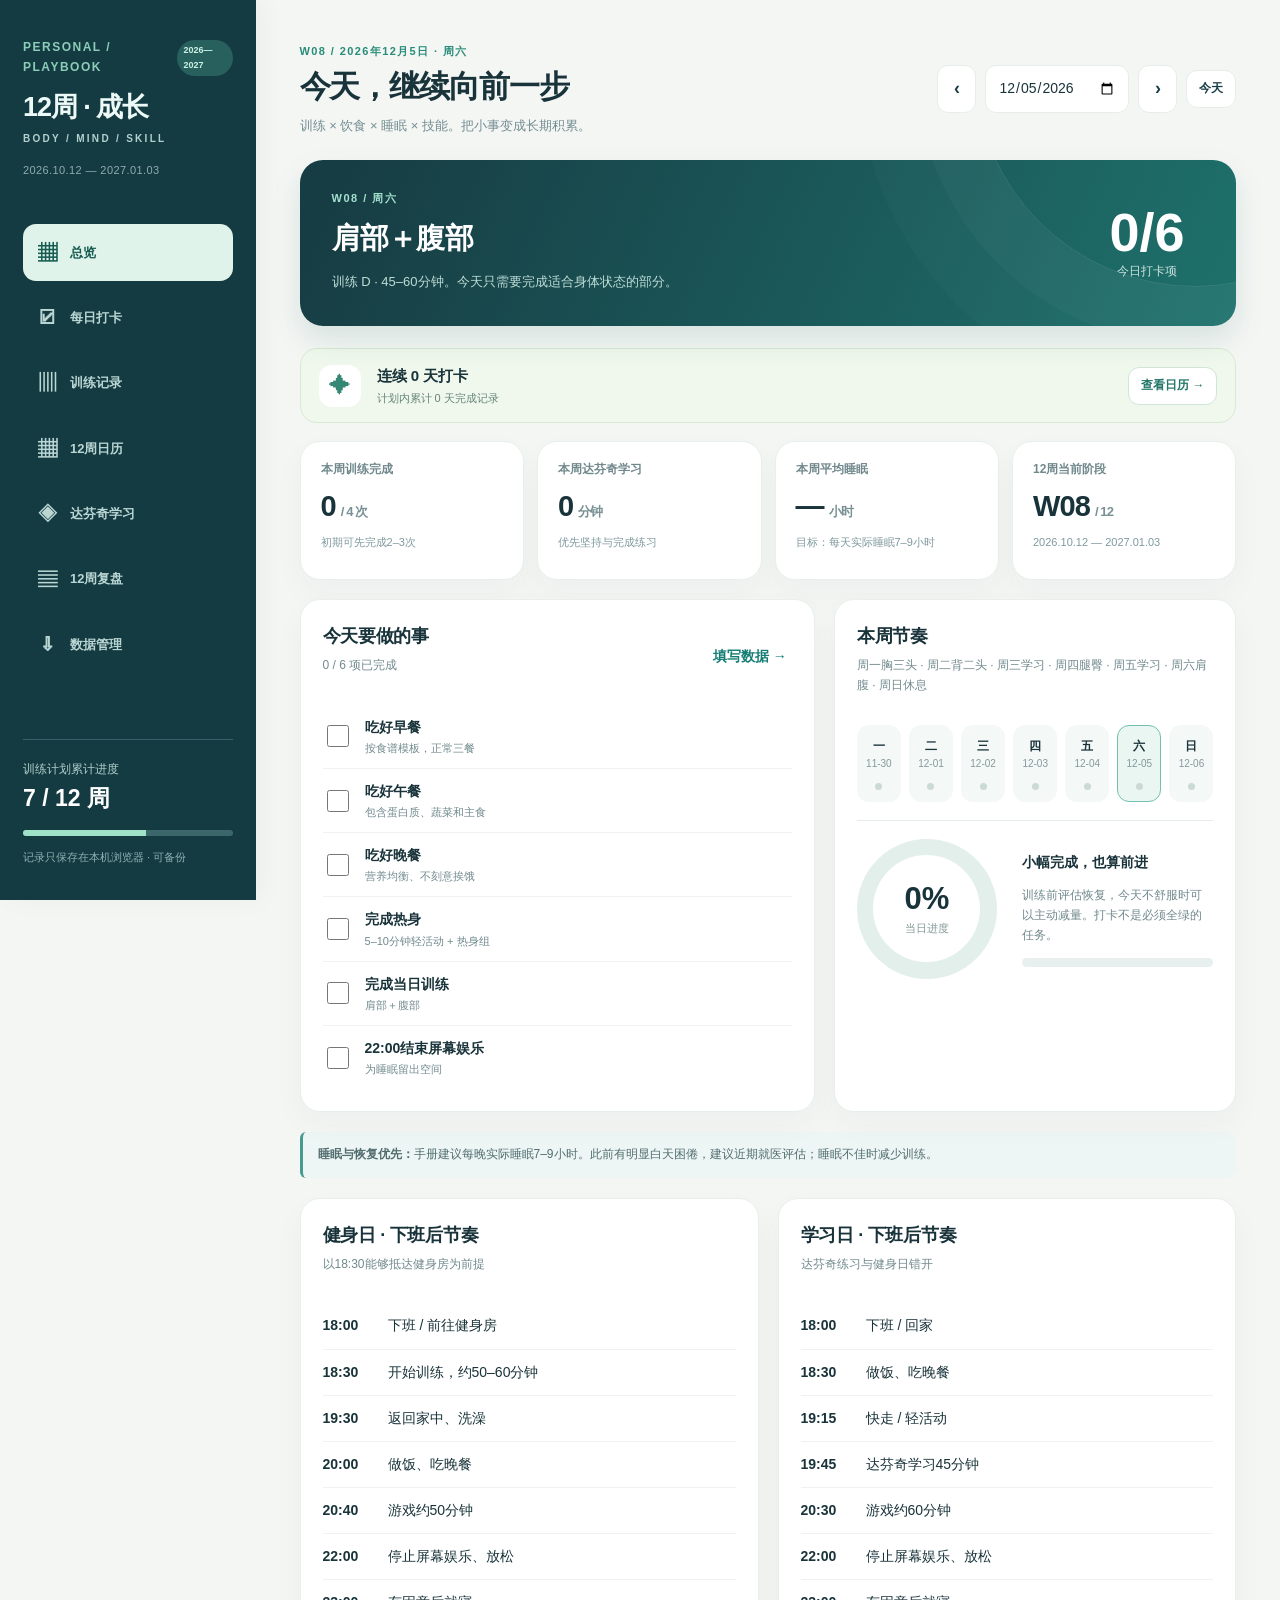
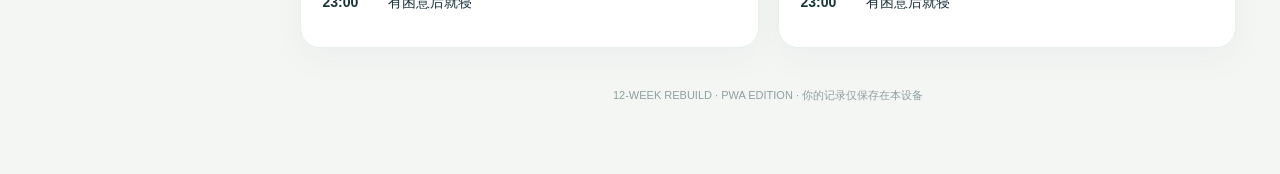
==== index.html @ 3978f75b "Add files via upload" ====
<!doctype html>
<html lang="zh-CN">
<head>
<meta charset="utf-8">
<meta name="viewport" content="width=device-width, initial-scale=1">
<meta name="color-scheme" content="light">
<meta name="theme-color" content="#123e43">
<title>12周成长 · 每天都有进步</title>
<meta name="description" content="12周四分化训练、睡眠、饮食与达芬奇学习。离线打卡，记录每一天的成长。">
<meta name="apple-mobile-web-app-capable" content="yes">
<meta name="apple-mobile-web-app-status-bar-style" content="default">
<meta name="apple-mobile-web-app-title" content="12周成长">
<meta name="mobile-web-app-capable" content="yes">
<link rel="manifest" href="./manifest.webmanifest">
<link rel="icon" type="image/png" sizes="192x192" href="./icons/icon-192.png">
<link rel="apple-touch-icon" href="./icons/apple-touch-icon.png">
<style>
:root{--bg:#f4f7f7;--surface:#fff;--ink:#18323a;--muted:#7b9196;--line:#e5eded;--teal:#217c78;--teal-2:#329f92;--deep:#153d45;--mint:#e6f4ef;--orange:#db9157;--soft:#f8faf9;--shadow:0 16px 50px rgba(15,56,60,.06);--r:19px}
*{box-sizing:border-box}html{scroll-behavior:smooth}body{margin:0;background:var(--bg);font-family:Inter,-apple-system,BlinkMacSystemFont,"Segoe UI","Microsoft YaHei","PingFang SC",sans-serif;color:var(--ink);font-size:14px;line-height:1.65}button,input,textarea,select{font:inherit}button{cursor:pointer}button:disabled{cursor:not-allowed;opacity:.5}input,textarea,select{outline:0}input:focus-visible,textarea:focus-visible,select:focus-visible,button:focus-visible{outline:3px solid #6fcbb7;outline-offset:2px}a{color:var(--teal)}
.shell{min-height:100vh;display:flex}.sidebar{width:256px;flex:none;background:var(--deep);color:#edf9f6;position:sticky;top:0;align-self:flex-start;min-height:100vh;padding:34px 23px;display:flex;flex-direction:column}.logo-top{font-size:12px;letter-spacing:3px;color:#89c9bd;font-weight:850}.brand{font-size:27px;letter-spacing:-.8px;font-weight:850;margin:7px 0 1px}.brand small{font-size:12px;letter-spacing:1px;font-weight:650;display:block;color:#b3d0ce;margin-top:-1px}.date-caption{font-size:11px;color:#91acae;margin:12px 0 38px;letter-spacing:.4px}.nav{display:grid;gap:8px}.nav-btn{display:flex;align-items:center;gap:12px;padding:13px 15px;color:#bad6d3;border:none;background:transparent;border-radius:13px;text-align:left;width:100%;font-weight:650;transition:.18s}.nav-btn:hover{background:#224d52;color:white}.nav-btn.active{background:#e1f3eb;color:#165951}.nav-icon{font-size:19px;display:inline-flex;justify-content:center;width:22px}.sidebar-bottom{margin-top:auto;border-top:1px solid #376168;padding-top:20px;color:#b3d0cc;font-size:12px}.sidebar-bottom strong{font-size:23px;color:#fff;display:block;font-variant-numeric:tabular-nums;margin-bottom:5px}.side-bar{height:6px;background:#3b676b;border-radius:20px;overflow:hidden;margin:12px 0}.side-bar div{height:100%;background:#9fe2c7;transition:width .25s}.sidebar-bottom .tiny{font-size:11px;color:#8fb1b2}
.main{min-width:0;flex:1;padding:34px clamp(24px,3.4vw,56px) 70px;max-width:1730px;margin:auto}.topline{display:flex;align-items:center;justify-content:space-between;gap:18px;margin-bottom:26px}.eyebrow{text-transform:uppercase;color:var(--teal);letter-spacing:2.2px;font-size:11px;font-weight:800}.topline h1{font-size:clamp(24px,2.4vw,35px);line-height:1.25;letter-spacing:-1px;margin:8px 0}.subhead{color:#748d92;margin:6px 0 0}.top-right{display:flex;align-items:center;gap:9px;flex-wrap:wrap}.date-field{padding:10px 12px;border:1px solid var(--line);border-radius:11px;background:#fff;color:var(--ink);max-width:160px}.arrow,.btn,.pill-btn{border:1px solid var(--line);background:white;color:var(--deep);border-radius:11px;padding:10px 14px;font-weight:700}.arrow{width:39px;padding:8px;font-size:18px}.btn:hover,.arrow:hover{border-color:#abd1c8}.btn-primary{background:var(--teal);color:white;border-color:var(--teal)}.btn-primary:hover{background:#176761;color:white}.btn-danger{color:#b74145;border-color:#f5d2d2}.btn-sm{padding:8px 12px;font-size:12px}.btn-ghost{background:transparent}
.panel{background:var(--surface);border-radius:var(--r);border:1px solid #edf1f1;box-shadow:var(--shadow)}.panel-inner{padding:24px}.hero{padding:30px 34px;border-radius:23px;background:linear-gradient(110deg,#153e45,#206765 77%,#287e76);color:white;position:relative;overflow:hidden;margin-bottom:22px}.hero:before{content:"";width:360px;height:360px;border:1px solid rgba(255,255,255,.11);border-radius:50%;position:absolute;right:-100px;top:-210px;box-shadow:0 0 0 58px rgba(255,255,255,.028),0 0 0 116px rgba(255,255,255,.02)}.hero-inner{position:relative;z-index:1;display:flex;justify-content:space-between;align-items:center;gap:22px}.hero h2{font-size:27px;letter-spacing:-.7px;margin:8px 0}.hero p{color:#beddd7;margin:5px 0;max-width:600px}.hero-tag{color:#a4e1cf;font-size:11px;font-weight:800;letter-spacing:2px}.hero-num{text-align:center;min-width:115px}.hero-num strong{font-size:54px;line-height:1;display:block}.hero-num span{font-size:12px;color:#cde5df}.metrics{display:grid;grid-template-columns:repeat(4,minmax(0,1fr));gap:16px;margin:0 0 22px}.metric{padding:20px 21px}.metric-label{font-size:12px;color:var(--muted);font-weight:700}.metric-value{font-weight:850;font-size:30px;letter-spacing:-.9px;line-height:1.35;margin:7px 0}.metric-value span{font-size:13px;color:#799194;margin-left:5px;font-weight:600}.metric-hint{font-size:11px;color:#7f999e}.section-grid{display:grid;grid-template-columns:minmax(0,1.28fr) minmax(290px,1fr);gap:19px}.section-grid.equal{grid-template-columns:1fr 1fr}.card-title{font-size:18px;font-weight:850;letter-spacing:-.3px;margin:0}.card-sub{font-size:12px;color:var(--muted);margin:4px 0 15px}.panel-heading{display:flex;align-items:center;justify-content:space-between;gap:14px;margin-bottom:14px}.pill{display:inline-flex;align-items:center;border-radius:99px;background:var(--mint);padding:4px 10px;color:#22776b;font-size:11px;font-weight:800}.pill.gray{background:#edf2f2;color:#667b7c}.pill.amber{background:#fff1de;color:#986134}.divider{height:1px;background:var(--line);margin:18px 0}.list-row{display:flex;align-items:center;gap:13px;padding:11px 0;border-bottom:1px solid #eff2f2}.list-row:last-child{border-bottom:0}.list-row .grow{flex:1;min-width:0}.row-name{font-weight:750}.row-hint{font-size:11px;color:var(--muted)}.check{width:22px;height:22px;accent-color:var(--teal);cursor:pointer;flex:none}.inline-link{background:transparent;border:0;color:var(--teal);padding:5px;font-weight:800}.week-strip{display:grid;grid-template-columns:repeat(7,1fr);gap:8px}.weekday{background:#f4f8f7;border:1px solid transparent;border-radius:12px;padding:11px 5px;text-align:center;min-width:0}.weekday.today{border-color:#75bfb0;background:#e9f6f1}.weekday b{display:block;font-size:12px}.weekday small{display:block;color:#85989b;font-size:10px}.weekday .dot{display:block;width:7px;height:7px;border-radius:50%;background:#cbd9d7;margin:10px auto 0}.weekday .dot.on{background:var(--teal)}.progress-track{height:9px;background:#e8f0ef;overflow:hidden;border-radius:18px}.progress-track>div{background:linear-gradient(90deg,#2a9385,#72b9a0);height:100%;border-radius:18px}.wide-space{margin-top:20px}.notice{padding:13px 15px;background:#edf6f5;border-left:3px solid #479b8e;border-radius:6px 11px 11px 6px;font-size:12px;color:#526d70}.notice.warning{background:#fff5ed;border-color:#e2a46a;color:#805f42}.small-muted{font-size:12px;color:var(--muted)}
.form-grid{display:grid;grid-template-columns:repeat(4,1fr);gap:12px}.form-group label{display:block;font-weight:730;font-size:12px;margin-bottom:7px;color:#536f73}.form-group input,.form-group textarea,.form-group select{width:100%;border-radius:11px;border:1px solid #dfebea;background:#fbfdfc;color:#18323a;padding:11px 12px}.form-group input:focus,.form-group textarea:focus,.form-group select:focus{border-color:#4fa698}.form-group textarea{resize:vertical;min-height:87px}.form-group .unit{position:relative}.form-group .unit:after{content:attr(data-unit);position:absolute;right:13px;top:50%;transform:translateY(-50%);color:#92a4a5;font-size:12px;pointer-events:none}.form-group .unit input{padding-right:40px}.form-group.wide{grid-column:span 2}.form-group.full{grid-column:1/-1}.check-grid{display:grid;grid-template-columns:1fr 1fr;gap:9px}.check-card{display:flex;align-items:center;gap:12px;border-radius:12px;border:1px solid var(--line);padding:12px 14px;cursor:pointer;background:#fbfdfc;min-height:54px}.check-card:has(input:checked){background:#ebf7f2;border-color:#c0dfd4}.check-card span{font-weight:700}.check-card small{display:block;font-size:11px;color:#80969a;font-weight:400}.select-form{display:flex;align-items:center;gap:10px}.select-form select{max-width:230px}.exercise-list{display:grid;gap:14px}.exercise{border:1px solid #e2ecea;border-radius:15px;overflow:hidden;background:#fff}.exercise-head{background:#f7faf9;display:flex;align-items:center;justify-content:space-between;gap:10px;padding:13px 17px}.exercise-title{font-size:14px;font-weight:800}.exercise-target{font-size:11px;color:#5f8585}.exercise-table{padding:12px 16px 15px}.sets-grid{display:grid;grid-template-columns:repeat(3,minmax(0,1fr));gap:10px}.set{border:1px solid #e5eeee;border-radius:11px;padding:8px 10px;background:#fff}.set.completed{border-color:#b4dfd0;background:#f0faf5}.set-head{display:flex;align-items:center;justify-content:space-between;font-size:11px;color:#688686;font-weight:800;margin-bottom:7px}.set-fields{display:grid;grid-template-columns:1fr 1fr;gap:7px}.set-fields label{color:#8aa0a0;font-size:10px}.set-fields input{width:100%;min-width:0;border:1px solid #e1eceb;border-radius:7px;padding:7px 8px;background:#fcfdfd;font-size:13px}.set-check{width:17px;height:17px;accent-color:var(--teal)}.exercise-footer{display:flex;align-items:center;gap:10px;margin-top:10px;font-size:12px;color:#678084}.exercise-footer input{width:60px;border:1px solid #e1eceb;border-radius:7px;padding:6px 7px}.two-form{display:grid;grid-template-columns:repeat(2,1fr);gap:14px}.status-line{font-size:12px;font-weight:800;color:var(--teal)}.workout-summary{padding:16px 20px;background:#edf6f3;border-radius:15px;margin:20px 0}.workout-summary b{color:#18484a}
.learning-feature{display:grid;grid-template-columns:85px 1fr;gap:18px;align-items:center;padding:19px;border-radius:15px;background:#ebf5f1}.learning-feature .week-tile{background:#1c6564;color:#fff;padding:18px 7px;border-radius:13px;text-align:center;font-size:26px;font-weight:850}.learning-feature .week-tile small{font-size:10px;display:block;color:#b9e1d4}.learn-list{display:grid;grid-template-columns:repeat(3,1fr);gap:12px}.learn-week{padding:17px;border:1px solid var(--line);border-radius:13px;background:#fff;min-height:130px;text-align:left;cursor:pointer}.learn-week:hover{border-color:#83c4b5}.learn-week.active{background:#eef8f3;border-color:#55aa94}.learn-week.done{border-color:#a0d6c6}.learn-week .wk{font-size:11px;font-weight:800;color:#168074}.learn-week h3{font-size:14px;line-height:1.4;margin:11px 0 6px}.learn-week p{font-size:11px;color:#7a9195;margin:0}.learn-icon{float:right;color:#2b8d7c}.goal-area{border:1px solid #daebe6;background:#f8fbf9;border-radius:13px;padding:17px;margin:15px 0}
.table-wrap{width:100%;overflow:auto;border-radius:14px;border:1px solid var(--line)}table{width:100%;border-collapse:collapse;min-width:650px;background:#fff}th{padding:13px 15px;text-align:left;background:#153f47;color:white;font-size:11px;white-space:nowrap}td{padding:13px 15px;border-bottom:1px solid var(--line);font-size:12px}tr:last-child td{border-bottom:0}tbody tr:nth-child(even){background:#f8fbfa}.chart{width:100%;height:210px;display:block}.legend{display:flex;align-items:center;gap:9px;color:#799091;font-size:11px}.legend:before{content:"";height:7px;width:7px;background:var(--teal);border-radius:99px}.backup-actions{display:flex;flex-wrap:wrap;gap:10px}.backup-card{padding:18px;border:1px solid #deebe8;border-radius:14px;background:#fbfdfc}.backup-card h3{font-size:14px;margin:0 0 5px}.backup-card p{color:#738d91;font-size:12px;margin:0 0 12px}.hintline{display:flex;gap:9px;align-items:flex-start;font-size:12px;color:#6d878a}.hintline:before{content:"i";flex:none;border:1px solid #9ebfb7;color:#277b70;font-weight:900;width:18px;height:18px;line-height:16px;text-align:center;border-radius:50%}.empty{padding:22px;color:#8ca0a2;text-align:center;border:1px dashed #d9e8e5;border-radius:13px}.donut{width:140px;height:140px;flex:none;border-radius:50%;display:grid;place-items:center;background:conic-gradient(#268e83 var(--p),#e3efeb 0)}.donut>div{width:107px;height:107px;border-radius:50%;background:#fff;display:flex;align-items:center;justify-content:center;flex-direction:column}.donut strong{font-size:31px;line-height:1.25}.donut small{color:#829798;font-size:11px}.score-box{display:flex;align-items:center;gap:25px}.score-box .score-details{flex:1}.toast{position:fixed;right:25px;bottom:25px;background:#173f45;color:#fff;border-radius:11px;padding:11px 17px;font-size:12px;box-shadow:0 8px 27px #163f4538;z-index:80;opacity:0;transform:translateY(12px);pointer-events:none;transition:.2s}.toast.show{opacity:1;transform:translateY(0)}.footer{text-align:center;color:#8ba0a1;font-size:11px;margin:38px 0 0}.hide{display:none!important}
@media(max-width:1100px){.sidebar{width:220px;padding:30px 15px}.main{padding:28px 22px 50px}.metrics{grid-template-columns:repeat(2,1fr)}.section-grid{grid-template-columns:1fr}.section-grid.equal{grid-template-columns:1fr 1fr}}
@media(max-width:720px){.shell{display:block}.sidebar{position:relative;width:100%;min-height:0;padding:18px 17px 12px}.brand{font-size:22px;margin:0}.logo-top,.date-caption,.sidebar-bottom{display:none}.nav{display:flex;overflow-x:auto;gap:5px;margin-top:11px;padding-bottom:3px}.nav-btn{flex:none;width:auto;font-size:12px;padding:9px 11px;gap:4px}.nav-icon{font-size:14px;width:15px}.main{padding:21px 14px 35px}.topline{display:block}.top-right{margin-top:14px}.topline h1{font-size:27px}.hero{padding:20px 19px}.hero h2{font-size:21px}.hero-inner{align-items:flex-start}.hero-num strong{font-size:39px}.hero-num{min-width:55px}.metrics{gap:9px}.metric{padding:15px}.metric-value{font-size:25px}.panel-inner{padding:17px}.section-grid.equal{grid-template-columns:1fr}.form-grid{grid-template-columns:1fr 1fr}.check-grid{grid-template-columns:1fr}.sets-grid{grid-template-columns:1fr}.learn-list{grid-template-columns:1fr 1fr}.score-box{gap:13px}.donut{width:107px;height:107px}.donut>div{width:83px;height:83px}.donut strong{font-size:24px}.week-strip{gap:3px}.weekday{padding:8px 2px}.weekday b{font-size:10px}.weekday small{font-size:9px}.small-hide{display:none}.select-form{flex-wrap:wrap}}
@media(max-width:390px){.metrics{grid-template-columns:1fr 1fr}.form-grid{grid-template-columns:1fr 1fr}.form-group.wide{grid-column:1/-1}.learn-list{grid-template-columns:1fr}}
@media print{.sidebar,.top-right,.no-print,.toast{display:none!important}.main{max-width:none;padding:5px}.panel,.metric{box-shadow:none;break-inside:avoid}.hero{color:black;background:white;border:1px solid #ddd}.hero p{color:#444}}
</style>
<link rel="stylesheet" href="./styles.css">
</head>
<body>
<div class="shell">
<aside class="sidebar">
  <div class="logo-top">PERSONAL / PLAYBOOK <span class="mini-chip">2026—2027</span></div>
  <div class="brand">12周 · 成长<small>BODY / MIND / SKILL</small></div>
  <div class="date-caption">2026.10.12 — 2027.01.03</div>
  <nav class="nav" id="nav">
    <button class="nav-btn active" data-view="overview"><span class="nav-icon">▦</span> 总览</button>
    <button class="nav-btn" data-view="daily"><span class="nav-icon">☑</span> 每日打卡</button>
    <button class="nav-btn" data-view="training"><span class="nav-icon">▥</span> 训练记录</button>
    <button class="nav-btn" data-view="calendar"><span class="nav-icon">▦</span> 12周日历</button>
    <button class="nav-btn" data-view="learning"><span class="nav-icon">◈</span> 达芬奇学习</button>
    <button class="nav-btn" data-view="weekly"><span class="nav-icon">▤</span> 12周复盘</button>
    <button class="nav-btn" data-view="data"><span class="nav-icon">⇩</span> 数据管理</button>
  </nav>
  <div class="sidebar-bottom"><div>训练计划累计进度</div><strong id="side-progress">0 / 12 周</strong><div class="side-bar"><div id="side-bar" style="width:0"></div></div><div class="tiny">记录只保存在本机浏览器 · 可备份</div></div>
</aside>
<main class="main">
  <header class="topline"><div><div class="eyebrow" id="eyebrow">PERSONAL DASHBOARD</div><h1 id="page-title">今天，继续向前一步</h1><p class="subhead" id="page-desc">不追求完美，保持稳定，保护睡眠。</p></div><div class="top-right no-print"><button class="arrow" id="prev-day" title="前一天">‹</button><input class="date-field" id="pick-day" type="date" aria-label="选择记录日期"><button class="arrow" id="next-day" title="后一天">›</button><button class="btn btn-sm" id="today-btn">今天</button></div></header>
  <div id="content"></div><p class="footer">12-WEEK REBUILD · PWA EDITION · 你的记录仅保存在本设备</p>
</main></div>
<nav class="bottom-nav" aria-label="手机底部导航">
<button class="dock-btn active" data-view="overview"><span class="dock-icon">⌂</span><span>首页</span></button>
<button class="dock-btn" data-view="daily"><span class="dock-icon">☑</span><span>打卡</span></button>
<button class="dock-btn" data-view="training"><span class="dock-icon">▥</span><span>训练</span></button>
<button class="dock-btn" data-view="calendar"><span class="dock-icon">▦</span><span>日历</span></button>
<button class="dock-btn" data-view="more"><span class="dock-icon">•••</span><span>更多</span></button>
</nav><div class="toast" id="toast" role="status" aria-live="polite">已保存</div><input id="import-file" type="file" accept="application/json,.json" class="hide">
<script>
(() => {'use strict';
const STORE='rebuild12w-local-v1', START='2026-10-12', END='2027-01-03';
const DAYS=['周日','周一','周二','周三','周四','周五','周六'];
const SCHEDULE={0:{title:'休息 · 备餐',type:'rest',hint:'每周复盘、采购和提前备料'},1:{title:'胸部＋肱三头肌',type:'A',hint:'训练 A · 50–60分钟'},2:{title:'背部＋肱二头肌',type:'B',hint:'训练 B · 50–60分钟'},3:{title:'恢复＋达芬奇',type:'study',hint:'轻活动 · 学习30–45分钟'},4:{title:'腿部＋臀部',type:'C',hint:'训练 C · 55–65分钟'},5:{title:'恢复＋达芬奇',type:'study',hint:'轻活动 · 学习30–45分钟'},6:{title:'肩部＋腹部',type:'D',hint:'训练 D · 45–60分钟'}};
const EX={A:{name:'胸＋三头',time:'50–60分钟',tip:'胸部主动发力；缓慢控制重量下降，不靠弹震借力。',items:[['flat','平板哑铃卧推',3,'8–12'],['incline','上斜哑铃卧推',3,'8–12'],['fly','绳索夹胸',2,'12–15'],['push','绳索下压',3,'10–15'],['over','绳索过顶臂屈伸',2,'10–15']]},B:{name:'背＋二头',time:'50–60分钟',tip:'避免用躯干猛甩重量；先稳定身体，再进行拉的动作。',items:[['pulldown','高位下拉',3,'8–12'],['row','胸托划船',3,'8–12'],['cable','单臂绳索划船',2,'10–12'],['rear','反向蝴蝶机飞鸟',2,'12–15'],['curl','哑铃弯举',3,'10–12'],['hammer','锤式弯举',2,'10–15']]},C:{name:'腿＋臀',time:'55–65分钟',tip:'深蹲与髋铰链保持脊柱稳定；必要时减少分腿蹲或臀推组数。',items:[['squat','史密斯深蹲 / 腿举',3,'8–12'],['rdl','罗马尼亚硬拉',3,'8–10'],['split','保加利亚分腿蹲',2,'每侧8–10'],['legcurl','坐姿腿弯举',3,'10–15'],['hip','臀推',2,'10–12'],['calf','站姿提踵',3,'12–15']]},D:{name:'肩＋腹',time:'45–60分钟',tip:'侧平举避免大幅借力；核心训练以稳定控制为主。',items:[['press','坐姿哑铃肩推',3,'8–12'],['lateral','哑铃侧平举',3,'12–15'],['latcable','绳索侧平举',2,'12–15'],['rear2','反向蝴蝶机飞鸟',2,'12–15'],['abs','绳索卷腹',3,'12–15'],['plank','平板支撑',2,'30–45秒']]}};
const LEARN=[['界面 / 导入 / 媒体整理','完成15秒剪辑'],['剪切 / 修剪 / 时间线','完成30秒镜头组合'],['剪辑节奏 / 动作衔接','制作30–60秒剧情片段'],['Fairlight对白与音效','完成带声音的片段'],['曝光 / 色温 / 对比度','制作基础调色前后对比'],['节点与镜头色彩匹配','统一一组镜头风格'],['人声清理 / 声音平衡','完成对话音效设计'],['Fusion遮罩 / 跟踪','完成一个简单合成镜头'],['多镜头场景剪辑','制作1分钟连贯场景'],['帧率 / 编码 / 横竖版导出','输出16:9与9:16双版本'],['综合项目初剪与调色','完成60–90秒短片初版'],['精修 / 审片 / 成片交付','交付成片与工作流文档']];
const TODAY=ymd(new Date()); let selected=TODAY, view='overview', learningWeek=1;let data=load(); let toastTimer;
let db=null, persistQueue=Promise.resolve(), saveRequested=false;
const DB_NAME='rebuild12w-pwa-db', DB_STORE='records';
function openDatabase(){return new Promise((resolve,reject)=>{if(!('indexedDB' in window)){resolve(null);return}const req=indexedDB.open(DB_NAME,1);req.onupgradeneeded=()=>{const d=req.result;if(!d.objectStoreNames.contains(DB_STORE))d.createObjectStore(DB_STORE)};req.onsuccess=()=>resolve(req.result);req.onerror=()=>reject(req.error)});}
function readIndexedDB(){return new Promise((resolve,reject)=>{const req=db.transaction(DB_STORE,'readonly').objectStore(DB_STORE).get('main');req.onsuccess=()=>resolve(req.result);req.onerror=()=>reject(req.error)});}
function writeIndexedDB(obj){return new Promise((resolve,reject)=>{const tx=db.transaction(DB_STORE,'readwrite');tx.objectStore(DB_STORE).put(obj,'main');tx.oncomplete=()=>resolve();tx.onerror=()=>reject(tx.error);tx.onabort=()=>reject(tx.error)});}
async function initStorage(){try{db=await openDatabase();if(db){const saved=await readIndexedDB();if(saved&&saved.version===1&&saved.days&&saved.workouts&&saved.learn&&saved.review){const local=load();const localHasData=Object.keys(local.days||{}).length+Object.keys(local.workouts||{}).length+Object.keys(local.learn||{}).length+Object.keys(local.review||{}).length>0;
const indexedHasData=Object.keys(saved.days||{}).length+Object.keys(saved.workouts||{}).length+Object.keys(saved.learn||{}).length+Object.keys(saved.review||{}).length>0;
if(!indexedHasData&&localHasData){data=local;await writeIndexedDB(data)}else{data=saved;try{localStorage.setItem(STORE,JSON.stringify(data))}catch(e){}}}
else{await writeIndexedDB(data)}render();}}catch(e){db=null;console.warn('IndexedDB unavailable; falling back to localStorage',e)} }
function hasDayEntry(s){const d=day(s);return Object.entries(d).some(([k,v])=>!['note','nextAction'].includes(k)&&v!==''&&v!==false&&v!=null)||Boolean(d.note)||Boolean(d.nextAction)||Boolean(workout(s).completed)||Boolean(workout(s).exercises&&Object.keys(workout(s).exercises).length);}
function dayFinished(s){return day(s).dailyMarked===true}
function streakInfo(){const edge=TODAY>END?END:TODAY<START?START:TODAY;let d=edge;if(!dayFinished(d)&&daysBetween(d,START)>0)d=add(d,-1);let streak=0;while(d>=START&&dayFinished(d)){streak++;d=add(d,-1)}const completed=Array.from({length:84},(_,i)=>add(START,i)).filter(dayFinished).length;return {streak,completed}}
function setCompletedDay(s,val){data.days[s]={...day(s),dailyMarked:val};save();render()}

function parse(s){let [y,m,d]=s.split('-').map(Number);return new Date(y,m-1,d,12)}
function ymd(d){return [d.getFullYear(),String(d.getMonth()+1).padStart(2,'0'),String(d.getDate()).padStart(2,'0')].join('-')}
function add(s,n){const d=parse(s);d.setDate(d.getDate()+n);return ymd(d)}
function daysBetween(a,b){return Math.round((parse(a)-parse(b))/86400000)}
function getWeek(s){const x=Math.floor(daysBetween(s,START)/7)+1;return x>=1&&x<=12?x:0}
function weekAt(w){return add(START,(w-1)*7)}
function weekDays(w){return Array.from({length:7},(_,i)=>add(weekAt(w),i))}
function weekNumLabel(w){return w?'W'+String(w).padStart(2,'0'):'计划外'}
function fmt(s){const d=parse(s);return `${d.getFullYear()}年${d.getMonth()+1}月${d.getDate()}日 · ${DAYS[d.getDay()]}`}
function safe(v){return String(v??'').replace(/[&<>"']/g,c=>({'&':'&amp;','<':'&lt;','>':'&gt;','"':'&quot;',"'":'&#39;'}[c]))}
function clamp(n,l,h){return Math.max(l,Math.min(h,n))}
function load(){try{const v=JSON.parse(localStorage.getItem(STORE));if(v&&v.version===1&&typeof v.days==='object'&&typeof v.workouts==='object')return v;}catch(e){}return {version:1,days:{},workouts:{},review:{},learn:{}}}
function save(){const snapshot=JSON.parse(JSON.stringify(data));let localOk=false;try{localStorage.setItem(STORE,JSON.stringify(snapshot));localOk=true}catch(e){}if(db){persistQueue=persistQueue.catch(()=>{}).then(()=>writeIndexedDB(snapshot)).then(()=>{toast('已自动保存')}).catch(e=>{console.warn('IndexedDB save failed',e);if(!localOk)toast('保存失败：请检查浏览器存储权限')});}else{toast(localOk?'已自动保存':'保存失败：请检查浏览器存储权限')}}
function toast(txt){const el=document.getElementById('toast');el.textContent=txt;el.classList.add('show');clearTimeout(toastTimer);toastTimer=setTimeout(()=>el.classList.remove('show'),1900)}
function day(s=selected){return data.days[s]||{}}
function workout(s=selected){return data.workouts[s]||{}}
function learn(w){return data.learn[w]||{}}
function inRange(s){return s>=START&&s<=END}
function todaySchedule(s=selected){return SCHEDULE[parse(s).getDay()]}
function n(v){const a=Number(v);return v!==''&&v!=null&&Number.isFinite(a)?a:null}
function average(xs){return xs.length?xs.reduce((a,b)=>a+b,0)/xs.length:null}
function printVal(v,d=1){return v==null?'—':Number(v).toFixed(d)}
function round(v,d=1){return Math.round(v*10**d)/10**d}
function timesCompleted(w){return weekDays(w).filter(s=>workout(s).completed===true).length}
function studyMinutes(w){return weekDays(w).reduce((x,s)=>x+(n(day(s).studyMinutes)||0),0)}
function weekVal(w,k){return average(weekDays(w).map(s=>n(day(s)[k])).filter(x=>x!==null))}
function weekLastWaist(w){const a=weekDays(w).map(s=>n(day(s).waist)).filter(v=>v!==null);return a.length?a[a.length-1]:null}
function dayTasks(s=selected){const sc=todaySchedule(s);const base=[['breakfast','吃好早餐','按食谱模板，正常三餐'],['lunch','吃好午餐','包含蛋白质、蔬菜和主食'],['dinner','吃好晚餐','营养均衡、不刻意挨饿'],['screenOff','22:00结束屏幕娱乐','为睡眠留出空间']];if('ABCD'.includes(sc.type))return [...base.slice(0,3),['warmup','完成热身','5–10分钟轻活动 + 热身组'],['training','完成当日训练',sc.title],...base.slice(3)];if(sc.type==='study')return [...base.slice(0,3),['walk','完成轻活动','快走或放松活动'],['fiveMin','完成5分钟启动','达芬奇学习先迈出第一步'],['study','完成当日学习','建议30–45分钟'],...base.slice(3)];return [...base.slice(0,3),['review','完成周复盘','观察一周趋势'],['prep','采购或准备食材','给下周留下余地'],...base.slice(3)];}
function taskDone(s,key){if(key==='training')return workout(s).completed===true; if(key==='study')return !!day(s).study;return !!day(s)[key]}
function weekDayCount(s){return dayTasks(s).filter(([k])=>taskDone(s,k)).length}
function setTask(s,key,val){if(key==='training'){data.workouts[s]={...workout(s),type:workout(s).type||todaySchedule(s).type,completed:val};}else{data.days[s]={...day(s),[key]:val};}save();render()}
function setDay(s,key,val){data.days[s]={...day(s),[key]:val};save()}
function caption(t){return `<span class="pill">${safe(t)}</span>`}
function panel(title,sub,body,extra=''){return `<section class="panel"><div class="panel-inner"><div class="panel-heading"><div><h2 class="card-title">${title}</h2>${sub?`<p class="card-sub">${sub}</p>`:''}</div>${extra}</div>${body}</div></section>`}
function progress(p){return `<div class="progress-track"><div style="width:${clamp(p,0,100)}%"></div></div>`}
function renderHead(){document.getElementById('pick-day').value=selected;const titles={overview:'今天，继续向前一步',daily:'每日打卡',training:'力量训练日志',calendar:'12周成长日历',learning:'DaVinci 学习路径',weekly:'12周数据与复盘',data:'本地数据管理',more:'个人成长中心'};const desc={overview:'训练 × 饮食 × 睡眠 × 技能。把小事变成长期积累。',daily:'记录真实状态，不用单日好坏评价自己。',training:'记录每组重量、次数和余力，持续渐进。',learning:'每周一个明确技能与交付物。',weekly:'看周均体重、腰围、力量和睡眠趋势。',data:'数据只保存在当前设备，可随时导出备份。',calendar:'点选任何一天，查看或修改当日记录。',more:'学习计划、成长复盘、数据安全与应用安装。'};document.getElementById('page-title').textContent=titles[view];document.getElementById('page-desc').textContent=desc[view];document.getElementById('eyebrow').textContent=(getWeek(selected)?weekNumLabel(getWeek(selected))+' / ':'')+fmt(selected);document.querySelectorAll('.nav-btn,.dock-btn').forEach(el=>{const active=el.dataset.view===view||(el.dataset.view==='more'&&['more','learning','weekly','data'].includes(view));el.classList.toggle('active',active);el.setAttribute('aria-current',active?'page':'false')});const elapsed=clamp(Math.floor(daysBetween(TODAY,START)/7),0,12);document.getElementById('side-progress').textContent=`${elapsed} / 12 周`;document.getElementById('side-bar').style.width=(elapsed/12*100)+'%';}
function render(){renderHead();const content=document.getElementById('content');const h={overview:renderOverview,daily:renderDaily,training:renderTraining,calendar:renderCalendar,learning:renderLearning,weekly:renderWeekly,data:renderData,more:renderMore};content.innerHTML=h[view]();}
function renderOverview(){const w=getWeek(selected),showw=w||clamp(getWeek(TODAY),1,12),sc=todaySchedule();const done=weekDayCount(selected),total=dayTasks().length;const sleep=weekVal(showw,'sleep'),strength=timesCompleted(showw),mins=studyMinutes(showw);let hero=`<section class="hero"><div class="hero-inner"><div><div class="hero-tag">${weekNumLabel(w)} / ${safe(DAYS[parse(selected).getDay()])}</div><h2>${safe(sc.title)}</h2><p>${safe(sc.hint)}。${w===0?'当前日期不在12周计划范围内，但仍可以记录。':'今天只需要完成适合身体状态的部分。'}</p></div><div class="hero-num"><strong>${done}/${total}</strong><span>今日打卡项</span></div></div></section>`;
const streakStat=streakInfo();const m=`<div class="metrics"><div class="panel metric"><div class="metric-label">本周训练完成</div><div class="metric-value">${strength}<span>/ 4 次</span></div><div class="metric-hint">初期可先完成2–3次</div></div><div class="panel metric"><div class="metric-label">本周达芬奇学习</div><div class="metric-value">${mins}<span>分钟</span></div><div class="metric-hint">优先坚持与完成练习</div></div><div class="panel metric"><div class="metric-label">本周平均睡眠</div><div class="metric-value">${printVal(sleep)}<span>小时</span></div><div class="metric-hint">目标：每天实际睡眠7–9小时</div></div><div class="panel metric"><div class="metric-label">12周当前阶段</div><div class="metric-value">${w?`W${String(w).padStart(2,'0')}`:'—'}<span>/ 12</span></div><div class="metric-hint">2026.10.12 — 2027.01.03</div></div></div>`;
const items=dayTasks().map(([k,title,hint])=>`<label class="list-row"><input class="check" type="checkbox" data-task="${k}" ${taskDone(selected,k)?'checked':''}><div class="grow"><div class="row-name">${safe(title)}</div><div class="row-hint">${safe(hint)}</div></div></label>`).join('');
const quick=panel('今天要做的事',`${done} / ${total} 项已完成`,items,`<button class="inline-link" data-goto="daily">填写数据 →</button>`);
const streak=weekDays(showw).map(s=>{const i=dayTasks(s).length,j=weekDayCount(s);return `<div class="weekday ${s===selected?'today':''}" title="${safe(s)}" data-go-date="${s}" style="cursor:pointer"><b>${DAYS[parse(s).getDay()].slice(1)}</b><small>${s.slice(5)}</small><span class="dot ${j>0?'on':''}"></span></div>`}).join('');
const weekC=panel('本周节奏','周一胸三头 · 周二背二头 · 周三学习 · 周四腿臀 · 周五学习 · 周六肩腹 · 周日休息',`<div class="week-strip">${streak}</div><div class="divider"></div><div class="score-box"><div class="donut" style="--p:${done/total*100}%"><div><strong>${Math.round(done/total*100)}%</strong><small>当日进度</small></div></div><div class="score-details"><b>小幅完成，也算前进</b><p class="small-muted">训练前评估恢复，今天不舒服时可以主动减量。打卡不是必须全绿的任务。</p>${progress(done/total*100)}</div></div>`);
let advice=`<div class="notice ${sleep!=null&&sleep<6.5?'warning':''}"><strong>睡眠与恢复优先：</strong>${sleep!=null&&sleep<6.5?'本周已记录的平均睡眠偏短；优先减少训练负荷，不建议练到力竭。':'手册建议每晚实际睡眠7–9小时。此前有明显白天困倦，建议近期就医评估；睡眠不佳时减少训练。'}</div>`;
const timetable=`<div class="section-grid equal wide-space">${panel('健身日 · 下班后节奏','以18:30能够抵达健身房为前提',`<div class="list-row"><b style="width:52px">18:00</b><div class="grow">下班 / 前往健身房</div></div><div class="list-row"><b style="width:52px">18:30</b><div class="grow">开始训练，约50–60分钟</div></div><div class="list-row"><b style="width:52px">19:30</b><div class="grow">返回家中、洗澡</div></div><div class="list-row"><b style="width:52px">20:00</b><div class="grow">做饭、吃晚餐</div></div><div class="list-row"><b style="width:52px">20:40</b><div class="grow">游戏约50分钟</div></div><div class="list-row"><b style="width:52px">22:00</b><div class="grow">停止屏幕娱乐、放松</div></div><div class="list-row"><b style="width:52px">23:00</b><div class="grow">有困意后就寝</div></div>`) }${panel('学习日 · 下班后节奏','达芬奇练习与健身日错开',`<div class="list-row"><b style="width:52px">18:00</b><div class="grow">下班 / 回家</div></div><div class="list-row"><b style="width:52px">18:30</b><div class="grow">做饭、吃晚餐</div></div><div class="list-row"><b style="width:52px">19:15</b><div class="grow">快走 / 轻活动</div></div><div class="list-row"><b style="width:52px">19:45</b><div class="grow">达芬奇学习45分钟</div></div><div class="list-row"><b style="width:52px">20:30</b><div class="grow">游戏约60分钟</div></div><div class="list-row"><b style="width:52px">22:00</b><div class="grow">停止屏幕娱乐、放松</div></div><div class="list-row"><b style="width:52px">23:00</b><div class="grow">有困意后就寝</div></div>`)}</div>`;
return hero+`<div class="streak-bar"><span class="streak-emoji">✦</span><div><b>连续 ${streakStat.streak} 天打卡</b><small>计划内累计 ${streakStat.completed} 天完成记录</small></div><button class="btn btn-sm streak-link" data-goto="calendar">查看日历 →</button></div>`+m+`<div class="section-grid">${quick}${weekC}</div><div class="wide-space">${advice}</div>`+timetable; }
function renderDaily(){const d=day();const w=getWeek(selected);const sc=todaySchedule();const tasks=dayTasks().map(([k,t,h])=>`<label class="check-card"><input class="check" data-task="${k}" type="checkbox" ${taskDone(selected,k)?'checked':''}><div><span>${safe(t)}</span><small>${safe(h)}</small></div></label>`).join('');return `<div class="hero"><div class="hero-inner"><div><div class="hero-tag">DAILY CHECK-IN / ${weekNumLabel(w)}</div><h2>${safe(sc.title)}</h2><p>${safe(fmt(selected))} · ${safe(sc.hint)}</p></div><div class="hero-num"><strong>${weekDayCount(selected)}</strong><span>已完成事项</span></div></div></div>
<div class="day-finish ${dayFinished(selected)?'is-done':''}"><div><div class="finish-label">${dayFinished(selected)?'今日已完成打卡':'完成今天的打卡'}</div><p>${dayFinished(selected)?'这一天已计入连续打卡天数，随时可以继续修改数据。':'完成后点击确认。仅此操作会计入连续完成天数。'}</p></div><button class="btn ${dayFinished(selected)?'':'btn-primary'}" data-mark-day="${selected}">${dayFinished(selected)?'✓ 已完成 · 点击撤销':'✓ 完成今日打卡'}</button></div>
 <div class="section-grid"><div>${panel('身体指标与营养' ,'早晨体重每周约3次；腰围每周1次。',`<div class="form-grid"><div class="form-group"><label>昨晚实际睡眠</label><div class="unit" data-unit="h"><input data-day-field="sleep" type="number" min="0" max="24" step="0.1" placeholder="7.5" value="${safe(d.sleep)}"></div></div><div class="form-group"><label>体重</label><div class="unit" data-unit="kg"><input data-day-field="weight" type="number" min="20" max="300" step="0.1" placeholder="68.0" value="${safe(d.weight)}"></div></div><div class="form-group"><label>腰围</label><div class="unit" data-unit="cm"><input data-day-field="waist" type="number" min="30" max="200" step="0.1" placeholder="每周记录" value="${safe(d.waist)}"></div></div><div class="form-group"><label>蛋白质摄入</label><div class="unit" data-unit="g"><input data-day-field="protein" type="number" min="0" max="350" step="1" placeholder="105–125" value="${safe(d.protein)}"></div></div><div class="form-group"><label>今日精神状态（1–5）</label><select data-day-field="energy"><option value="">请选择</option>${[1,2,3,4,5].map(i=>`<option value="${i}" ${String(d.energy)===String(i)?'selected':''}>${i} / 5</option>`).join('')}</select></div><div class="form-group"><label>今天的学习分钟数</label><div class="unit" data-unit="min"><input data-day-field="studyMinutes" type="number" min="0" max="600" step="5" placeholder="0" value="${safe(d.studyMinutes)}"></div></div><div class="form-group full"><label>今天的记录 / 感受 / 训练或生活调整</label><textarea data-day-field="note" placeholder="比如：今天睡眠不好，减少训练；坚持做饭；修完一个镜头……">${safe(d.note)}</textarea></div></div><div class="notice wide-space">蛋白质参考 105–125g/天；如果睡眠、实际摄入和恢复不稳定，先记录，不必立即制造热量缺口。</div>`)}</div><div>${panel('今日打卡清单',`${weekDayCount(selected)} / ${dayTasks().length} 已完成`, `<div class="check-grid">${tasks}</div><div class="divider"></div><div class="form-group"><label>明天打开软件后，第一步做什么？</label><textarea data-day-field="nextAction" placeholder="写一个明确到可以5分钟开始的动作，例如：打开达芬奇项目，剪第1镜。">${safe(d.nextAction)}</textarea></div>`)}</div></div>
<div class="section-grid equal wide-space">${panel('三餐参考','按手册记录，不要求精确称量',`<div class="list-row"><div class="grow"><b>早餐</b><div class="row-hint">燕麦50–60g + 鸡蛋1–2个 + 蓝莓/桑葚 + 牛奶/酸奶</div></div></div><div class="list-row"><div class="grow"><b>午餐</b><div class="row-hint">彩椒鸡胸肉150–180g（生重）+ 米饭 + 多种蔬菜</div></div></div><div class="list-row"><div class="grow"><b>晚餐</b><div class="row-hint">鱼/鸡肉/瘦肉/豆腐 + 蔬菜 + 适量米饭或土豆</div></div></div><div class="list-row"><div class="grow"><b>按需加餐</b><div class="row-hint">香蕉、牛奶、无糖酸奶、少量坚果</div></div></div>`) }${panel('晚间睡眠优先','健身日与学习日适当错峰',`<div class="list-row"><b style="width:52px">21:30</b><div class="grow">游戏结束提醒 / 收拾准备</div></div><div class="list-row"><b style="width:52px">22:00</b><div class="grow">停止屏幕娱乐、放松</div></div><div class="list-row"><b style="width:52px">22:20</b><div class="grow">洗漱与睡前放松</div></div><div class="list-row"><b style="width:52px">23:00</b><div class="grow">有困意后就寝</div></div><p class="small-muted">不为了补打卡而熬夜，晚餐或通勤超时先减少娱乐。</p>`)}</div>`;}
function plannedSets(week,standard){if(week<=2&&week>0)return Math.min(2,standard);if(week<=4&&week>0)return Math.min(2,standard);return standard}
function renderTraining(){const w=getWeek(selected),sch=todaySchedule();const wo=workout();const type='ABCD'.includes(wo.type)?wo.type:('ABCD'.includes(sch.type)?sch.type:'A'),x=EX[type];const exp=x.items.map(([id,name,sets,reps],i)=>{const info=(wo.exercises||{})[id]||{sets:[]};const setCount=plannedSets(w,sets);const arr=Array.from({length:setCount},(_,j)=>{const entry=info.sets?.[j]||{};return `<div class="set ${entry.done?'completed':''}"><div class="set-head"><span>第 ${j+1} 组</span><label title="这组已经完成"><input type="checkbox" class="set-check" data-set-done="${id}:${j}" ${entry.done?'checked':''}></label></div><div class="set-fields"><label>重量 kg<input data-set="${id}:${j}:weight" type="number" min="0" max="999" step="0.5" placeholder="kg" value="${safe(entry.weight)}"></label><label>${id==='plank'?'秒 / 组':'次数 / 组'}<input data-set="${id}:${j}:reps" type="number" min="0" max="999" step="1" placeholder="${id==='plank'?'秒':'次'}" value="${safe(entry.reps)}"></label></div></div>`}).join('');return `<section class="exercise"><div class="exercise-head"><div><div class="exercise-title">${String(i+1).padStart(2,'0')} · ${safe(name)}</div><div class="exercise-target">目标 ${sets} 组 × ${safe(reps)} ${w&&w<5?'· 适应期缩减组数':''}</div></div><span class="pill gray">${setCount} 组</span></div><div class="exercise-table"><div class="sets-grid">${arr}</div><div class="exercise-footer"><label>自觉余力 RIR <input data-rir="${id}" type="number" min="0" max="10" step="1" placeholder="2–3" value="${safe(info.rir)}"></label><span>一般保留约2–3次余力</span></div></div></section>`;}).join('');const stage=w<=2&&w>0?'适应期：每个动作先1–2组；本页面显示最多2组。':w<=4&&w>0?'建立期：每个动作约2组，逐步靠近每周4练。':w<=8&&w>0?'进阶期：每动作2–3组；根据实际恢复决定是否做满。':'巩固期：按目标组数进行，疲劳明显可减量。';const recDone=x.items.flatMap(a=>(wo.exercises?.[a[0]]?.sets||[])).filter(s=>s.done).length;return `<div class="hero"><div class="hero-inner"><div><div class="hero-tag">WORKOUT LOG / ${weekNumLabel(w)}</div><h2>训练 ${type} · ${safe(x.name)}</h2><p>${safe(x.tip)} · 约${x.time}</p></div><div class="hero-num"><strong>${recDone}</strong><span>已记录完成组数</span></div></div></div>
${panel('训练类型与当前阶段','即使调整训练日，也可以在下面切换 A / B / C / D。',`<div class="select-form"><div class="form-group"><label>本日实际训练类型</label><select id="training-type">${Object.entries(EX).map(([k,v])=>`<option value="${k}" ${k===type?'selected':''}>${k} · ${v.name}</option>`).join('')}</select></div><span class="pill amber">${weekNumLabel(w)}</span></div><p class="small-muted">${safe(stage)}</p><div class="notice">训练前热身5–10分钟，并为主要动作做轻重量热身组。组间一般休息1–2分钟，大动作可适当延长。睡眠不足且明显困倦时，可以缩短训练或改散步。</div>`) }
<div class="wide-space">${panel('逐组训练记录',`${x.items.length}个动作 · 记录重量 / 次数 / RIR，勾选表示该组完成`, `<div class="exercise-list">${exp}</div><div class="workout-summary"><b>渐进超负荷：</b>在动作标准、连续训练都能完成次数区间上限之后，再考虑以最小幅度加重，不需要每次都增加重量。</div><div class="form-grid"><div class="form-group"><label>实际训练时长</label><div class="unit" data-unit="min"><input data-workout-field="duration" type="number" min="0" max="240" value="${safe(wo.duration)}" placeholder="55"></div></div><div class="form-group"><label>训练后体感（1–5）</label><select data-workout-field="feeling"><option value="">请选择</option>${[1,2,3,4,5].map(z=>`<option value="${z}" ${String(wo.feeling)===String(z)?'selected':''}>${z} / 5</option>`).join('')}</select></div><div class="form-group full"><label>动作感受、疼痛或下次改进</label><textarea data-workout-field="note" placeholder="动作是否稳定、疲劳情况、下次调整计划……">${safe(wo.note)}</textarea></div></div><div class="wide-space"><button class="btn ${wo.completed?'':'btn-primary'}" id="complete-workout">${wo.completed?'✓ 已标记完成（点击取消）':'✓ 标记本次训练完成'}</button></div>`)}</div>`;}
function renderLearning(){const w=getWeek(selected),d=day();const ld=learn(learningWeek);const learningCards=LEARN.map(([a,b],i)=>{const k=i+1,done=!!learn(k).done;return `<button class="learn-week ${learningWeek===k?'active':''} ${done?'done':''}" data-learn-week="${k}"><div class="wk">W${String(k).padStart(2,'0')} <span class="learn-icon">${done?'✓':'→'}</span></div><h3>${safe(a)}</h3><p>${safe(b)}</p></button>`}).join('');return `<section class="hero"><div class="hero-inner"><div><div class="hero-tag">SOFTWARE SKILL / DAVINCI RESOLVE</div><h2>每周一点，最后做出作品</h2><p>本期主修 DaVinci Resolve，Blender 放入下一阶段。每周安排约3–4小时学习，重视上手练习。</p></div><div class="hero-num"><strong>${Object.values(data.learn).filter(z=>z.done).length}</strong><span>/ 12周成果</span></div></div></section>
<div class="section-grid equal">${panel('今日学习记录',`${safe(selected)} · ${weekNumLabel(w)}`,`<div class="form-grid"><div class="form-group wide"><label>学习时长（分钟）</label><div class="unit" data-unit="min"><input data-day-field="studyMinutes" type="number" min="0" max="600" step="5" value="${safe(d.studyMinutes)}" placeholder="30–45"></div></div><div class="form-group full"><label>今日学习或练习内容</label><textarea data-day-field="studyNote" placeholder="例如：学习剪切、拆分、J/L cut；自己完成一段镜头组合。">${safe(d.studyNote)}</textarea></div></div><label class="list-row"><input type="checkbox" class="check" data-task="fiveMin" ${taskDone(selected,'fiveMin')?'checked':''}><div class="grow"><b>先做5分钟 · 完成启动</b><div class="row-hint">只需要打开项目，做一个明确动作</div></div></label><label class="list-row"><input type="checkbox" class="check" data-task="study" ${taskDone(selected,'study')?'checked':''}><div class="grow"><b>标记今天的学习完成</b><div class="row-hint">完成今天可执行的学习任务</div></div></label>`) }
${panel('本周学习任务',`正在查看 W${String(learningWeek).padStart(2,'0')}`,`<div class="learning-feature"><div class="week-tile"><small>WEEK</small>${String(learningWeek).padStart(2,'0')}</div><div><b>${safe(LEARN[learningWeek-1][0])}</b><div class="small-muted">阶段交付：${safe(LEARN[learningWeek-1][1])}</div></div></div><div class="goal-area"><div class="form-group"><label>本周作品路径 / 进展 / 下次第一步</label><textarea data-learn-note="${learningWeek}" placeholder="例如：已经做好30秒片段，下一步给镜头加转场声音。">${safe(ld.note)}</textarea></div></div><label class="check-card"><input class="check" type="checkbox" data-learn-done="${learningWeek}" ${ld.done?'checked':''}><div><span>已完成 W${String(learningWeek).padStart(2,'0')} 阶段交付</span><small>${safe(LEARN[learningWeek-1][1])}</small></div></label>`)}</div>
<div class="wide-space">${panel('12周技能路线图','点击周卡片，切换本周的学习任务和交付记录。',`<div class="learn-list">${learningCards}</div><div class="notice wide-space">最终目标：60–90秒个人作品，包含连续性剪辑、基础调色、对白/音效与规范导出；保存项目文件和一页操作记录。</div>`)}</div>`;}
function plot(points,{suffix='',minZero=false}={}){const values=points.filter(v=>v!==null);if(!values.length)return `<div class="empty">尚无记录。开始填写每日数据后，这里会自动出现趋势。</div>`;const lo=minZero?0:Math.floor(Math.min(...values)-1),hi=Math.max(...values)+1,span=Math.max(1,hi-lo);const W=690,H=200,left=43,right=18,top=20,bottom=28;const px=i=>left+(W-left-right)*(i/Math.max(1,points.length-1)),py=v=>top+(H-top-bottom)*(1-(v-lo)/span);const line=points.map((v,i)=>v===null?null:`${px(i)},${py(v)}`).filter(Boolean).join(' ');let path='',has=false;points.forEach((v,i)=>{if(v==null){has=false;return}path+=(has?' L ':' M ')+px(i)+' '+py(v);has=true});const grid=Array.from({length:4},(_,i)=>{const y=top+(H-top-bottom)*i/3,val=hi-(span*i/3);return `<line x1="${left}" y1="${y}" x2="${W-right}" y2="${y}" stroke="#e8eeed"/><text x="${left-8}" y="${y+4}" font-size="10" fill="#81969a" text-anchor="end">${round(val,1)}</text>`}).join('');const dots=points.map((v,i)=>v===null?'':`<circle cx="${px(i)}" cy="${py(v)}" r="4" fill="#24877e"><title>${i+1}周：${round(v,1)}${suffix}</title></circle>`).join('');const ticks=points.map((_,i)=>`<text x="${px(i)}" y="${H-5}" font-size="9" fill="#82979a" text-anchor="middle">${i+1}</text>`).join('');return `<svg class="chart" viewBox="0 0 ${W} ${H}" preserveAspectRatio="none" role="img" aria-label="12周趋势图">${grid}<path d="${path}" fill="none" stroke="#288a80" stroke-width="3" stroke-linecap="round" stroke-linejoin="round"/>${dots}${ticks}</svg>`;}
function renderWeekly(){const trainVals=Array.from({length:12},(_,i)=>timesCompleted(i+1));const rows=Array.from({length:12},(_,i)=>{const w=i+1,s=weekAt(w);const sleep=weekVal(w,'sleep'),weight=weekVal(w,'weight'),waist=weekLastWaist(w),mins=studyMinutes(w);return `<tr><td><b>W${String(w).padStart(2,'0')}</b><div class="small-muted">${s.slice(5)}–${add(s,6).slice(5)}</div></td><td><b>${timesCompleted(w)}</b> / 4</td><td>${weight!=null?round(weight,2)+' kg':'—'}</td><td>${waist!=null?round(waist,1)+' cm':'—'}</td><td>${sleep!=null?round(sleep,1)+' h':'—'}</td><td>${mins} min</td><td>${learn(w).done?'✓ 完成':'—'}</td></tr>`}).join('');const reviewPrompts=[[4,'有没有稳定训练？睡眠是否增加？动作是否熟悉？首批剪辑是否完成？'],[8,'腰围和力量如何变化？平均睡眠与活动量有没有改善？'],[12,'是否形成了系统？回顾精力、训练、腰围和最终作品。']];return `<div class="hero"><div class="hero-inner"><div><div class="hero-tag">TRACK & ADJUST / 12 WEEKS</div><h2>只看趋势，不看一天的成败</h2><p>每周日填写一次；每四周做一次复盘。你已经开始记录的每一天都有意义。</p></div><div class="hero-num"><strong>12</strong><span>周进度表</span></div></div></div>
${panel('12周成长记录总表','训练次数、周均体重、腰围、平均睡眠和学习完成情况全部从每日记录自动计算。',`<div class="table-wrap"><table><thead><tr><th>周数</th><th>训练完成</th><th>周均体重</th><th>腰围</th><th>平均睡眠</th><th>学习分钟</th><th>成果完成</th></tr></thead><tbody>${rows}</tbody></table></div><p class="small-muted">每周体重建议在相似早晨条件下记录约3次取平均，腰围每周记录1次。</p>`)}
<div class="section-grid equal wide-space">${panel('周均体重变化','不追求短期掉秤速度；结合腰围与力量一起看。',plot(Array.from({length:12},(_,i)=>weekVal(i+1,'weight')),{suffix:'kg'}))}${panel('平均睡眠变化','目标7–9小时实际睡眠；明显嗜睡需专业评估。',plot(Array.from({length:12},(_,i)=>weekVal(i+1,'sleep')),{suffix:'h'}))}</div>
<div class="wide-space">${panel('每四周复盘一次','填写内容自动保存在本地。',`<div class="section-grid equal" style="grid-template-columns:repeat(3,1fr)">${reviewPrompts.map(([w,p])=>`<div class="backup-card"><h3>W${String(w).padStart(2,'0')} · 阶段复盘</h3><p>${safe(p)}</p><div class="form-group"><textarea data-review="${w}" placeholder="记录进步、困难和下一阶段重点……">${safe(data.review[w]||'')}</textarea></div></div>`).join('')}</div>`)}</div>`;}
function renderCalendar(){const overall=streakInfo();const weeks=Array.from({length:12},(_,i)=>{const w=i+1;const ds=weekDays(w);const complete=ds.filter(dayFinished).length;return `<section class="cal-week"><div class="cal-week-head"><div><b>W${String(w).padStart(2,'0')}</b><span>${ds[0].slice(5).replace('-','/')} — ${ds[6].slice(5).replace('-','/')}</span></div><small>${complete}/7 天完成</small></div><div class="cal-days">${ds.map((s,i)=>{const done=dayFinished(s),partial=hasDayEntry(s);const sc=todaySchedule(s);return `<button class="cal-day ${done?'is-complete':partial?'is-partial':''} ${s===TODAY?'is-today':''} ${s===selected?'is-selected':''}" data-go-date="${s}" aria-label="${safe(s)} ${done?'已完成':partial?'有记录':'未记录'}"><span class="cal-day-name">${['一','二','三','四','五','六','日'][i]}</span><strong>${parse(s).getDate()}</strong><i>${done?'✓':partial?'·':''}</i></button>`}).join('')}</div></section>`}).join('');return `<section class="hero"><div class="hero-inner"><div><div class="hero-tag">12 WEEK CALENDAR / 84 DAYS</div><h2>每一格，都是你走过的一天</h2><p>点任意日期编辑历史记录；绿色代表已点击「完成今日打卡」，淡色代表有记录但尚未确认完成。</p></div><div class="hero-num"><strong>${overall.completed}</strong><span>/ 84 天</span></div></div></section><div class="cal-key"><span><i class="key-done"></i>完成打卡</span><span><i class="key-partial"></i>有记录</span><span><i class="key-blank"></i>未记录</span></div><div class="cal-grid">${weeks}</div><div class="notice wide-space">连续打卡 ${overall.streak} 天。允许休息日打卡：只需记录当天饮食、睡眠或复盘，再点「完成今日打卡」。</div>`;}
function renderMore(){return `<div class="hero"><div class="hero-inner"><div><div class="hero-tag">MY GROWTH / PERSONAL HUB</div><h2>让成长有迹可循</h2><p>你的训练、恢复、剪辑能力和每周记录，都可以在这里整理。</p></div></div></div><div class="more-grid"><button class="more-tile" data-goto="learning"><span class="more-symbol">◈</span><b>达芬奇学习</b><small>12周课程 · 每周作品 · 学习时长</small><span class="more-arrow">↗</span></button><button class="more-tile" data-goto="weekly"><span class="more-symbol">▤</span><b>成长复盘</b><small>体重与睡眠趋势 · W04/08/12 复盘</small><span class="more-arrow">↗</span></button><button class="more-tile" data-goto="data"><span class="more-symbol">⇩</span><b>数据与备份</b><small>导出、恢复、迁移和设备数据保护</small><span class="more-arrow">↗</span></button><button class="more-tile" data-goto="calendar"><span class="more-symbol">▦</span><b>12周日历</b><small>84天总览 · 修改任何历史记录</small><span class="more-arrow">↗</span></button></div><div class="install-card"><b>📱 添加到手机桌面</b><p>首次访问需要 HTTPS。iPhone 在 Safari 中点击分享 → 添加到主屏幕；Android 在 Chrome 菜单中选择安装应用。安装后将缓存资源，可离线打开和打卡。</p><button class="btn btn-primary" id="install-app" hidden>安装到桌面</button><p class="small-muted">数据不会自动同步手机和电脑。请定期通过「数据与备份」导出 JSON 文件。</p></div>`;}
function renderData(){const days=Object.keys(data.days).length,train=Object.values(data.workouts).filter(w=>w.completed).length;let stored='—';try{stored=(new Blob([JSON.stringify(data)]).size/1024).toFixed(1)+' KB'}catch(e){}return `<section class="hero"><div class="hero-inner"><div><div class="hero-tag">PRIVACY / LOCAL FIRST</div><h2>你的记录，你自己保管</h2><p>安装后可离线使用。记录保存在当前设备的本地数据库中，并在可用时保存浏览器本地副本。</p></div><div class="hero-num"><strong>${days}</strong><span>天已填写记录</span></div></div></section>
<div class="metrics"><div class="panel metric"><div class="metric-label">已写每日记录</div><div class="metric-value">${days}<span>天</span></div></div><div class="panel metric"><div class="metric-label">已完成训练</div><div class="metric-value">${train}<span>次</span></div></div><div class="panel metric"><div class="metric-label">已完成学习周</div><div class="metric-value">${Object.values(data.learn).filter(x=>x.done).length}<span>周</span></div></div><div class="panel metric"><div class="metric-label">本地数据大小</div><div class="metric-value">${stored.split(' ')[0]}<span>KB</span></div></div></div>
<div class="section-grid equal"><section class="panel panel-inner"><div class="panel-heading"><div><h2 class="card-title">导出备份</h2><p class="card-sub">每周导出一次 JSON 文件，换电脑或清除浏览器数据时可恢复。</p></div></div><div class="backup-actions"><button class="btn btn-primary" id="export-json">↓ 下载 JSON 备份</button><button class="btn" id="export-csv">↓ 导出每日 CSV</button></div><p class="small-muted">JSON 可完整恢复；CSV 适合 Excel 分析，包含每日数值与打卡状况。</p></section><section class="panel panel-inner"><div class="panel-heading"><div><h2 class="card-title">导入恢复</h2><p class="card-sub">从之前导出的本网站 JSON 文件恢复全部记录。</p></div></div><div class="backup-actions"><button class="btn" id="import-json">↑ 选择 JSON 文件</button></div><p class="small-muted">导入会替换当前本地记录，操作前建议先导出备份。</p></section></div>
<div class="wide-space">${panel('使用说明与数据安全','首次需通过 HTTPS 加载/安装；缓存成功后可离线工作。',`<div class="hintline">本地存储与网站来源、浏览器绑定。切换域名、浏览器、设备，或清理网站数据，均可能使记录无法访问。迁移时请导出并导入 JSON 备份。</div><div class="divider"></div><div class="hintline">不提供跨设备同步、账号登录、云备份或自动提醒；打卡数据不会主动上传到服务器。首次安装或更新静态文件需联网。</div><div class="divider"></div><div class="hintline">以原始12周手册为内容依据，日期固定2026年10月12日至2027年1月3日。睡眠安全提醒和训练阶段安排沿用手册。</div><div class="divider"></div><button class="btn btn-danger" id="clear-data">清空全部本地记录</button>`)}</div>`;}
function setWorkoutField(k,val){data.workouts[selected]={...workout(),type:workout().type||todaySchedule().type,[k]:val};save()}
function setSet(id,j,field,val){const wo={...workout()},type='ABCD'.includes(wo.type)?wo.type:('ABCD'.includes(todaySchedule().type)?todaySchedule().type:'A');wo.type=type;wo.exercises={...(wo.exercises||{})};const ex={...(wo.exercises[id]||{})};const sets=[...(ex.sets||[])];sets[j]={...(sets[j]||{}),[field]:val};ex.sets=sets;wo.exercises[id]=ex;data.workouts[selected]=wo;save()}
function setRir(id,val){const wo={...workout()};wo.type=wo.type||todaySchedule().type;wo.exercises={...(wo.exercises||{})};wo.exercises[id]={...(wo.exercises[id]||{}),rir:val};data.workouts[selected]=wo;save()}
function download(name,text,mime){const blob=new Blob([text],{type:mime});const url=URL.createObjectURL(blob);const a=document.createElement('a');a.href=url;a.download=name;a.style.display='none';document.body.appendChild(a);a.click();a.remove();setTimeout(()=>URL.revokeObjectURL(url),2500)}
function exportCSV(){const headers=['日期','周数','当天安排','体重kg','腰围cm','睡眠h','蛋白质g','精神1-5','学习分钟','学习完成','训练类型','训练完成','训练时长分钟','备注'];const dates=[...new Set([...Object.keys(data.days),...Object.keys(data.workouts)])].sort();const quote=x=>'"'+String(x??'').replace(/"/g,'""')+'"';const lines=dates.map(s=>{const d=day(s),wo=workout(s);return [s,getWeek(s)||'',todaySchedule(s).title,d.weight,d.waist,d.sleep,d.protein,d.energy,d.studyMinutes,d.study?'是':'否',wo.type||'',wo.completed?'是':'否',wo.duration||'',d.note||''].map(quote).join(',')});download('12周打卡_每日记录_'+TODAY+'.csv','\ufeff'+headers.map(quote).join(',')+'\r\n'+lines.join('\r\n'),'text/csv;charset=utf-8')}
function handleAction(e){const nav=e.target.closest('[data-view]');if(nav){view=nav.dataset.view;render();window.scrollTo(0,0);return}const go=e.target.closest('[data-goto]');if(go){view=go.dataset.goto;render();window.scrollTo(0,0);return}const dt=e.target.closest('[data-go-date]');if(dt){selected=dt.dataset.goDate;view='daily';render();window.scrollTo(0,0);return}const wk=e.target.closest('[data-learn-week]');if(wk){learningWeek=Number(wk.dataset.learnWeek);render();return}if(e.target.matches('[data-mark-day]')){setCompletedDay(e.target.dataset.markDay,!dayFinished(e.target.dataset.markDay));return}if(e.target.id==='complete-workout'){setTask(selected,'training',!workout().completed);return}if(e.target.id==='export-json'){download('12周成长打卡_完整备份_'+TODAY+'.json',JSON.stringify({...data,exportedAt:new Date().toISOString()},null,2),'application/json');toast('备份已下载');return}if(e.target.id==='export-csv'){exportCSV();toast('CSV 已下载');return}if(e.target.id==='import-json'){document.getElementById('import-file').click();return}if(e.target.id==='clear-data'){if(window.confirm('确定清空全部本地打卡、训练、学习和复盘数据吗？此操作不可撤销，建议先导出备份。')){localStorage.removeItem(STORE);data={version:1,days:{},workouts:{},review:{},learn:{}};save();render();toast('记录已清空')}return}}
function handleChange(e){let t=e.target;if(t.matches('[data-task]')){setTask(selected,t.dataset.task,t.checked);return}if(t.matches('[data-day-field]')){setDay(selected,t.dataset.dayField,t.value);return}if(t.matches('[data-workout-field]')){setWorkoutField(t.dataset.workoutField,t.value);return}if(t.matches('[data-set-done]')){const [id,j]=t.dataset.setDone.split(':');setSet(id,Number(j),'done',t.checked);t.closest('.set')?.classList.toggle('completed',t.checked);return}if(t.matches('[data-set]')){const [id,j,field]=t.dataset.set.split(':');setSet(id,Number(j),field,t.value);return}if(t.matches('[data-rir]')){setRir(t.dataset.rir,t.value);return}if(t.matches('[data-learn-done]')){let w=+t.dataset.learnDone;data.learn[w]={...learn(w),done:t.checked};save();render();return}if(t.matches('[data-learn-note]')){let w=+t.dataset.learnNote;data.learn[w]={...learn(w),note:t.value};save();return}if(t.matches('[data-review]')){data.review[t.dataset.review]=t.value;save();return}if(t.id==='training-type'){data.workouts[selected]={...workout(),type:t.value};save();render();return}}
document.addEventListener('click',handleAction);document.getElementById('content').addEventListener('change',handleChange);
let inputTimer=null;document.getElementById('content').addEventListener('input',e=>{const el=e.target;if(!el.matches('[data-day-field],[data-workout-field],[data-set],[data-rir],[data-learn-note],[data-review]'))return;clearTimeout(inputTimer);const date=selected;const key=el.dataset.dayField||el.dataset.workoutField||el.dataset.set||el.dataset.rir||el.dataset.learnNote||el.dataset.review;const val=el.value;inputTimer=setTimeout(()=>{if(date!==selected||!el.isConnected)return;handleChange({target:el});},420);});document.getElementById('prev-day').onclick=()=>{selected=add(selected,-1);render()};document.getElementById('next-day').onclick=()=>{selected=add(selected,1);render()};document.getElementById('today-btn').onclick=()=>{selected=TODAY;render()};document.getElementById('pick-day').onchange=e=>{if(e.target.value){selected=e.target.value;render()}};
document.getElementById('import-file').addEventListener('change',async e=>{const file=e.target.files?.[0];e.target.value='';if(!file)return;try{if(file.size>5000000)throw Error('文件过大');const imported=JSON.parse(await file.text());if(imported.version!==1||!imported.days||!imported.workouts||!imported.learn||!imported.review||Array.isArray(imported.days))throw Error('不是有效的本站备份');if(!confirm('导入备份会覆盖目前的全部记录，确定继续吗？'))return;data={version:1,days:imported.days,workouts:imported.workouts,review:imported.review,learn:imported.learn};save();render();toast('备份导入成功')}catch(err){alert('导入失败：'+err.message)}});
// Start on today, preserving the existing localStorage dataset and migrating to IndexedDB where supported.
render();initStorage();
if('serviceWorker' in navigator && (location.protocol==='https:' || location.hostname==='localhost' || location.hostname==='127.0.0.1')){
window.addEventListener('load',()=>navigator.serviceWorker.register('./sw.js').catch(err=>console.warn('Offline worker unavailable',err)));
}
let deferredInstall=null;
window.addEventListener('beforeinstallprompt',e=>{e.preventDefault();deferredInstall=e;const b=document.getElementById('install-app');if(b)b.hidden=false;});
window.addEventListener('appinstalled',()=>{deferredInstall=null;toast('已安装到桌面')});
document.addEventListener('click',async e=>{if(e.target.id==='install-app'&&deferredInstall){deferredInstall.prompt();await deferredInstall.userChoice;deferredInstall=null;const b=document.getElementById('install-app');if(b)b.hidden=true;}});

})();
</script>
</body></html>
---- styles.css ----
/* 12 WEEK GROWTH — mobile-first visual refresh. Works offline: no fonts, images or CDNs. */
:root{--bg:#f4f6f4;--surface:#fff;--ink:#19333a;--muted:#71898d;--line:#e7eeea;--teal:#147d74;--teal-2:#45ae9a;--deep:#173e46;--mint:#e6f5ee;--shadow:0 13px 32px rgba(20,55,51,.035);--r:20px}
body{background:var(--bg);-webkit-tap-highlight-color:transparent}
.panel{box-shadow:var(--shadow);border-color:#e8efed}
.main{max-width:1500px;padding-top:42px}
.sidebar{background:#143b42;box-shadow:7px 0 25px rgba(0,0,0,.035);padding-top:38px}
.logo-top{color:#8dccb8;display:flex;align-items:center;justify-content:space-between;gap:5px;letter-spacing:1.5px}
.mini-chip{font-size:9px;letter-spacing:0;color:#ccefe4;background:#27605d;border-radius:30px;padding:3px 7px}
.brand{font-size:27px;letter-spacing:-1.1px}.brand small{font-size:10px;letter-spacing:2.3px;margin-top:2px}
.sidebar .nav{margin-top:7px}.sidebar .nav-btn{font-size:13px;border-radius:13px;padding:13px 13px}
.sidebar .nav-btn.active{background:#dff3ea;color:#165a50}
.topline{margin-bottom:24px}.eyebrow{color:#278c79;font-size:11px;letter-spacing:1.4px}
.topline h1{letter-spacing:-1.1px;font-weight:850}.subhead{font-size:13px}
.hero{background:linear-gradient(115deg,#173d44 5%,#1e716c 100%);border-radius:23px;padding:29px 32px;box-shadow:0 14px 30px rgba(21,98,88,.13)}
.hero:before{width:440px;height:440px;right:-180px;top:-315px}
.hero h2{font-size:clamp(22px,2.5vw,29px);font-weight:800}.hero p{font-size:13px}.hero-tag{letter-spacing:1.5px}
.hero-num strong{font-variant-numeric:tabular-nums}
.metrics{gap:13px;margin-bottom:19px}.metric{padding:18px 20px;min-height:139px}.metric-value{font-size:29px;font-variant-numeric:tabular-nums}
.card-title{font-size:18px}.panel-inner{padding:22px}
.btn-primary{background:#177d72;border-color:#177d72}.btn-primary:hover{background:#0c655c}
.btn{transition:background .15s ease,transform .15s ease,border-color .15s ease}.btn:active{transform:scale(.985)}
.form-group input,.form-group textarea,.form-group select{border-radius:11px;min-height:45px;transition:border .16s ease;background:#fcfdfc}
.set-fields input{min-height:40px}.form-group textarea{min-height:94px}
.check{accent-color:#177d72}.check-card{border-radius:13px;transition:background .16s ease}.check-card:has(input:checked){background:#e9f8ef;border-color:#bbe2d2}
.bottom-nav{display:none}
.streak-bar{display:flex;align-items:center;gap:16px;background:#f0f8ed;border:1px solid #d9e9d3;border-radius:17px;padding:15px 18px;margin-bottom:18px}
.streak-emoji{background:#fff;color:#348774;width:42px;height:42px;display:grid;place-items:center;border-radius:13px;font-size:22px;flex:none}
.streak-bar>div{flex:1;min-width:0;display:flex;flex-direction:column}
.streak-bar b{font-size:15px}.streak-bar small{color:#668579;font-size:11px}
.streak-link{background:#fff;border:1px solid #d0e5d9;color:#237668;white-space:nowrap}
.day-finish{display:flex;align-items:center;justify-content:space-between;gap:16px;padding:21px 25px;margin-bottom:20px;background:#f0f7f4;border:1px solid #d0e5d9;border-radius:20px}
.day-finish.is-done{background:#e2f7eb;border-color:#a9dabc}
.finish-label{font-size:18px;font-weight:850;color:#1e6156}
.day-finish p{font-size:12px;margin:4px 0 0;color:#779189}.day-finish .btn{flex:none}
.cal-key{display:flex;flex-wrap:wrap;gap:17px;margin:0 0 17px;font-size:12px;color:#6e8585}
.cal-key span{display:flex;align-items:center;gap:7px}.cal-key i{display:inline-block;width:10px;height:10px;border-radius:3px;border:1px solid #e1ebe8}
.key-done{background:#20877b}.key-partial{background:#daf1e8}.key-blank{background:#fff}
.cal-grid{display:grid;grid-template-columns:repeat(3,minmax(0,1fr));gap:15px}
.cal-week{background:#fff;border:1px solid #e5edeb;border-radius:19px;padding:19px 17px 16px;min-width:0;box-shadow:var(--shadow)}
.cal-week-head{display:flex;align-items:center;justify-content:space-between;gap:7px;margin-bottom:16px}
.cal-week-head>div{display:flex;align-items:baseline;gap:9px;flex-wrap:wrap}
.cal-week-head b{font-size:17px;color:#183e43}.cal-week-head span{font-size:11px;color:#93a7a5}
.cal-week-head small{color:#31776a;font-size:11px;background:#e8f6ee;padding:4px 8px;border-radius:30px;white-space:nowrap}
.cal-days{display:grid;grid-template-columns:repeat(7,minmax(0,1fr));gap:5px}
.cal-day{border:1px solid #e6eeea;background:#f9fbf9;color:#456365;border-radius:10px;display:flex;align-items:center;flex-direction:column;justify-content:center;gap:2px;min-width:0;min-height:66px;padding:7px 1px;cursor:pointer;position:relative;transition:.15s}
.cal-day:hover{border-color:#80c6b5;transform:translateY(-1px)}
.cal-day-name{font-size:10px;color:#839c9b}
.cal-day strong{font-size:15px;font-weight:780;line-height:1.2;font-variant-numeric:tabular-nums}
.cal-day i{height:11px;font-size:11px;color:#3a957a;font-style:normal;line-height:11px}
.cal-day.is-complete{background:#238b7d;border-color:#238b7d;color:#fff}.cal-day.is-complete .cal-day-name,.cal-day.is-complete i{color:#e3fff5}
.cal-day.is-partial{background:#ebf8f1;border-color:#c7e9d8;color:#236e60}
.cal-day.is-today{outline:2px solid #edac74;outline-offset:1px}.cal-day.is-selected:not(.is-today){outline:2px solid #357a79;outline-offset:1px}
.more-grid{display:grid;grid-template-columns:repeat(2,minmax(0,1fr));gap:15px}
.more-tile{background:#fff;border:1px solid #e5eeeb;border-radius:19px;min-height:172px;text-align:left;padding:22px;display:flex;flex-direction:column;gap:8px;position:relative;color:var(--ink)}
.more-tile:hover{border-color:#88c7b5}.more-symbol{width:44px;height:44px;display:grid;place-items:center;border-radius:13px;background:#e6f5ed;color:#197b6a;font-size:22px}
.more-tile b{font-size:17px}.more-tile small{font-size:11px;color:#809798}.more-arrow{position:absolute;right:22px;top:23px;font-size:19px;color:#6a9b8c}
.install-card{margin-top:17px;border:1px solid #dbe6dc;background:#eaf2ec;border-radius:19px;padding:24px}
.install-card b{font-size:17px}.install-card p{font-size:13px;color:#64817c}.install-card .btn{margin-bottom:5px}
#content .section-grid[style*="grid-template-columns:repeat(3,1fr)"]{grid-template-columns:repeat(3,minmax(0,1fr))!important}
@media(max-width:1100px){.cal-grid{grid-template-columns:repeat(2,minmax(0,1fr))}}
@media(max-width:720px){
 html{scroll-padding-top:70px}
 body{background:#f5f7f4;padding-bottom:calc(80px + env(safe-area-inset-bottom, 0px))}
 .sidebar{position:relative;width:100%;min-height:0;padding:17px 18px 12px;border-radius:0 0 19px 19px;box-shadow:none}
 .sidebar .nav,.sidebar .date-caption,.sidebar .sidebar-bottom{display:none!important}
 .sidebar .logo-top{display:none}.brand{font-size:21px;margin:0;letter-spacing:-.45px;line-height:1.3}.brand small{display:inline;margin-left:10px;font-size:9px;letter-spacing:1px;vertical-align:3px}
 .main{padding:19px 15px 18px;max-width:600px}
 .topline{display:flex;flex-direction:column;align-items:stretch;gap:12px;margin-bottom:20px}
 .eyebrow{font-size:10px;letter-spacing:.85px}.topline h1{font-size:24px;line-height:1.25;margin:4px 0 0;letter-spacing:-.7px}.subhead{font-size:12px;margin:4px 0 0}
 .top-right{margin-top:0;display:flex;gap:7px;align-items:center;flex-wrap:nowrap}
 .date-field{min-width:0;flex:1;max-width:none;border-radius:11px;text-align:center;height:44px;padding:8px 5px;font-size:15px}
 .arrow{height:44px;width:41px;flex:none;font-size:21px}.top-right .btn-sm{flex:none;height:44px;padding:9px 12px}
 .hero{padding:23px 20px;border-radius:19px;margin-bottom:15px;box-shadow:0 10px 25px rgba(22,101,88,.12)}
 .hero-inner{gap:9px}.hero h2{font-size:22px;line-height:1.3;margin:8px 0}.hero p{font-size:12px;line-height:1.7}.hero-tag{font-size:9px;letter-spacing:1.2px}
 .hero-num{min-width:59px}.hero-num strong{font-size:36px}.hero-num span{font-size:10px}
 .metrics{grid-template-columns:repeat(2,minmax(0,1fr));gap:10px;margin-bottom:16px}.metric{padding:15px 15px 13px;min-height:121px;border-radius:16px}.metric-label{font-size:11px}.metric-value{font-size:26px;margin:9px 0 5px}.metric-value span{font-size:10px;margin-left:2px}.metric-hint{font-size:10px;line-height:1.4}
 .section-grid,.section-grid.equal{display:grid;grid-template-columns:minmax(0,1fr);gap:14px}
 .panel{border-radius:17px}.panel-inner{padding:17px}.card-title{font-size:16px}.card-sub{font-size:11px}.panel-heading{align-items:flex-start}.panel-heading .inline-link{white-space:nowrap;font-size:12px}
 .streak-bar{padding:12px 13px;margin-bottom:16px;gap:10px;border-radius:14px}.streak-emoji{width:39px;height:39px;font-size:21px}.streak-bar b{font-size:14px}.streak-bar small{font-size:10px}.streak-link{font-size:11px;padding:7px 9px}
 .day-finish{align-items:stretch;flex-direction:column;gap:14px;padding:17px 17px 18px;border-radius:16px;margin-bottom:16px}.finish-label{font-size:17px}.day-finish .btn{width:100%;height:47px}
 .form-grid{grid-template-columns:repeat(2,minmax(0,1fr));gap:11px}.form-group.wide{grid-column:span 2}.form-group label{font-size:11px}.form-group input,.form-group textarea,.form-group select{font-size:16px!important;min-height:48px;padding:10px 11px;border-radius:10px}
 .check-grid{grid-template-columns:1fr}.check-card{min-height:55px;padding:11px 12px}.check-card span{font-size:13px}.check-card small{font-size:10px}.list-row{gap:11px}.row-name{font-size:13px}.row-hint{font-size:10px}
 .sets-grid{grid-template-columns:repeat(2,minmax(0,1fr));gap:9px}.set{padding:9px;border-radius:11px}.set-fields{grid-template-columns:1fr 1fr;gap:6px}.set-fields input{font-size:16px!important;padding:5px 6px;min-height:39px}.exercise-head{padding:12px 13px}.exercise-table{padding:11px}.exercise-footer{flex-wrap:wrap}.exercise-footer input{font-size:16px!important;min-height:35px}.exercise-title{font-size:13px}.exercise-target{font-size:10px}
 .learn-list{grid-template-columns:repeat(2,minmax(0,1fr))}.learn-week{padding:13px;min-height:124px}.learning-feature{grid-template-columns:66px 1fr;gap:12px;padding:13px}.learning-feature .week-tile{font-size:22px;padding:14px 4px}.learning-feature b{font-size:13px}.learning-feature .small-muted{font-size:11px}
 .cal-grid{grid-template-columns:minmax(0,1fr);gap:12px}.cal-week{padding:15px 13px 14px;border-radius:16px}.cal-week-head{margin-bottom:12px}.cal-day{min-height:60px;border-radius:9px}.cal-days{gap:5px}.cal-day strong{font-size:15px}
 .more-grid{grid-template-columns:1fr 1fr;gap:10px}.more-tile{padding:15px;min-height:160px;border-radius:15px;gap:7px}.more-symbol{width:37px;height:37px;font-size:18px;border-radius:11px}.more-tile b{font-size:14px}.more-tile small{font-size:10px}.more-arrow{top:12px;right:13px}.install-card{padding:17px;border-radius:15px}
 .table-wrap{overflow-x:auto}.table-wrap table{min-width:650px}.chart{height:175px}
 #content .section-grid[style*="grid-template-columns:repeat(3,1fr)"]{grid-template-columns:1fr!important}
 .bottom-nav{position:fixed;bottom:0;left:0;right:0;z-index:70;display:grid;grid-template-columns:repeat(5,minmax(0,1fr));padding:8px max(8px,env(safe-area-inset-left)) calc(7px + env(safe-area-inset-bottom, 0px)) max(8px,env(safe-area-inset-right));gap:3px;background:rgba(255,255,255,.96);backdrop-filter:blur(14px);-webkit-backdrop-filter:blur(14px);border-top:1px solid #e5eee9;box-shadow:0 -8px 35px rgba(24,72,61,.04)}
 .dock-btn{display:flex;flex-direction:column;gap:2px;align-items:center;justify-content:center;border:0;background:transparent;border-radius:13px;padding:5px 3px;color:#80979a;font-size:10px;font-weight:700;min-height:50px}
 .dock-btn .dock-icon{display:grid;place-items:center;font-size:23px;line-height:1.1;height:26px;font-weight:650;letter-spacing:0}
 .dock-btn.active{background:#e8f5ed;color:#19776b}.dock-btn:active{background:#d9f1e8}
 .footer{margin-bottom:12px}.toast{bottom:calc(88px + env(safe-area-inset-bottom, 0px));left:50%;right:auto;transform:translate(-50%,12px);text-align:center;max-width:calc(100vw - 28px);white-space:nowrap}.toast.show{transform:translate(-50%,0)}
}
@media(max-width:365px){.main{padding:17px 11px}.hero{padding:19px 15px}.hero h2{font-size:20px}.metric{padding:13px 10px}.metric-value{font-size:23px}.form-grid{gap:8px}.form-group label{font-size:10px}.cal-days{gap:3px}.cal-day{min-height:54px}.cal-day strong{font-size:14px}.learn-list{grid-template-columns:1fr}}
@media(prefers-reduced-motion:reduce){*,*:before,*:after{scroll-behavior:auto!important;transition:none!important;animation:none!important}}
@media print{.bottom-nav{display:none!important}}
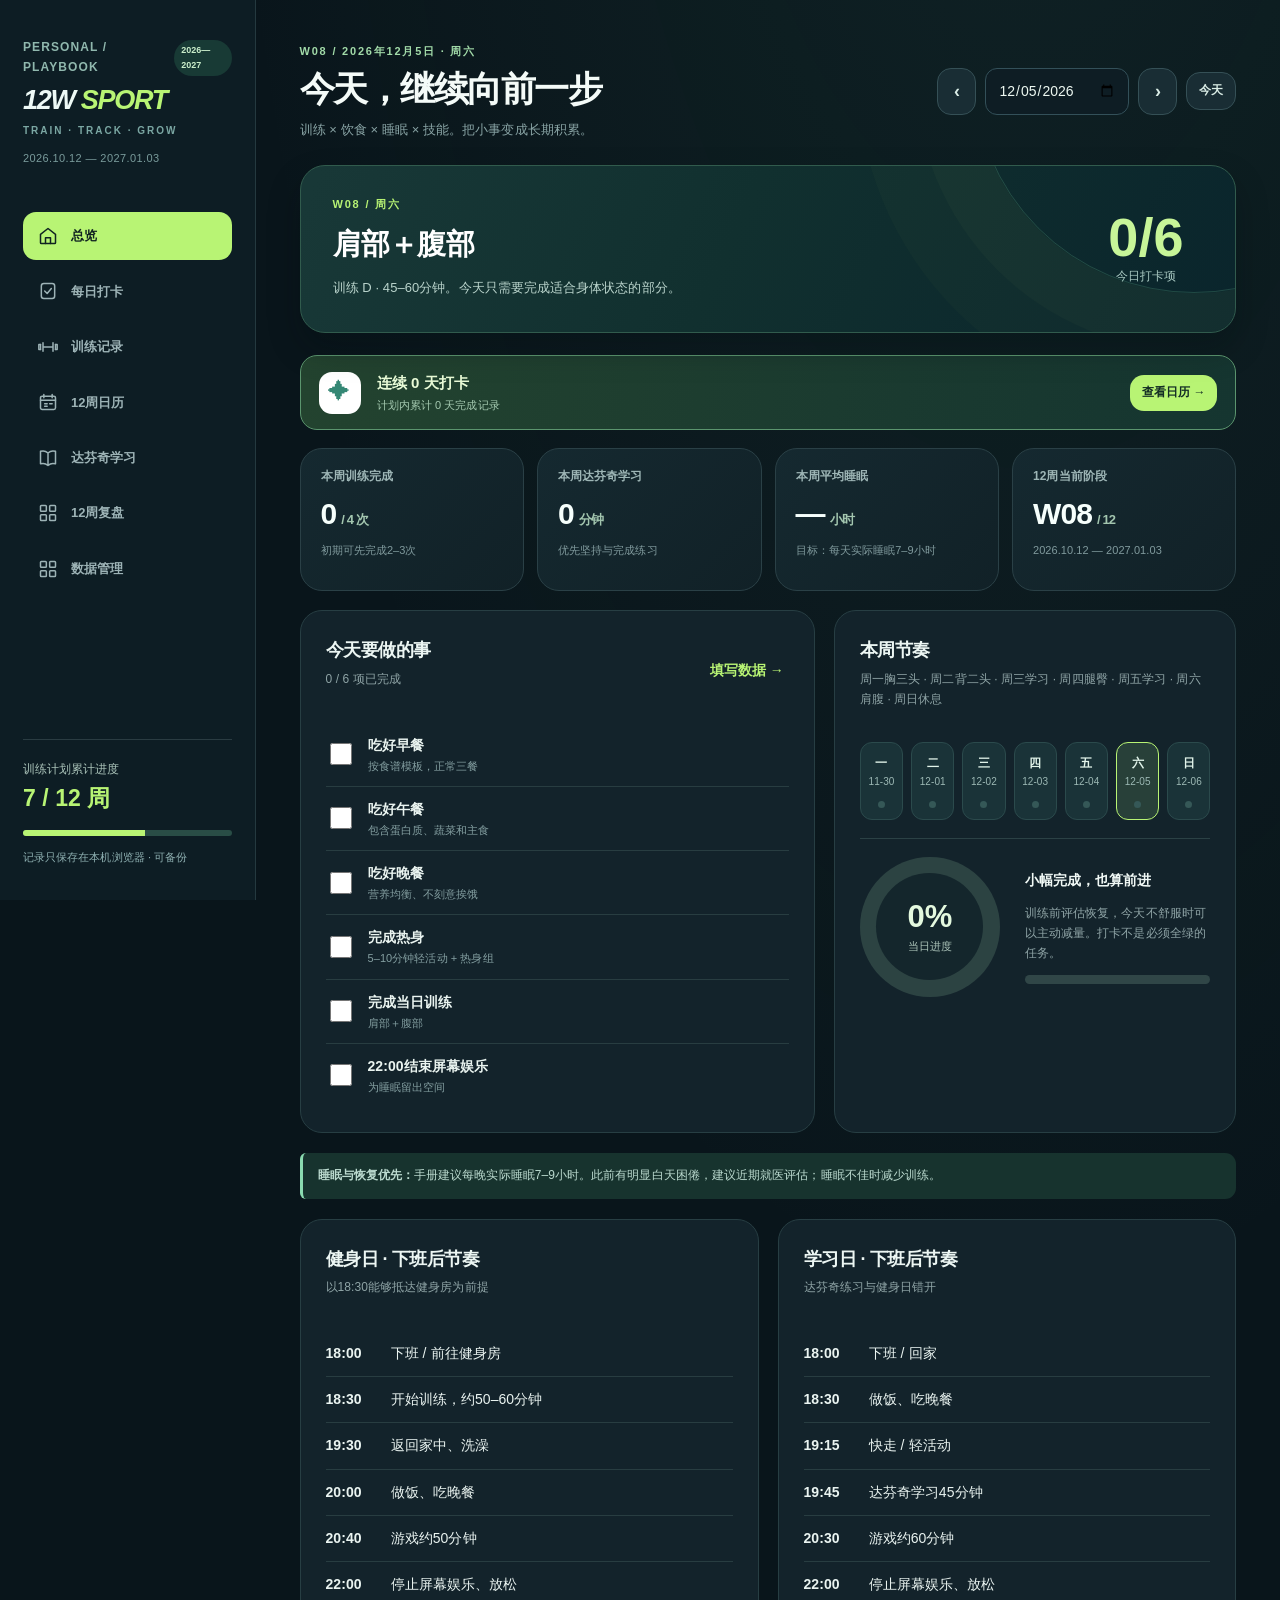
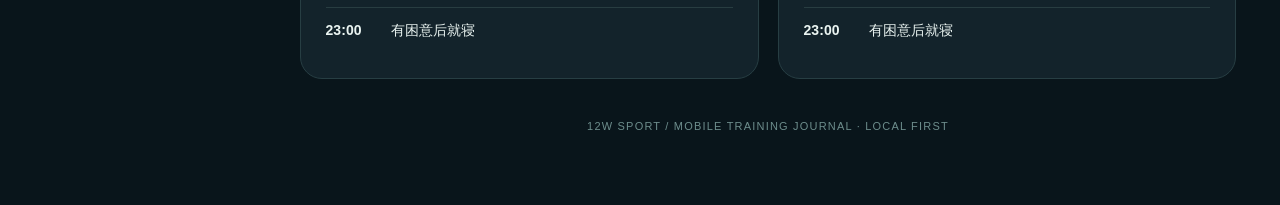
==== commit d1eb6fde: "Add files via upload" ====
--- a/index.html
+++ b/index.html
@@ -4,8 +4,8 @@
 <meta charset="utf-8">
 <meta name="viewport" content="width=device-width, initial-scale=1">
 <meta name="color-scheme" content="light">
-<meta name="theme-color" content="#123e43">
-<title>12周成长 · 每天都有进步</title>
+<meta name="theme-color" content="#09151b">
+<title>12W SPORT · 12周成长训练</title>
 <meta name="description" content="12周四分化训练、睡眠、饮食与达芬奇学习。离线打卡，记录每一天的成长。">
 <meta name="apple-mobile-web-app-capable" content="yes">
 <meta name="apple-mobile-web-app-status-bar-style" content="default">
@@ -29,35 +29,59 @@
 @media print{.sidebar,.top-right,.no-print,.toast{display:none!important}.main{max-width:none;padding:5px}.panel,.metric{box-shadow:none;break-inside:avoid}.hero{color:black;background:white;border:1px solid #ddd}.hero p{color:#444}}
 </style>
 <link rel="stylesheet" href="./styles.css">
+<link rel="stylesheet" href="./sport.css">
 </head>
 <body>
+<svg class="icon-sprite" xmlns="http://www.w3.org/2000/svg" aria-hidden="true"><defs>
+<symbol id="ico-home" viewBox="0 0 24 24"><path d="m3 10 9-7 9 7v10a1 1 0 0 1-1 1H4a1 1 0 0 1-1-1z"/><path d="M9 21v-7h6v7"/></symbol>
+<symbol id="ico-check" viewBox="0 0 24 24"><rect x="4" y="3" width="16" height="18" rx="3"/><path d="m8 12 3 3 5-6"/></symbol>
+<symbol id="ico-gym" viewBox="0 0 24 24"><path d="M6 7v10M3 9v6m18-6v6m-3-8v10M6 12h12"/><path d="M3 9H1v6h2m18-6h2v6h-2"/></symbol>
+<symbol id="ico-calendar" viewBox="0 0 24 24"><rect x="3" y="5" width="18" height="16" rx="2"/><path d="M7 3v4m10-4v4M3 10h18m-13 4h3m3 0h3m-9 3h3"/></symbol>
+<symbol id="ico-grid" viewBox="0 0 24 24"><rect x="3" y="3" width="7" height="7" rx="1"/><rect x="14" y="3" width="7" height="7" rx="1"/><rect x="3" y="14" width="7" height="7" rx="1"/><rect x="14" y="14" width="7" height="7" rx="1"/></symbol>
+<symbol id="ico-play" viewBox="0 0 24 24"><circle cx="12" cy="12" r="10"/><path d="m10 8 6 4-6 4z"/></symbol>
+<symbol id="ico-search" viewBox="0 0 24 24"><circle cx="11" cy="11" r="7"/><path d="m16 16 5 5"/></symbol>
+<symbol id="ico-edit" viewBox="0 0 24 24"><path d="M12 5H5a2 2 0 0 0-2 2v12a2 2 0 0 0 2 2h12a2 2 0 0 0 2-2v-7"/><path d="m16 4 4 4-9 9-5 1 1-5 9-9z"/></symbol>
+<symbol id="ico-arrow" viewBox="0 0 24 24"><path d="M5 12h14m-6-6 6 6-6 6"/></symbol>
+<symbol id="ico-info" viewBox="0 0 24 24"><circle cx="12" cy="12" r="10"/><path d="M12 11v6m0-10v1"/></symbol>
+<symbol id="ico-moon" viewBox="0 0 24 24"><path d="M20 15.2A8.5 8.5 0 0 1 8.8 4 8.5 8.5 0 1 0 20 15.2Z"/></symbol>
+<symbol id="ico-book" viewBox="0 0 24 24"><path d="M12 6a9 9 0 0 0-9-2v15a9 9 0 0 1 9 2 9 9 0 0 1 9-2V4a9 9 0 0 0-9 2zm0 0v15"/></symbol>
+<symbol id="ico-flame" viewBox="0 0 24 24"><path d="M12 22c5 0 8-3.5 8-8 0-3-2-5-3-6-1 4-3 5-4 5 1-5-2-8-5-11 0 4-4 7-4 12 0 4.5 3 8 8 8Z"/></symbol>
+</defs></svg>
 <div class="shell">
 <aside class="sidebar">
   <div class="logo-top">PERSONAL / PLAYBOOK <span class="mini-chip">2026—2027</span></div>
-  <div class="brand">12周 · 成长<small>BODY / MIND / SKILL</small></div>
+  <div class="brand">12W <span class="brand-accent">SPORT</span><small>TRAIN · TRACK · GROW</small></div>
   <div class="date-caption">2026.10.12 — 2027.01.03</div>
   <nav class="nav" id="nav">
-    <button class="nav-btn active" data-view="overview"><span class="nav-icon">▦</span> 总览</button>
-    <button class="nav-btn" data-view="daily"><span class="nav-icon">☑</span> 每日打卡</button>
-    <button class="nav-btn" data-view="training"><span class="nav-icon">▥</span> 训练记录</button>
-    <button class="nav-btn" data-view="calendar"><span class="nav-icon">▦</span> 12周日历</button>
-    <button class="nav-btn" data-view="learning"><span class="nav-icon">◈</span> 达芬奇学习</button>
-    <button class="nav-btn" data-view="weekly"><span class="nav-icon">▤</span> 12周复盘</button>
-    <button class="nav-btn" data-view="data"><span class="nav-icon">⇩</span> 数据管理</button>
+    <button class="nav-btn active" data-view="overview"><span class="nav-icon"><svg class="ui-icon"><use href="#ico-home"/></svg></span> 总览</button>
+    <button class="nav-btn" data-view="daily"><span class="nav-icon"><svg class="ui-icon"><use href="#ico-check"/></svg></span> 每日打卡</button>
+    <button class="nav-btn" data-view="training"><span class="nav-icon"><svg class="ui-icon"><use href="#ico-gym"/></svg></span> 训练记录</button>
+    <button class="nav-btn" data-view="calendar"><span class="nav-icon"><svg class="ui-icon"><use href="#ico-calendar"/></svg></span> 12周日历</button>
+    <button class="nav-btn" data-view="learning"><span class="nav-icon"><svg class="ui-icon"><use href="#ico-book"/></svg></span> 达芬奇学习</button>
+    <button class="nav-btn" data-view="weekly"><span class="nav-icon"><svg class="ui-icon"><use href="#ico-grid"/></svg></span> 12周复盘</button>
+    <button class="nav-btn" data-view="data"><span class="nav-icon"><svg class="ui-icon"><use href="#ico-grid"/></svg></span> 数据管理</button>
   </nav>
   <div class="sidebar-bottom"><div>训练计划累计进度</div><strong id="side-progress">0 / 12 周</strong><div class="side-bar"><div id="side-bar" style="width:0"></div></div><div class="tiny">记录只保存在本机浏览器 · 可备份</div></div>
 </aside>
 <main class="main">
   <header class="topline"><div><div class="eyebrow" id="eyebrow">PERSONAL DASHBOARD</div><h1 id="page-title">今天，继续向前一步</h1><p class="subhead" id="page-desc">不追求完美，保持稳定，保护睡眠。</p></div><div class="top-right no-print"><button class="arrow" id="prev-day" title="前一天">‹</button><input class="date-field" id="pick-day" type="date" aria-label="选择记录日期"><button class="arrow" id="next-day" title="后一天">›</button><button class="btn btn-sm" id="today-btn">今天</button></div></header>
-  <div id="content"></div><p class="footer">12-WEEK REBUILD · PWA EDITION · 你的记录仅保存在本设备</p>
+  <div id="content"></div><p class="footer">12W SPORT / MOBILE TRAINING JOURNAL · LOCAL FIRST</p>
 </main></div>
 <nav class="bottom-nav" aria-label="手机底部导航">
-<button class="dock-btn active" data-view="overview"><span class="dock-icon">⌂</span><span>首页</span></button>
-<button class="dock-btn" data-view="daily"><span class="dock-icon">☑</span><span>打卡</span></button>
-<button class="dock-btn" data-view="training"><span class="dock-icon">▥</span><span>训练</span></button>
-<button class="dock-btn" data-view="calendar"><span class="dock-icon">▦</span><span>日历</span></button>
-<button class="dock-btn" data-view="more"><span class="dock-icon">•••</span><span>更多</span></button>
+<button class="dock-btn active" data-view="overview"><span class="nav-icon"><svg class="ui-icon"><use href="#ico-home"/></svg></span><span>首页</span></button>
+<button class="dock-btn" data-view="daily"><span class="nav-icon"><svg class="ui-icon"><use href="#ico-check"/></svg></span><span>打卡</span></button>
+<button class="dock-btn" data-view="training"><span class="nav-icon"><svg class="ui-icon"><use href="#ico-gym"/></svg></span><span>训练</span></button>
+<button class="dock-btn" data-view="calendar"><span class="nav-icon"><svg class="ui-icon"><use href="#ico-calendar"/></svg></span><span>日历</span></button>
+<button class="dock-btn" data-view="more"><span class="nav-icon"><svg class="ui-icon"><use href="#ico-grid"/></svg></span><span>更多</span></button>
 </nav><div class="toast" id="toast" role="status" aria-live="polite">已保存</div><input id="import-file" type="file" accept="application/json,.json" class="hide">
+<dialog id="video-dialog" class="video-dialog" aria-labelledby="video-dialog-title">
+  <div class="video-dialog-bar"><div><small>YOUR VIDEO LIBRARY / BILIBILI</small><h2 id="video-dialog-title">绑定动作教学</h2></div><button class="video-close" type="button" id="video-close" aria-label="关闭">×</button></div>
+  <p class="video-dialog-note">每个动作都能绑定你认可的 B 站教学视频。未绑定时，封面将打开 B 站动作搜索，不会冒充已经核实的教学视频。</p>
+  <div class="form-group"><label for="video-url">B站视频地址（BV 视频页，或 b23.tv 短链）</label><input id="video-url" type="url" autocomplete="url" spellcheck="false" placeholder="https://www.bilibili.com/video/BV..." /></div>
+  <div class="form-group"><label for="video-cover">对应视频真实封面 URL（可选）</label><input id="video-cover" type="url" autocomplete="url" spellcheck="false" placeholder="https://i0.hdslb.com/bfs/archive/...jpg" /></div>
+  <p class="video-dialog-hint">封面必须是你已确认有权使用的图片地址；不填写时显示本地设计的动作封面。部分 B 站图片可能阻止站外加载。</p>
+  <div class="video-dialog-actions"><button class="btn btn-ghost" type="button" id="video-remove">清除绑定</button><button class="btn btn-primary" type="button" id="video-save">保存视频</button></div>
+</dialog>
 <script>
 (() => {'use strict';
 const STORE='rebuild12w-local-v1', START='2026-10-12', END='2027-01-03';
@@ -66,19 +90,33 @@
 const EX={A:{name:'胸＋三头',time:'50–60分钟',tip:'胸部主动发力；缓慢控制重量下降，不靠弹震借力。',items:[['flat','平板哑铃卧推',3,'8–12'],['incline','上斜哑铃卧推',3,'8–12'],['fly','绳索夹胸',2,'12–15'],['push','绳索下压',3,'10–15'],['over','绳索过顶臂屈伸',2,'10–15']]},B:{name:'背＋二头',time:'50–60分钟',tip:'避免用躯干猛甩重量；先稳定身体，再进行拉的动作。',items:[['pulldown','高位下拉',3,'8–12'],['row','胸托划船',3,'8–12'],['cable','单臂绳索划船',2,'10–12'],['rear','反向蝴蝶机飞鸟',2,'12–15'],['curl','哑铃弯举',3,'10–12'],['hammer','锤式弯举',2,'10–15']]},C:{name:'腿＋臀',time:'55–65分钟',tip:'深蹲与髋铰链保持脊柱稳定；必要时减少分腿蹲或臀推组数。',items:[['squat','史密斯深蹲 / 腿举',3,'8–12'],['rdl','罗马尼亚硬拉',3,'8–10'],['split','保加利亚分腿蹲',2,'每侧8–10'],['legcurl','坐姿腿弯举',3,'10–15'],['hip','臀推',2,'10–12'],['calf','站姿提踵',3,'12–15']]},D:{name:'肩＋腹',time:'45–60分钟',tip:'侧平举避免大幅借力；核心训练以稳定控制为主。',items:[['press','坐姿哑铃肩推',3,'8–12'],['lateral','哑铃侧平举',3,'12–15'],['latcable','绳索侧平举',2,'12–15'],['rear2','反向蝴蝶机飞鸟',2,'12–15'],['abs','绳索卷腹',3,'12–15'],['plank','平板支撑',2,'30–45秒']]}};
 const LEARN=[['界面 / 导入 / 媒体整理','完成15秒剪辑'],['剪切 / 修剪 / 时间线','完成30秒镜头组合'],['剪辑节奏 / 动作衔接','制作30–60秒剧情片段'],['Fairlight对白与音效','完成带声音的片段'],['曝光 / 色温 / 对比度','制作基础调色前后对比'],['节点与镜头色彩匹配','统一一组镜头风格'],['人声清理 / 声音平衡','完成对话音效设计'],['Fusion遮罩 / 跟踪','完成一个简单合成镜头'],['多镜头场景剪辑','制作1分钟连贯场景'],['帧率 / 编码 / 横竖版导出','输出16:9与9:16双版本'],['综合项目初剪与调色','完成60–90秒短片初版'],['精修 / 审片 / 成片交付','交付成片与工作流文档']];
 const TODAY=ymd(new Date()); let selected=TODAY, view='overview', learningWeek=1;let data=load(); let toastTimer;
-let db=null, persistQueue=Promise.resolve(), saveRequested=false;
+let db=null, persistQueue=Promise.resolve(), saveRequested=false, storageInitialized=false;
 const DB_NAME='rebuild12w-pwa-db', DB_STORE='records';
 function openDatabase(){return new Promise((resolve,reject)=>{if(!('indexedDB' in window)){resolve(null);return}const req=indexedDB.open(DB_NAME,1);req.onupgradeneeded=()=>{const d=req.result;if(!d.objectStoreNames.contains(DB_STORE))d.createObjectStore(DB_STORE)};req.onsuccess=()=>resolve(req.result);req.onerror=()=>reject(req.error)});}
 function readIndexedDB(){return new Promise((resolve,reject)=>{const req=db.transaction(DB_STORE,'readonly').objectStore(DB_STORE).get('main');req.onsuccess=()=>resolve(req.result);req.onerror=()=>reject(req.error)});}
 function writeIndexedDB(obj){return new Promise((resolve,reject)=>{const tx=db.transaction(DB_STORE,'readwrite');tx.objectStore(DB_STORE).put(obj,'main');tx.oncomplete=()=>resolve();tx.onerror=()=>reject(tx.error);tx.onabort=()=>reject(tx.error)});}
-async function initStorage(){try{db=await openDatabase();if(db){const saved=await readIndexedDB();if(saved&&saved.version===1&&saved.days&&saved.workouts&&saved.learn&&saved.review){const local=load();const localHasData=Object.keys(local.days||{}).length+Object.keys(local.workouts||{}).length+Object.keys(local.learn||{}).length+Object.keys(local.review||{}).length>0;
-const indexedHasData=Object.keys(saved.days||{}).length+Object.keys(saved.workouts||{}).length+Object.keys(saved.learn||{}).length+Object.keys(saved.review||{}).length>0;
-if(!indexedHasData&&localHasData){data=local;await writeIndexedDB(data)}else{data=saved;try{localStorage.setItem(STORE,JSON.stringify(data))}catch(e){}}}
-else{await writeIndexedDB(data)}render();}}catch(e){db=null;console.warn('IndexedDB unavailable; falling back to localStorage',e)} }
+function dataCount(obj){if(!obj)return 0;return ['days','workouts','review','learn','videos'].reduce((v,k)=>v+Object.keys(obj[k]||{}).length,0)}
+function normalized(obj){return {version:1,days:obj.days||{},workouts:obj.workouts||{},review:obj.review||{},learn:obj.learn||{},videos:obj.videos||{},__savedAt:obj.__savedAt||0}}
+async function initStorage(){
+ try{
+  db=await openDatabase();
+  if(db){
+   const saved=await readIndexedDB();const local=load();
+   // Never overwrite newer changes with an older database snapshot.
+   const current=normalized(data),disk=saved&&saved.version===1?normalized(saved):null;
+   const candidates=[local,current,...(disk?[disk]:[])];
+   candidates.sort((a,b)=>(Number(b.__savedAt)||0)-(Number(a.__savedAt)||0)||dataCount(b)-dataCount(a));
+   const winner=candidates[0];data=winner;
+   if(!disk||JSON.stringify(disk)!==JSON.stringify(winner))await writeIndexedDB(winner);
+   try{localStorage.setItem(STORE,JSON.stringify(winner))}catch(e){}
+  }
+ }catch(e){db=null;console.warn('IndexedDB unavailable, localStorage fallback',e)}
+ storageInitialized=true;render();
+}
 function hasDayEntry(s){const d=day(s);return Object.entries(d).some(([k,v])=>!['note','nextAction'].includes(k)&&v!==''&&v!==false&&v!=null)||Boolean(d.note)||Boolean(d.nextAction)||Boolean(workout(s).completed)||Boolean(workout(s).exercises&&Object.keys(workout(s).exercises).length);}
 function dayFinished(s){return day(s).dailyMarked===true}
-function streakInfo(){const edge=TODAY>END?END:TODAY<START?START:TODAY;let d=edge;if(!dayFinished(d)&&daysBetween(d,START)>0)d=add(d,-1);let streak=0;while(d>=START&&dayFinished(d)){streak++;d=add(d,-1)}const completed=Array.from({length:84},(_,i)=>add(START,i)).filter(dayFinished).length;return {streak,completed}}
-function setCompletedDay(s,val){data.days[s]={...day(s),dailyMarked:val};save();render()}
+function streakInfo(){if(TODAY<START)return {streak:0,completed:0};const edge=TODAY>END?END:TODAY;let d=edge;if(!dayFinished(d)&&daysBetween(d,START)>0)d=add(d,-1);let streak=0;while(d>=START&&dayFinished(d)){streak++;d=add(d,-1)}const completed=Array.from({length:84},(_,i)=>add(START,i)).filter(x=>x<=TODAY&&dayFinished(x)).length;return {streak,completed}}
+function setCompletedDay(s,val){if(val&&s>TODAY){toast('不能提前完成未来日期');return}data.days[s]={...day(s),dailyMarked:val};save();render()}
 
 function parse(s){let [y,m,d]=s.split('-').map(Number);return new Date(y,m-1,d,12)}
 function ymd(d){return [d.getFullYear(),String(d.getMonth()+1).padStart(2,'0'),String(d.getDate()).padStart(2,'0')].join('-')}
@@ -91,8 +129,10 @@
 function fmt(s){const d=parse(s);return `${d.getFullYear()}年${d.getMonth()+1}月${d.getDate()}日 · ${DAYS[d.getDay()]}`}
 function safe(v){return String(v??'').replace(/[&<>"']/g,c=>({'&':'&amp;','<':'&lt;','>':'&gt;','"':'&quot;',"'":'&#39;'}[c]))}
 function clamp(n,l,h){return Math.max(l,Math.min(h,n))}
-function load(){try{const v=JSON.parse(localStorage.getItem(STORE));if(v&&v.version===1&&typeof v.days==='object'&&typeof v.workouts==='object')return v;}catch(e){}return {version:1,days:{},workouts:{},review:{},learn:{}}}
-function save(){const snapshot=JSON.parse(JSON.stringify(data));let localOk=false;try{localStorage.setItem(STORE,JSON.stringify(snapshot));localOk=true}catch(e){}if(db){persistQueue=persistQueue.catch(()=>{}).then(()=>writeIndexedDB(snapshot)).then(()=>{toast('已自动保存')}).catch(e=>{console.warn('IndexedDB save failed',e);if(!localOk)toast('保存失败：请检查浏览器存储权限')});}else{toast(localOk?'已自动保存':'保存失败：请检查浏览器存储权限')}}
+function load(){try{const v=JSON.parse(localStorage.getItem(STORE));if(v&&v.version===1&&typeof v.days==='object'&&typeof v.workouts==='object')return {...v,review:v.review||{},learn:v.learn||{},videos:v.videos||{}};}catch(e){}return {version:1,days:{},workouts:{},review:{},learn:{},videos:{}}}
+let pendingDBSnapshot=null, dbSaveTimer=null, pendingDBToast=false;
+function scheduleDBSave(snapshot,showResult=false){pendingDBSnapshot=snapshot;pendingDBToast ||= showResult;clearTimeout(dbSaveTimer);dbSaveTimer=setTimeout(()=>{const latest=pendingDBSnapshot,notify=pendingDBToast;pendingDBSnapshot=null;pendingDBToast=false;persistQueue=persistQueue.catch(()=>{}).then(()=>writeIndexedDB(latest)).then(()=>{if(notify)toast('已保存到数据库')}).catch(e=>{console.warn('IndexedDB save failed',e);if(notify)toast('保存失败，请先备份记录')})},250)}
+function save(silent=false){data.__savedAt=Date.now();const snapshot=JSON.parse(JSON.stringify(data));let localOk=false;try{localStorage.setItem(STORE,JSON.stringify(snapshot));localOk=true}catch(e){}if(db)scheduleDBSave(snapshot,!localOk&&!silent);if(!localOk&&!db)toast('保存失败：请检查浏览器存储权限');else if(localOk&&!silent)toast('已保存')}
 function toast(txt){const el=document.getElementById('toast');el.textContent=txt;el.classList.add('show');clearTimeout(toastTimer);toastTimer=setTimeout(()=>el.classList.remove('show'),1900)}
 function day(s=selected){return data.days[s]||{}}
 function workout(s=selected){return data.workouts[s]||{}}
@@ -111,7 +151,7 @@
 function taskDone(s,key){if(key==='training')return workout(s).completed===true; if(key==='study')return !!day(s).study;return !!day(s)[key]}
 function weekDayCount(s){return dayTasks(s).filter(([k])=>taskDone(s,k)).length}
 function setTask(s,key,val){if(key==='training'){data.workouts[s]={...workout(s),type:workout(s).type||todaySchedule(s).type,completed:val};}else{data.days[s]={...day(s),[key]:val};}save();render()}
-function setDay(s,key,val){data.days[s]={...day(s),[key]:val};save()}
+function setDay(s,key,val){data.days[s]={...day(s),[key]:val};save(true)}
 function caption(t){return `<span class="pill">${safe(t)}</span>`}
 function panel(title,sub,body,extra=''){return `<section class="panel"><div class="panel-inner"><div class="panel-heading"><div><h2 class="card-title">${title}</h2>${sub?`<p class="card-sub">${sub}</p>`:''}</div>${extra}</div>${body}</div></section>`}
 function progress(p){return `<div class="progress-track"><div style="width:${clamp(p,0,100)}%"></div></div>`}
@@ -131,9 +171,61 @@
  <div class="section-grid"><div>${panel('身体指标与营养' ,'早晨体重每周约3次；腰围每周1次。',`<div class="form-grid"><div class="form-group"><label>昨晚实际睡眠</label><div class="unit" data-unit="h"><input data-day-field="sleep" type="number" min="0" max="24" step="0.1" placeholder="7.5" value="${safe(d.sleep)}"></div></div><div class="form-group"><label>体重</label><div class="unit" data-unit="kg"><input data-day-field="weight" type="number" min="20" max="300" step="0.1" placeholder="68.0" value="${safe(d.weight)}"></div></div><div class="form-group"><label>腰围</label><div class="unit" data-unit="cm"><input data-day-field="waist" type="number" min="30" max="200" step="0.1" placeholder="每周记录" value="${safe(d.waist)}"></div></div><div class="form-group"><label>蛋白质摄入</label><div class="unit" data-unit="g"><input data-day-field="protein" type="number" min="0" max="350" step="1" placeholder="105–125" value="${safe(d.protein)}"></div></div><div class="form-group"><label>今日精神状态（1–5）</label><select data-day-field="energy"><option value="">请选择</option>${[1,2,3,4,5].map(i=>`<option value="${i}" ${String(d.energy)===String(i)?'selected':''}>${i} / 5</option>`).join('')}</select></div><div class="form-group"><label>今天的学习分钟数</label><div class="unit" data-unit="min"><input data-day-field="studyMinutes" type="number" min="0" max="600" step="5" placeholder="0" value="${safe(d.studyMinutes)}"></div></div><div class="form-group full"><label>今天的记录 / 感受 / 训练或生活调整</label><textarea data-day-field="note" placeholder="比如：今天睡眠不好，减少训练；坚持做饭；修完一个镜头……">${safe(d.note)}</textarea></div></div><div class="notice wide-space">蛋白质参考 105–125g/天；如果睡眠、实际摄入和恢复不稳定，先记录，不必立即制造热量缺口。</div>`)}</div><div>${panel('今日打卡清单',`${weekDayCount(selected)} / ${dayTasks().length} 已完成`, `<div class="check-grid">${tasks}</div><div class="divider"></div><div class="form-group"><label>明天打开软件后，第一步做什么？</label><textarea data-day-field="nextAction" placeholder="写一个明确到可以5分钟开始的动作，例如：打开达芬奇项目，剪第1镜。">${safe(d.nextAction)}</textarea></div>`)}</div></div>
 <div class="section-grid equal wide-space">${panel('三餐参考','按手册记录，不要求精确称量',`<div class="list-row"><div class="grow"><b>早餐</b><div class="row-hint">燕麦50–60g + 鸡蛋1–2个 + 蓝莓/桑葚 + 牛奶/酸奶</div></div></div><div class="list-row"><div class="grow"><b>午餐</b><div class="row-hint">彩椒鸡胸肉150–180g（生重）+ 米饭 + 多种蔬菜</div></div></div><div class="list-row"><div class="grow"><b>晚餐</b><div class="row-hint">鱼/鸡肉/瘦肉/豆腐 + 蔬菜 + 适量米饭或土豆</div></div></div><div class="list-row"><div class="grow"><b>按需加餐</b><div class="row-hint">香蕉、牛奶、无糖酸奶、少量坚果</div></div></div>`) }${panel('晚间睡眠优先','健身日与学习日适当错峰',`<div class="list-row"><b style="width:52px">21:30</b><div class="grow">游戏结束提醒 / 收拾准备</div></div><div class="list-row"><b style="width:52px">22:00</b><div class="grow">停止屏幕娱乐、放松</div></div><div class="list-row"><b style="width:52px">22:20</b><div class="grow">洗漱与睡前放松</div></div><div class="list-row"><b style="width:52px">23:00</b><div class="grow">有困意后就寝</div></div><p class="small-muted">不为了补打卡而熬夜，晚餐或通勤超时先减少娱乐。</p>`)}</div>`;}
 function plannedSets(week,standard){if(week<=2&&week>0)return Math.min(2,standard);if(week<=4&&week>0)return Math.min(2,standard);return standard}
-function renderTraining(){const w=getWeek(selected),sch=todaySchedule();const wo=workout();const type='ABCD'.includes(wo.type)?wo.type:('ABCD'.includes(sch.type)?sch.type:'A'),x=EX[type];const exp=x.items.map(([id,name,sets,reps],i)=>{const info=(wo.exercises||{})[id]||{sets:[]};const setCount=plannedSets(w,sets);const arr=Array.from({length:setCount},(_,j)=>{const entry=info.sets?.[j]||{};return `<div class="set ${entry.done?'completed':''}"><div class="set-head"><span>第 ${j+1} 组</span><label title="这组已经完成"><input type="checkbox" class="set-check" data-set-done="${id}:${j}" ${entry.done?'checked':''}></label></div><div class="set-fields"><label>重量 kg<input data-set="${id}:${j}:weight" type="number" min="0" max="999" step="0.5" placeholder="kg" value="${safe(entry.weight)}"></label><label>${id==='plank'?'秒 / 组':'次数 / 组'}<input data-set="${id}:${j}:reps" type="number" min="0" max="999" step="1" placeholder="${id==='plank'?'秒':'次'}" value="${safe(entry.reps)}"></label></div></div>`}).join('');return `<section class="exercise"><div class="exercise-head"><div><div class="exercise-title">${String(i+1).padStart(2,'0')} · ${safe(name)}</div><div class="exercise-target">目标 ${sets} 组 × ${safe(reps)} ${w&&w<5?'· 适应期缩减组数':''}</div></div><span class="pill gray">${setCount} 组</span></div><div class="exercise-table"><div class="sets-grid">${arr}</div><div class="exercise-footer"><label>自觉余力 RIR <input data-rir="${id}" type="number" min="0" max="10" step="1" placeholder="2–3" value="${safe(info.rir)}"></label><span>一般保留约2–3次余力</span></div></div></section>`;}).join('');const stage=w<=2&&w>0?'适应期：每个动作先1–2组；本页面显示最多2组。':w<=4&&w>0?'建立期：每个动作约2组，逐步靠近每周4练。':w<=8&&w>0?'进阶期：每动作2–3组；根据实际恢复决定是否做满。':'巩固期：按目标组数进行，疲劳明显可减量。';const recDone=x.items.flatMap(a=>(wo.exercises?.[a[0]]?.sets||[])).filter(s=>s.done).length;return `<div class="hero"><div class="hero-inner"><div><div class="hero-tag">WORKOUT LOG / ${weekNumLabel(w)}</div><h2>训练 ${type} · ${safe(x.name)}</h2><p>${safe(x.tip)} · 约${x.time}</p></div><div class="hero-num"><strong>${recDone}</strong><span>已记录完成组数</span></div></div></div>
-${panel('训练类型与当前阶段','即使调整训练日，也可以在下面切换 A / B / C / D。',`<div class="select-form"><div class="form-group"><label>本日实际训练类型</label><select id="training-type">${Object.entries(EX).map(([k,v])=>`<option value="${k}" ${k===type?'selected':''}>${k} · ${v.name}</option>`).join('')}</select></div><span class="pill amber">${weekNumLabel(w)}</span></div><p class="small-muted">${safe(stage)}</p><div class="notice">训练前热身5–10分钟，并为主要动作做轻重量热身组。组间一般休息1–2分钟，大动作可适当延长。睡眠不足且明显困倦时，可以缩短训练或改散步。</div>`) }
-<div class="wide-space">${panel('逐组训练记录',`${x.items.length}个动作 · 记录重量 / 次数 / RIR，勾选表示该组完成`, `<div class="exercise-list">${exp}</div><div class="workout-summary"><b>渐进超负荷：</b>在动作标准、连续训练都能完成次数区间上限之后，再考虑以最小幅度加重，不需要每次都增加重量。</div><div class="form-grid"><div class="form-group"><label>实际训练时长</label><div class="unit" data-unit="min"><input data-workout-field="duration" type="number" min="0" max="240" value="${safe(wo.duration)}" placeholder="55"></div></div><div class="form-group"><label>训练后体感（1–5）</label><select data-workout-field="feeling"><option value="">请选择</option>${[1,2,3,4,5].map(z=>`<option value="${z}" ${String(wo.feeling)===String(z)?'selected':''}>${z} / 5</option>`).join('')}</select></div><div class="form-group full"><label>动作感受、疼痛或下次改进</label><textarea data-workout-field="note" placeholder="动作是否稳定、疲劳情况、下次调整计划……">${safe(wo.note)}</textarea></div></div><div class="wide-space"><button class="btn ${wo.completed?'':'btn-primary'}" id="complete-workout">${wo.completed?'✓ 已标记完成（点击取消）':'✓ 标记本次训练完成'}</button></div>`)}</div>`;}
+const EXTRAS={
+ flat:{en:'DUMBBELL BENCH PRESS',muscle:'胸大肌 · 肱三头肌',kind:'推举',tips:['肩胛保持稳定，双脚踏实地面','哑铃下放过程缓慢可控','推起时呼气，不用腰部猛顶'],avoid:'避免耸肩、弹震和过度拱腰'},
+ incline:{en:'INCLINE DUMBBELL PRESS',muscle:'上胸 · 肱三头肌',kind:'推举',tips:['上斜凳角度适中，不必过陡','保持手腕与前臂稳定','在可控范围内上下移动'],avoid:'不要依靠肩部大幅前顶'},
+ fly:{en:'CABLE CHEST FLY',muscle:'胸大肌',kind:'绳索',tips:['站姿稳定，肘部微屈','双手沿弧线向身体前方靠拢','回程时保持控制，不让绳索猛拉'],avoid:'避免借助身体前后甩动'},
+ push:{en:'TRICEPS ROPE PUSHDOWN',muscle:'肱三头肌',kind:'绳索',tips:['大臂尽量靠近身体两侧','通过伸肘下压，而非甩动肩膀','底端可短暂停顿'],avoid:'避免身体重量压下手柄'},
+ over:{en:'OVERHEAD TRICEPS EXTENSION',muscle:'肱三头肌长头',kind:'绳索',tips:['肘部朝向相对稳定','从屈肘开始逐渐伸直手臂','选择不会拉扯肘关节的范围'],avoid:'不要使用无法控制的大重量'},
+ pulldown:{en:'LAT PULLDOWN',muscle:'背阔肌 · 肱二头肌',kind:'下拉',tips:['坐稳并稳定肩胛','让手肘向身体侧下方移动','回程缓慢，避免猛拉身体'],avoid:'避免躯干大幅后仰或把杆拉向颈后'},
+ row:{en:'CHEST-SUPPORTED ROW',muscle:'上背 · 背阔肌',kind:'划船',tips:['胸部保持贴靠支撑垫','拉动时让肘部向身体后方移动','下降时保持稳定，不甩重量'],avoid:'避免用腰部猛甩借力'},
+ cable:{en:'SINGLE-ARM CABLE ROW',muscle:'背阔肌 · 菱形肌',kind:'划船',tips:['保持骨盆与躯干相对稳定','肘部沿自然轨迹向后收','左右侧使用同样的节奏'],avoid:'避免旋转躯干带动重量'},
+ rear:{en:'REVERSE PEC DECK',muscle:'三角肌后束 · 上背',kind:'飞鸟',tips:['胸部贴垫、脊柱自然','双臂向两侧打开时保持肘角稳定','动作幅度以肩部舒适为准'],avoid:'避免耸肩、过度后仰'},
+ curl:{en:'DUMBBELL BICEPS CURL',muscle:'肱二头肌',kind:'弯举',tips:['上臂保持相对稳定','向上弯举时不摆动腰部','下降阶段保持控制'],avoid:'避免借助身体反弹抬起哑铃'},
+ hammer:{en:'HAMMER CURL',muscle:'肱肌 · 肱桡肌',kind:'弯举',tips:['采用中立握法，掌心相对','肘部靠近身体两侧','动作节奏稳定'],avoid:'避免肩关节摆动'},
+ squat:{en:'SMITH SQUAT / LEG PRESS',muscle:'股四头肌 · 臀部',kind:'下肢',tips:['脚底保持稳定，膝盖与脚尖方向协调','选择不会引起疼痛的活动范围','起身时持续控制躯干'],avoid:'避免膝盖内扣及脊柱失稳'},
+ rdl:{en:'ROMANIAN DEADLIFT',muscle:'腘绳肌 · 臀大肌',kind:'髋铰链',tips:['以髋部向后移动为主','保持脊柱自然稳定','器械靠近双腿，缓慢下降'],avoid:'避免弯腰塌背或强行下放过低'},
+ split:{en:'BULGARIAN SPLIT SQUAT',muscle:'股四头肌 · 臀大肌',kind:'下肢',tips:['先找到稳固的站距与平衡','缓慢降低身体重心','左右侧控制相同'],avoid:'避免前腿膝盖突然内扣'},
+ legcurl:{en:'SEATED LEG CURL',muscle:'腘绳肌',kind:'腿弯举',tips:['调整坐垫与靠背位置','骨盆尽量贴稳靠垫','弯曲膝盖时保持动作节奏'],avoid:'不要抬臀借力'},
+ hip:{en:'HIP THRUST',muscle:'臀大肌',kind:'臀推',tips:['上背稳定支撑在凳面','顶端让躯干与大腿接近一线','保持腹部稳定与呼气节奏'],avoid:'避免顶端过度反弓腰部'},
+ calf:{en:'STANDING CALF RAISE',muscle:'小腿三头肌',kind:'提踵',tips:['保持身体稳定','平稳抬起脚跟并短暂停顿','下降时控制速度'],avoid:'避免弹跳式快速反复'},
+ press:{en:'SEATED DUMBBELL PRESS',muscle:'三角肌 · 肱三头肌',kind:'推举',tips:['靠背支撑稳定，核心轻度收紧','推起时手腕不要过度折叠','按舒适活动范围下降'],avoid:'避免过度后仰用腰借力'},
+ lateral:{en:'DUMBBELL LATERAL RAISE',muscle:'三角肌中束',kind:'侧平举',tips:['轻微屈肘，肩部放松','向身体两侧平稳抬臂','用可控重量保持节奏'],avoid:'避免甩腰、耸肩'},
+ latcable:{en:'CABLE LATERAL RAISE',muscle:'三角肌中束',kind:'侧平举',tips:['滑轮位置与站姿先调整好','手臂缓慢向外侧抬起','全程保持张力并控制回程'],avoid:'避免身体侧倾借力'},
+ rear2:{en:'REVERSE PEC DECK',muscle:'三角肌后束',kind:'飞鸟',tips:['保持胸部贴稳靠垫','打开双臂时避免耸肩','专注肩后侧发力'],avoid:'不要为了重量缩短动作控制'},
+ abs:{en:'CABLE CRUNCH',muscle:'腹直肌',kind:'腹部',tips:['骨盆与膝盖位置保持稳定','通过躯干卷曲完成动作','动作过程中自然呼气'],avoid:'避免只靠手臂往下拉'},
+ plank:{en:'FOREARM PLANK',muscle:'腹部核心',kind:'核心',tips:['肘部处于肩部下方附近','头部到骨盆保持自然直线','维持平稳呼吸，质量优先'],avoid:'避免塌腰或屏气过久'}
+};
+const VALID_VIDEO_HOSTS=new Set(['www.bilibili.com','bilibili.com','m.bilibili.com','b23.tv']);
+function videoUrl(raw){try{const u=new URL(String(raw||'').trim());const host=u.hostname.toLowerCase();if(u.protocol!=='https:'||!VALID_VIDEO_HOSTS.has(host))return null;if(host==='b23.tv')return /^\/[a-zA-Z0-9_-]{2,}\/?$/.test(u.pathname)?u.href:null;return /^\/video\/(?:BV[a-zA-Z0-9]+|av\d+)(?:\/|$)/i.test(u.pathname)?u.href:null;}catch(e){return null}}
+function coverUrl(raw){try{const u=new URL(String(raw||'').trim());const h=u.hostname.toLowerCase();return u.protocol==='https:'&&(h==='hdslb.com'||h.endsWith('.hdslb.com'))?u.href:null}catch(e){return null}}
+function biliSearch(id,name){return 'https://search.bilibili.com/all?keyword='+encodeURIComponent(name+' '+(EXTRAS[id]?.kind||'')+' 标准动作 教学')}
+function videoInfo(id,name){const saved=(data.videos||{})[id]||{};const verified=videoUrl(saved.url),photo=coverUrl(saved.cover);return {video:verified,cover:photo||'./covers/'+id+'.svg',search:biliSearch(id,name),linked:!!verified}}
+let videoDialogExercise='';
+function openVideoDialog(id){const entry=Object.values(EX).flatMap(x=>x.items).find(x=>x[0]===id);if(!entry)return;videoDialogExercise=id;document.getElementById('video-dialog-title').textContent=entry[1]+' · 绑定B站视频';const saved=(data.videos||{})[id]||{};document.getElementById('video-url').value=saved.url||'';document.getElementById('video-cover').value=saved.cover||'';const dialog=document.getElementById('video-dialog');if(typeof dialog.showModal==='function')dialog.showModal();else dialog.setAttribute('open','');}
+function renderTraining(){
+ const w=getWeek(selected),sch=todaySchedule(),wo=workout(),isWorkoutDay=/^[ABCD]$/.test(sch.type);
+ const type=/^[ABCD]$/.test(wo.type)?wo.type:(isWorkoutDay?sch.type:null);
+ const selector=`<div class="program-switch">${Object.entries(EX).map(([k,v])=>`<button type="button" class="program-chip ${type===k?'selected':''}" data-pick-workout="${k}" aria-pressed="${type===k}"><span>DAY ${k}</span><strong>${safe(v.name)}</strong></button>`).join('')}</div>`;
+ if(!type){return `<section class="hero workout-hero rest-workout"><div class="hero-inner"><div><div class="hero-tag">RECOVERY MODE / ${weekNumLabel(w)}</div><h2>${safe(sch.title)}</h2><p>${safe(fmt(selected))} · ${safe(sch.hint)}</p></div><div class="hero-num"><svg class="ui-icon icon-big"><use href="#ico-moon"/></svg><span>恢复也是进步</span></div></div></section>
+ ${panel('今天没有安排力量训练','周三 / 周五以恢复和学习为主；周日休息备餐。',`<div class="notice">今天的计划：${safe(sch.title)}。没有必要为了完成训练记录而强行加练。</div><div class="training-quick-actions"><button type="button" class="btn btn-primary" data-goto="${sch.type==='study'?'learning':'daily'}">${sch.type==='study'?'去记录达芬奇学习':'去完成每日打卡'} →</button></div><div class="divider"></div><h3 class="program-heading">如果临时调整计划，选择实际训练日</h3>${selector}`)}`;}
+ const x=EX[type],setsDone=x.items.reduce((n,item)=>n+(wo.exercises?.[item[0]]?.sets||[]).filter(v=>v.done).length,0),setsTotal=x.items.reduce((n,item)=>n+plannedSets(w,item[2]),0);
+ const heading=`<section class="hero workout-hero"><div class="hero-inner"><div><div class="hero-tag">TRAINING SESSION / ${weekNumLabel(w)} / ${safe(selected)}</div><h2>DAY ${type} <span class="hero-title-sep">/</span> ${safe(x.name)}</h2><p>${safe(x.time)} · ${safe(x.tip)}</p><div class="workout-hero-progress"><span>${setsDone} / ${setsTotal} 组已勾选</span><div class="workout-track"><i style="width:${setsTotal?Math.round(setsDone/setsTotal*100):0}%"></i></div></div></div><div class="hero-num"><strong>${String(type)}</strong><span>TRAIN</span></div></div></section>`;
+ const exerciseCards=x.items.map(([id,name,sets,reps],i)=>{
+  const meta=EXTRAS[id]||{en:name.toUpperCase(),muscle:'主要训练肌群',tips:[],avoid:'动作稳定优先'},v=videoInfo(id,name);
+  const record=(wo.exercises||{})[id]||{sets:[]},count=plannedSets(w,sets),completed=Array.from({length:count},(_,j)=>record.sets?.[j]||{}).filter(a=>a.done).length;
+  const setRows=Array.from({length:count},(_,j)=>{const value=record.sets?.[j]||{};return `<div class="new-set-row ${value.done?'is-done':''}"><span class="set-number">${String(j+1).padStart(2,'0')}</span><label class="mini-input"><span>重量 kg</span><input data-set="${id}:${j}:weight" inputmode="decimal" type="number" min="0" max="999" step="0.5" placeholder="0" value="${safe(value.weight)}"></label><label class="mini-input"><span>${id==='plank'?'秒数':'次数'}</span><input data-set="${id}:${j}:reps" inputmode="numeric" type="number" min="0" max="999" step="1" placeholder="0" value="${safe(value.reps)}"></label><label class="set-finish"><input type="checkbox" data-set-done="${id}:${j}" ${value.done?'checked':''}><span aria-hidden="true">✓</span><small>完成</small></label></div>`}).join('');
+  return `<article class="pro-exercise" data-exercise="${id}">
+    <div class="exercise-media"><a class="exercise-cover" href="${safe(v.video||v.search)}" target="_blank" rel="noopener noreferrer" aria-label="${safe(name)} · ${v.linked?'打开已绑定的B站教学':'前往B站搜索教学视频'}"><img src="${safe(v.cover)}" alt="${safe(name)} 动作示意封面" loading="lazy" onerror="this.onerror=null;this.src='./covers/${id}.svg'"><span class="exercise-cover-top">${v.linked?'BILIBILI / 已绑定':'BILIBILI / 待选择视频'}</span><span class="exercise-cover-play"><svg class="ui-icon"><use href="#ico-play"/></svg></span><span class="exercise-cover-bottom">${v.linked?'观看教学视频':'在B站搜索标准动作'}</span></a></div>
+    <div class="exercise-body"><div class="exercise-index"><span>EXERCISE / ${String(i+1).padStart(2,'0')}</span><span class="set-status">${completed}/${count} SETS</span></div><div class="exercise-name-row"><div><h3>${safe(name)}</h3><p class="english-name">${safe(meta.en)}</p></div><span class="target-badge">${sets} × ${safe(reps)}</span></div><p class="muscle-line">TARGET / ${safe(meta.muscle)}</p>
+    <div class="exercise-actions"><a class="vid-button" href="${safe(v.video||v.search)}" target="_blank" rel="noopener noreferrer"><svg class="ui-icon"><use href="#ico-play"/></svg>${v.linked?'观看B站教学':'B站搜索教学'} ↗</a><button type="button" class="edit-video-btn" data-video-config="${id}"><svg class="ui-icon"><use href="#ico-edit"/></svg>${v.linked?'更换视频':'绑定视频'}</button></div>
+    <details class="motion-guide"><summary>动作要点 / 常见错误 <span>⌄</span></summary><ul>${meta.tips.map(t=>`<li>${safe(t)}</li>`).join('')}</ul><p class="avoid-note"><strong>注意：</strong>${safe(meta.avoid)}</p></details>
+    <div class="sets-header"><span>SETS / 重量与次数</span><span>滑动录入 · 自动保存</span></div><div class="sets-pro">${setRows}</div><div class="exercise-bottom"><label>RIR / 预留次数<input data-rir="${id}" type="number" inputmode="numeric" min="0" max="10" step="1" placeholder="2–3" value="${safe(record.rir)}"></label><span>优先保留 2–3 次余力</span></div></div>
+  </article>`;}).join('');
+ return `${heading}<section class="panel panel-inner training-head"><div class="panel-heading"><div><h2 class="card-title">训练安排</h2><p class="card-sub">日期对应训练自动选中；也可以临时调整，已记录的组数不会丢失。</p></div></div>${selector}<p class="small-muted training-note">${w&&w<=2?'W01–02 适应期：每个动作先做1–2组，不追求力竭。':w&&w<=4?'W03–04 建立期：按恢复情况逐步靠近每周4练。':'W05–12 进阶与巩固：按实际恢复情况逐渐增加训练组数。'}</p>${!isWorkoutDay?'<button class="btn btn-ghost btn-sm" data-reset-training="1">取消加练 · 恢复当日日程</button>':''}</section>
+ <div class="exercise-collection-head"><div><span>EXERCISE LIBRARY</span><h2>动作详情 <small>共 ${x.items.length} 项</small></h2></div><div class="bilibili-brand"><svg class="ui-icon"><use href="#ico-play"/></svg>B站教学入口</div></div><div class="pro-exercises">${exerciseCards}</div>
+ <section class="panel panel-inner session-end"><h2 class="card-title">训练结束记录</h2><div class="form-grid"><div class="form-group"><label>训练时长（分钟）</label><input data-workout-field="duration" inputmode="numeric" type="number" min="0" max="240" value="${safe(wo.duration)}" placeholder="55"></div><div class="form-group"><label>训练体感（1–5）</label><select data-workout-field="feeling"><option value="">请选择</option>${[1,2,3,4,5].map(z=>`<option value="${z}" ${String(wo.feeling)===String(z)?'selected':''}>${z} / 5</option>`).join('')}</select></div><div class="form-group full"><label>本次训练的感受 / 疼痛 / 下次改进</label><textarea data-workout-field="note" placeholder="记录动作质量、重量提升、恢复状态……">${safe(wo.note)}</textarea></div></div><div class="notice">逐组完成≠自动完成整场训练。全部记录结束后，点击下方按钮确认本次训练。</div><button type="button" class="btn btn-primary finish-training" id="complete-workout">${wo.completed?'✓ 已完成本次训练 · 点击撤销':'✓ 标记本次训练完成'}</button></section>`;
+}
 function renderLearning(){const w=getWeek(selected),d=day();const ld=learn(learningWeek);const learningCards=LEARN.map(([a,b],i)=>{const k=i+1,done=!!learn(k).done;return `<button class="learn-week ${learningWeek===k?'active':''} ${done?'done':''}" data-learn-week="${k}"><div class="wk">W${String(k).padStart(2,'0')} <span class="learn-icon">${done?'✓':'→'}</span></div><h3>${safe(a)}</h3><p>${safe(b)}</p></button>`}).join('');return `<section class="hero"><div class="hero-inner"><div><div class="hero-tag">SOFTWARE SKILL / DAVINCI RESOLVE</div><h2>每周一点，最后做出作品</h2><p>本期主修 DaVinci Resolve，Blender 放入下一阶段。每周安排约3–4小时学习，重视上手练习。</p></div><div class="hero-num"><strong>${Object.values(data.learn).filter(z=>z.done).length}</strong><span>/ 12周成果</span></div></div></section>
 <div class="section-grid equal">${panel('今日学习记录',`${safe(selected)} · ${weekNumLabel(w)}`,`<div class="form-grid"><div class="form-group wide"><label>学习时长（分钟）</label><div class="unit" data-unit="min"><input data-day-field="studyMinutes" type="number" min="0" max="600" step="5" value="${safe(d.studyMinutes)}" placeholder="30–45"></div></div><div class="form-group full"><label>今日学习或练习内容</label><textarea data-day-field="studyNote" placeholder="例如：学习剪切、拆分、J/L cut；自己完成一段镜头组合。">${safe(d.studyNote)}</textarea></div></div><label class="list-row"><input type="checkbox" class="check" data-task="fiveMin" ${taskDone(selected,'fiveMin')?'checked':''}><div class="grow"><b>先做5分钟 · 完成启动</b><div class="row-hint">只需要打开项目，做一个明确动作</div></div></label><label class="list-row"><input type="checkbox" class="check" data-task="study" ${taskDone(selected,'study')?'checked':''}><div class="grow"><b>标记今天的学习完成</b><div class="row-hint">完成今天可执行的学习任务</div></div></label>`) }
 ${panel('本周学习任务',`正在查看 W${String(learningWeek).padStart(2,'0')}`,`<div class="learning-feature"><div class="week-tile"><small>WEEK</small>${String(learningWeek).padStart(2,'0')}</div><div><b>${safe(LEARN[learningWeek-1][0])}</b><div class="small-muted">阶段交付：${safe(LEARN[learningWeek-1][1])}</div></div></div><div class="goal-area"><div class="form-group"><label>本周作品路径 / 进展 / 下次第一步</label><textarea data-learn-note="${learningWeek}" placeholder="例如：已经做好30秒片段，下一步给镜头加转场声音。">${safe(ld.note)}</textarea></div></div><label class="check-card"><input class="check" type="checkbox" data-learn-done="${learningWeek}" ${ld.done?'checked':''}><div><span>已完成 W${String(learningWeek).padStart(2,'0')} 阶段交付</span><small>${safe(LEARN[learningWeek-1][1])}</small></div></label>`)}</div>
@@ -144,23 +236,32 @@
 <div class="section-grid equal wide-space">${panel('周均体重变化','不追求短期掉秤速度；结合腰围与力量一起看。',plot(Array.from({length:12},(_,i)=>weekVal(i+1,'weight')),{suffix:'kg'}))}${panel('平均睡眠变化','目标7–9小时实际睡眠；明显嗜睡需专业评估。',plot(Array.from({length:12},(_,i)=>weekVal(i+1,'sleep')),{suffix:'h'}))}</div>
 <div class="wide-space">${panel('每四周复盘一次','填写内容自动保存在本地。',`<div class="section-grid equal" style="grid-template-columns:repeat(3,1fr)">${reviewPrompts.map(([w,p])=>`<div class="backup-card"><h3>W${String(w).padStart(2,'0')} · 阶段复盘</h3><p>${safe(p)}</p><div class="form-group"><textarea data-review="${w}" placeholder="记录进步、困难和下一阶段重点……">${safe(data.review[w]||'')}</textarea></div></div>`).join('')}</div>`)}</div>`;}
 function renderCalendar(){const overall=streakInfo();const weeks=Array.from({length:12},(_,i)=>{const w=i+1;const ds=weekDays(w);const complete=ds.filter(dayFinished).length;return `<section class="cal-week"><div class="cal-week-head"><div><b>W${String(w).padStart(2,'0')}</b><span>${ds[0].slice(5).replace('-','/')} — ${ds[6].slice(5).replace('-','/')}</span></div><small>${complete}/7 天完成</small></div><div class="cal-days">${ds.map((s,i)=>{const done=dayFinished(s),partial=hasDayEntry(s);const sc=todaySchedule(s);return `<button class="cal-day ${done?'is-complete':partial?'is-partial':''} ${s===TODAY?'is-today':''} ${s===selected?'is-selected':''}" data-go-date="${s}" aria-label="${safe(s)} ${done?'已完成':partial?'有记录':'未记录'}"><span class="cal-day-name">${['一','二','三','四','五','六','日'][i]}</span><strong>${parse(s).getDate()}</strong><i>${done?'✓':partial?'·':''}</i></button>`}).join('')}</div></section>`}).join('');return `<section class="hero"><div class="hero-inner"><div><div class="hero-tag">12 WEEK CALENDAR / 84 DAYS</div><h2>每一格，都是你走过的一天</h2><p>点任意日期编辑历史记录；绿色代表已点击「完成今日打卡」，淡色代表有记录但尚未确认完成。</p></div><div class="hero-num"><strong>${overall.completed}</strong><span>/ 84 天</span></div></div></section><div class="cal-key"><span><i class="key-done"></i>完成打卡</span><span><i class="key-partial"></i>有记录</span><span><i class="key-blank"></i>未记录</span></div><div class="cal-grid">${weeks}</div><div class="notice wide-space">连续打卡 ${overall.streak} 天。允许休息日打卡：只需记录当天饮食、睡眠或复盘，再点「完成今日打卡」。</div>`;}
-function renderMore(){return `<div class="hero"><div class="hero-inner"><div><div class="hero-tag">MY GROWTH / PERSONAL HUB</div><h2>让成长有迹可循</h2><p>你的训练、恢复、剪辑能力和每周记录，都可以在这里整理。</p></div></div></div><div class="more-grid"><button class="more-tile" data-goto="learning"><span class="more-symbol">◈</span><b>达芬奇学习</b><small>12周课程 · 每周作品 · 学习时长</small><span class="more-arrow">↗</span></button><button class="more-tile" data-goto="weekly"><span class="more-symbol">▤</span><b>成长复盘</b><small>体重与睡眠趋势 · W04/08/12 复盘</small><span class="more-arrow">↗</span></button><button class="more-tile" data-goto="data"><span class="more-symbol">⇩</span><b>数据与备份</b><small>导出、恢复、迁移和设备数据保护</small><span class="more-arrow">↗</span></button><button class="more-tile" data-goto="calendar"><span class="more-symbol">▦</span><b>12周日历</b><small>84天总览 · 修改任何历史记录</small><span class="more-arrow">↗</span></button></div><div class="install-card"><b>📱 添加到手机桌面</b><p>首次访问需要 HTTPS。iPhone 在 Safari 中点击分享 → 添加到主屏幕；Android 在 Chrome 菜单中选择安装应用。安装后将缓存资源，可离线打开和打卡。</p><button class="btn btn-primary" id="install-app" hidden>安装到桌面</button><p class="small-muted">数据不会自动同步手机和电脑。请定期通过「数据与备份」导出 JSON 文件。</p></div>`;}
+function renderMore(){return `<div class="hero"><div class="hero-inner"><div><div class="hero-tag">MY GROWTH / PERSONAL HUB</div><h2>让成长有迹可循</h2><p>你的训练、恢复、剪辑能力和每周记录，都可以在这里整理。</p></div></div></div><div class="more-grid"><button class="more-tile" data-goto="learning"><span class="more-symbol">◈</span><b>达芬奇学习</b><small>12周课程 · 每周作品 · 学习时长</small><span class="more-arrow">↗</span></button><button class="more-tile" data-goto="weekly"><span class="more-symbol">▤</span><b>成长复盘</b><small>体重与睡眠趋势 · W04/08/12 复盘</small><span class="more-arrow">↗</span></button><button class="more-tile" data-goto="data"><span class="more-symbol">⇩</span><b>数据与备份</b><small>导出、恢复、迁移和设备数据保护</small><span class="more-arrow">↗</span></button><button class="more-tile" data-goto="calendar"><span class="more-symbol">▦</span><b>12周日历</b><small>84天总览 · 修改任何历史记录</small><span class="more-arrow">↗</span></button></div><div class="install-card"><b>📱 添加到手机桌面</b><p>首次访问需要 HTTPS。iPhone 在 Safari 中点击分享 → 添加到主屏幕；Android 在 Chrome 菜单中选择安装应用。安装后会缓存网页和动作示意封面，可离线打卡；B站外链仍需联网。</p><button class="btn btn-primary" id="install-app" hidden>安装到桌面</button><p class="small-muted">数据不会自动同步手机和电脑。请定期通过「数据与备份」导出 JSON 文件。</p></div>`;}
 function renderData(){const days=Object.keys(data.days).length,train=Object.values(data.workouts).filter(w=>w.completed).length;let stored='—';try{stored=(new Blob([JSON.stringify(data)]).size/1024).toFixed(1)+' KB'}catch(e){}return `<section class="hero"><div class="hero-inner"><div><div class="hero-tag">PRIVACY / LOCAL FIRST</div><h2>你的记录，你自己保管</h2><p>安装后可离线使用。记录保存在当前设备的本地数据库中，并在可用时保存浏览器本地副本。</p></div><div class="hero-num"><strong>${days}</strong><span>天已填写记录</span></div></div></section>
 <div class="metrics"><div class="panel metric"><div class="metric-label">已写每日记录</div><div class="metric-value">${days}<span>天</span></div></div><div class="panel metric"><div class="metric-label">已完成训练</div><div class="metric-value">${train}<span>次</span></div></div><div class="panel metric"><div class="metric-label">已完成学习周</div><div class="metric-value">${Object.values(data.learn).filter(x=>x.done).length}<span>周</span></div></div><div class="panel metric"><div class="metric-label">本地数据大小</div><div class="metric-value">${stored.split(' ')[0]}<span>KB</span></div></div></div>
 <div class="section-grid equal"><section class="panel panel-inner"><div class="panel-heading"><div><h2 class="card-title">导出备份</h2><p class="card-sub">每周导出一次 JSON 文件，换电脑或清除浏览器数据时可恢复。</p></div></div><div class="backup-actions"><button class="btn btn-primary" id="export-json">↓ 下载 JSON 备份</button><button class="btn" id="export-csv">↓ 导出每日 CSV</button></div><p class="small-muted">JSON 可完整恢复；CSV 适合 Excel 分析，包含每日数值与打卡状况。</p></section><section class="panel panel-inner"><div class="panel-heading"><div><h2 class="card-title">导入恢复</h2><p class="card-sub">从之前导出的本网站 JSON 文件恢复全部记录。</p></div></div><div class="backup-actions"><button class="btn" id="import-json">↑ 选择 JSON 文件</button></div><p class="small-muted">导入会替换当前本地记录，操作前建议先导出备份。</p></section></div>
-<div class="wide-space">${panel('使用说明与数据安全','首次需通过 HTTPS 加载/安装；缓存成功后可离线工作。',`<div class="hintline">本地存储与网站来源、浏览器绑定。切换域名、浏览器、设备，或清理网站数据，均可能使记录无法访问。迁移时请导出并导入 JSON 备份。</div><div class="divider"></div><div class="hintline">不提供跨设备同步、账号登录、云备份或自动提醒；打卡数据不会主动上传到服务器。首次安装或更新静态文件需联网。</div><div class="divider"></div><div class="hintline">以原始12周手册为内容依据，日期固定2026年10月12日至2027年1月3日。睡眠安全提醒和训练阶段安排沿用手册。</div><div class="divider"></div><button class="btn btn-danger" id="clear-data">清空全部本地记录</button>`)}</div>`;}
-function setWorkoutField(k,val){data.workouts[selected]={...workout(),type:workout().type||todaySchedule().type,[k]:val};save()}
-function setSet(id,j,field,val){const wo={...workout()},type='ABCD'.includes(wo.type)?wo.type:('ABCD'.includes(todaySchedule().type)?todaySchedule().type:'A');wo.type=type;wo.exercises={...(wo.exercises||{})};const ex={...(wo.exercises[id]||{})};const sets=[...(ex.sets||[])];sets[j]={...(sets[j]||{}),[field]:val};ex.sets=sets;wo.exercises[id]=ex;data.workouts[selected]=wo;save()}
-function setRir(id,val){const wo={...workout()};wo.type=wo.type||todaySchedule().type;wo.exercises={...(wo.exercises||{})};wo.exercises[id]={...(wo.exercises[id]||{}),rir:val};data.workouts[selected]=wo;save()}
+<div class="wide-space">${panel('使用说明与数据安全','首次需通过 HTTPS 加载/安装；缓存成功后可离线打卡。B站教学链接需要联网。',`<div class="hintline">本地存储与网站来源、浏览器绑定。切换域名、浏览器、设备，或清理网站数据，均可能使记录无法访问。迁移时请导出并导入 JSON 备份。</div><div class="divider"></div><div class="hintline">不提供跨设备同步、账号登录、云备份或自动提醒；打卡数据不会主动上传到服务器。首次安装或更新静态文件需联网。</div><div class="divider"></div><div class="hintline">以原始12周手册为内容依据，日期固定2026年10月12日至2027年1月3日。睡眠安全提醒和训练阶段安排沿用手册。</div><div class="divider"></div><button class="btn btn-danger" id="clear-data">清空全部本地记录</button>`)}</div>`;}
+function setWorkoutField(k,val){data.workouts[selected]={...workout(),type:workout().type||todaySchedule().type,[k]:val};save(true)}
+function setSet(id,j,field,val){const wo={...workout()},type='ABCD'.includes(wo.type)?wo.type:('ABCD'.includes(todaySchedule().type)?todaySchedule().type:'A');wo.type=type;wo.exercises={...(wo.exercises||{})};const ex={...(wo.exercises[id]||{})};const sets=[...(ex.sets||[])];sets[j]={...(sets[j]||{}),[field]:val};ex.sets=sets;wo.exercises[id]=ex;data.workouts[selected]=wo;save(true)}
+function setRir(id,val){const wo={...workout()};wo.type=wo.type||todaySchedule().type;wo.exercises={...(wo.exercises||{})};wo.exercises[id]={...(wo.exercises[id]||{}),rir:val};data.workouts[selected]=wo;save(true)}
 function download(name,text,mime){const blob=new Blob([text],{type:mime});const url=URL.createObjectURL(blob);const a=document.createElement('a');a.href=url;a.download=name;a.style.display='none';document.body.appendChild(a);a.click();a.remove();setTimeout(()=>URL.revokeObjectURL(url),2500)}
 function exportCSV(){const headers=['日期','周数','当天安排','体重kg','腰围cm','睡眠h','蛋白质g','精神1-5','学习分钟','学习完成','训练类型','训练完成','训练时长分钟','备注'];const dates=[...new Set([...Object.keys(data.days),...Object.keys(data.workouts)])].sort();const quote=x=>'"'+String(x??'').replace(/"/g,'""')+'"';const lines=dates.map(s=>{const d=day(s),wo=workout(s);return [s,getWeek(s)||'',todaySchedule(s).title,d.weight,d.waist,d.sleep,d.protein,d.energy,d.studyMinutes,d.study?'是':'否',wo.type||'',wo.completed?'是':'否',wo.duration||'',d.note||''].map(quote).join(',')});download('12周打卡_每日记录_'+TODAY+'.csv','\ufeff'+headers.map(quote).join(',')+'\r\n'+lines.join('\r\n'),'text/csv;charset=utf-8')}
-function handleAction(e){const nav=e.target.closest('[data-view]');if(nav){view=nav.dataset.view;render();window.scrollTo(0,0);return}const go=e.target.closest('[data-goto]');if(go){view=go.dataset.goto;render();window.scrollTo(0,0);return}const dt=e.target.closest('[data-go-date]');if(dt){selected=dt.dataset.goDate;view='daily';render();window.scrollTo(0,0);return}const wk=e.target.closest('[data-learn-week]');if(wk){learningWeek=Number(wk.dataset.learnWeek);render();return}if(e.target.matches('[data-mark-day]')){setCompletedDay(e.target.dataset.markDay,!dayFinished(e.target.dataset.markDay));return}if(e.target.id==='complete-workout'){setTask(selected,'training',!workout().completed);return}if(e.target.id==='export-json'){download('12周成长打卡_完整备份_'+TODAY+'.json',JSON.stringify({...data,exportedAt:new Date().toISOString()},null,2),'application/json');toast('备份已下载');return}if(e.target.id==='export-csv'){exportCSV();toast('CSV 已下载');return}if(e.target.id==='import-json'){document.getElementById('import-file').click();return}if(e.target.id==='clear-data'){if(window.confirm('确定清空全部本地打卡、训练、学习和复盘数据吗？此操作不可撤销，建议先导出备份。')){localStorage.removeItem(STORE);data={version:1,days:{},workouts:{},review:{},learn:{}};save();render();toast('记录已清空')}return}}
-function handleChange(e){let t=e.target;if(t.matches('[data-task]')){setTask(selected,t.dataset.task,t.checked);return}if(t.matches('[data-day-field]')){setDay(selected,t.dataset.dayField,t.value);return}if(t.matches('[data-workout-field]')){setWorkoutField(t.dataset.workoutField,t.value);return}if(t.matches('[data-set-done]')){const [id,j]=t.dataset.setDone.split(':');setSet(id,Number(j),'done',t.checked);t.closest('.set')?.classList.toggle('completed',t.checked);return}if(t.matches('[data-set]')){const [id,j,field]=t.dataset.set.split(':');setSet(id,Number(j),field,t.value);return}if(t.matches('[data-rir]')){setRir(t.dataset.rir,t.value);return}if(t.matches('[data-learn-done]')){let w=+t.dataset.learnDone;data.learn[w]={...learn(w),done:t.checked};save();render();return}if(t.matches('[data-learn-note]')){let w=+t.dataset.learnNote;data.learn[w]={...learn(w),note:t.value};save();return}if(t.matches('[data-review]')){data.review[t.dataset.review]=t.value;save();return}if(t.id==='training-type'){data.workouts[selected]={...workout(),type:t.value};save();render();return}}
+function handleAction(e){const nav=e.target.closest('[data-view]');if(nav){view=nav.dataset.view;if(view==='learning')learningWeek=getWeek(selected)||1;render();window.scrollTo(0,0);return}const go=e.target.closest('[data-goto]');if(go){view=go.dataset.goto;if(view==='learning')learningWeek=getWeek(selected)||1;render();window.scrollTo(0,0);return}const dt=e.target.closest('[data-go-date]');if(dt){selected=dt.dataset.goDate;view='daily';render();window.scrollTo(0,0);return}const cfg=e.target.closest('[data-video-config]');if(cfg){openVideoDialog(cfg.dataset.videoConfig);return}
+const pick=e.target.closest('[data-pick-workout]');if(pick){const t=pick.dataset.pickWorkout;const old=workout();data.workouts[selected]={...old,type:t,completed:old.type===t?old.completed:false};save();render();return}
+if(e.target.closest('[data-reset-training]')){const old=workout();data.workouts[selected]={...old,type:null,completed:false};save();render();return}
+const wk=e.target.closest('[data-learn-week]');if(wk){learningWeek=Number(wk.dataset.learnWeek);render();return}if(e.target.matches('[data-mark-day]')){setCompletedDay(e.target.dataset.markDay,!dayFinished(e.target.dataset.markDay));return}if(e.target.id==='complete-workout'){setTask(selected,'training',!workout().completed);return}if(e.target.id==='export-json'){download('12周成长打卡_完整备份_'+TODAY+'.json',JSON.stringify({...data,exportedAt:new Date().toISOString()},null,2),'application/json');toast('备份已下载');return}if(e.target.id==='export-csv'){exportCSV();toast('CSV 已下载');return}if(e.target.id==='import-json'){document.getElementById('import-file').click();return}if(e.target.id==='clear-data'){if(window.confirm('确定清空全部本地打卡、训练、学习和复盘数据吗？此操作不可撤销，建议先导出备份。')){localStorage.removeItem(STORE);data={version:1,days:{},workouts:{},review:{},learn:{},videos:{}};save();render();toast('记录已清空')}return}}
+function handleChange(e){let t=e.target;if(t.matches('[data-task]')){setTask(selected,t.dataset.task,t.checked);return}if(t.matches('[data-day-field]')){setDay(selected,t.dataset.dayField,t.value);return}if(t.matches('[data-workout-field]')){setWorkoutField(t.dataset.workoutField,t.value);return}if(t.matches('[data-set-done]')){const [id,j]=t.dataset.setDone.split(':');setSet(id,Number(j),'done',t.checked);t.closest('.set')?.classList.toggle('completed',t.checked);return}if(t.matches('[data-set]')){const [id,j,field]=t.dataset.set.split(':');setSet(id,Number(j),field,t.value);return}if(t.matches('[data-rir]')){setRir(t.dataset.rir,t.value);return}if(t.matches('[data-learn-done]')){let w=+t.dataset.learnDone;data.learn[w]={...learn(w),done:t.checked};save();render();return}if(t.matches('[data-learn-note]')){let w=+t.dataset.learnNote;data.learn[w]={...learn(w),note:t.value};save(true);return}if(t.matches('[data-review]')){data.review[t.dataset.review]=t.value;save(true);return}if(t.id==='training-type'){const prev=workout();data.workouts[selected]=t.value?{...prev,type:t.value,completed:prev.type===t.value?prev.completed:false}:{...prev,type:null,completed:false};save();render();return}}
 document.addEventListener('click',handleAction);document.getElementById('content').addEventListener('change',handleChange);
-let inputTimer=null;document.getElementById('content').addEventListener('input',e=>{const el=e.target;if(!el.matches('[data-day-field],[data-workout-field],[data-set],[data-rir],[data-learn-note],[data-review]'))return;clearTimeout(inputTimer);const date=selected;const key=el.dataset.dayField||el.dataset.workoutField||el.dataset.set||el.dataset.rir||el.dataset.learnNote||el.dataset.review;const val=el.value;inputTimer=setTimeout(()=>{if(date!==selected||!el.isConnected)return;handleChange({target:el});},420);});document.getElementById('prev-day').onclick=()=>{selected=add(selected,-1);render()};document.getElementById('next-day').onclick=()=>{selected=add(selected,1);render()};document.getElementById('today-btn').onclick=()=>{selected=TODAY;render()};document.getElementById('pick-day').onchange=e=>{if(e.target.value){selected=e.target.value;render()}};
-document.getElementById('import-file').addEventListener('change',async e=>{const file=e.target.files?.[0];e.target.value='';if(!file)return;try{if(file.size>5000000)throw Error('文件过大');const imported=JSON.parse(await file.text());if(imported.version!==1||!imported.days||!imported.workouts||!imported.learn||!imported.review||Array.isArray(imported.days))throw Error('不是有效的本站备份');if(!confirm('导入备份会覆盖目前的全部记录，确定继续吗？'))return;data={version:1,days:imported.days,workouts:imported.workouts,review:imported.review,learn:imported.learn};save();render();toast('备份导入成功')}catch(err){alert('导入失败：'+err.message)}});
+document.getElementById('content').addEventListener('input',e=>{if(e.target.matches('[data-day-field],[data-workout-field],[data-set],[data-rir],[data-learn-note],[data-review]'))handleChange(e)});document.getElementById('prev-day').onclick=()=>{selected=add(selected,-1);render()};document.getElementById('next-day').onclick=()=>{selected=add(selected,1);render()};document.getElementById('today-btn').onclick=()=>{selected=TODAY;render()};document.getElementById('pick-day').onchange=e=>{if(e.target.value){selected=e.target.value;render()}};
+document.getElementById('import-file').addEventListener('change',async e=>{const file=e.target.files?.[0];e.target.value='';if(!file)return;try{if(file.size>5000000)throw Error('文件过大');const imported=JSON.parse(await file.text());if(imported.version!==1||!imported.days||!imported.workouts||!imported.learn||!imported.review||Array.isArray(imported.days))throw Error('不是有效的本站备份');if(!confirm('导入备份会覆盖目前的全部记录，确定继续吗？'))return;data={version:1,days:imported.days,workouts:imported.workouts,review:imported.review,learn:imported.learn,videos:imported.videos||{}};save();render();toast('备份导入成功')}catch(err){alert('导入失败：'+err.message)}});
+const videoDialog=document.getElementById('video-dialog');
+function closeVideoDialog(){if(typeof videoDialog.close==='function')videoDialog.close();else videoDialog.removeAttribute('open')}
+document.getElementById('video-close').onclick=closeVideoDialog;
+videoDialog.addEventListener('click',e=>{if(e.target===videoDialog)closeVideoDialog()});
+document.getElementById('video-save').onclick=()=>{const id=videoDialogExercise,url=document.getElementById('video-url').value.trim(),cover=document.getElementById('video-cover').value.trim();if(url&&!videoUrl(url)){toast('仅支持 HTTPS 的 B站视频地址或 b23.tv 短链');return}if(cover&&!coverUrl(cover)){toast('封面只支持 hdslb.com 的 HTTPS 图片');return}data.videos={...(data.videos||{}),[id]:{url,cover}};save();closeVideoDialog();render();toast('视频入口已保存')};
+document.getElementById('video-remove').onclick=()=>{if(!videoDialogExercise)return;data.videos={...(data.videos||{})};delete data.videos[videoDialogExercise];save();closeVideoDialog();render();toast('已清除视频绑定')};
 // Start on today, preserving the existing localStorage dataset and migrating to IndexedDB where supported.
-render();initStorage();
+learningWeek=getWeek(TODAY)||1;render();initStorage();
 if('serviceWorker' in navigator && (location.protocol==='https:' || location.hostname==='localhost' || location.hostname==='127.0.0.1')){
 window.addEventListener('load',()=>navigator.serviceWorker.register('./sw.js').catch(err=>console.warn('Offline worker unavailable',err)));
 }
--- a/sport.css
+++ b/sport.css
@@ -0,0 +1,252 @@
+/* 12W SPORT — mobile-first premium sports UI refresh. No remote fonts/assets. */
+:root{--bg:#09151b;--surface:#14232a;--ink:#eaf4f1;--muted:#8fa5a7;--line:#2a4045;--teal:#b8f474;--teal-2:#75dfbc;--deep:#0a151b;--mint:#1c3834;--soft:#13252c;--orange:#e6b070;--shadow:0 20px 42px rgba(0,0,0,.14);--r:22px}
+html{background:#09151b;scroll-behavior:smooth}
+body{background:var(--bg);color:var(--ink);font-family:Inter,"SF Pro Display",-apple-system,BlinkMacSystemFont,"Segoe UI","PingFang SC","Microsoft YaHei",sans-serif;font-size:14px;letter-spacing:.005em}
+::selection{background:#b8f474;color:#081817}
+.icon-sprite{position:absolute;width:0;height:0;overflow:hidden}
+.ui-icon{width:20px;height:20px;display:inline-block;vertical-align:middle;fill:none;stroke:currentColor;stroke-width:1.8;stroke-linejoin:round;stroke-linecap:round;flex:none}
+.icon-big{width:44px;height:44px;color:#b8f474;stroke-width:1.3}
+.shell{background:radial-gradient(ellipse at 80% -28%,rgba(70,140,112,.12),transparent 56%),#09151b}
+.sidebar{background:#0d1d24;border-right:1px solid #24393f;box-shadow:none}
+.logo-top{color:#90b8ae;letter-spacing:1.1px}
+.mini-chip{background:#183a35;color:#c9edca}
+.brand{font-size:27px!important;font-style:italic;letter-spacing:-1.3px!important;line-height:1.15}
+.brand-accent{color:#b8f474}
+.brand small{font-style:normal;letter-spacing:2px!important;color:#7ba7a3!important;margin-top:9px!important}
+.date-caption{color:#799b9b}
+.nav-btn{color:#9db3b6!important;background:transparent!important;transition:background .18s,color .18s}
+.nav-btn:hover{color:#eaffeb!important;background:#1a3236!important}
+.nav-btn.active{background:#b8f474!important;color:#102321!important}
+.nav-icon{width:23px!important;display:flex;align-items:center;justify-content:center;font-size:20px!important}
+.sidebar-bottom{border-top:1px solid #2a3c42;color:#abc4ba}
+.sidebar-bottom strong{color:#b8f474}
+.side-bar{background:#294d46}
+.side-bar div{background:#b8f474}
+.main{max-width:1540px;padding-top:42px}
+.eyebrow{color:#a2dba9;letter-spacing:1.8px}
+.topline h1{color:#f4fbf8;font-weight:850;font-size:clamp(27px,2.7vw,38px);letter-spacing:-1.5px}
+.subhead{color:#89a4a5}
+.date-field,.arrow,.btn,.pill-btn{border:1px solid #355056;background:#192d34;color:#d9ece5;border-radius:14px}
+.arrow:hover,.btn:hover{border-color:#8baea1;background:#203841}
+.btn-primary{background:#b8f474!important;color:#102019!important;border-color:#b8f474!important;font-weight:800}
+.btn-primary:hover{background:#d0ff94!important;border-color:#d0ff94!important;color:#0c2115!important}
+.btn-danger{color:#f19b9b;border-color:#7f4343;background:#362328}
+.btn-ghost{background:transparent!important;color:#b6cfc6!important;border:1px solid #375055!important}
+.panel,.metric{background:#13232b;border:1px solid #273e43;box-shadow:none;color:var(--ink)}
+.panel-inner{padding:25px}
+.panel-heading{margin-bottom:18px}
+.card-title{font-size:18px;color:#ecf6f3;letter-spacing:-.5px}
+.card-sub,.small-muted{color:#8fa4a6}
+.hero{background:linear-gradient(115deg,#183837 2%,#11302f 46%,#0a252c 100%);border:1px solid #315b4d;border-radius:25px;box-shadow:0 16px 32px #040d1040}
+.hero:before{border-color:#80e0a830;box-shadow:0 0 0 58px #b7f47406,0 0 0 116px #b7f47405}
+.hero-tag{color:#b8f474;letter-spacing:1.8px}
+.hero h2{color:#fff;font-weight:850;letter-spacing:-.7px}
+.hero p{color:#bad4cc}
+.hero-num strong{color:#c7f598;font-weight:900}
+.hero-num span{color:#aacac3}
+.metrics{gap:13px}
+.metric{background:linear-gradient(135deg,#152930,#112127);border-color:#2a4046;min-height:143px}
+.metric-label{color:#9eb6b6}
+.metric-value{color:#f6fffc;font-size:30px}
+.metric-value span{color:#a3c6af}
+.metric-hint{color:#809a9d}
+.pill{background:#1c3931;color:#c0f38c}
+.pill.gray{background:#24353c;color:#acc0c1}
+.pill.amber{background:#4b3928;color:#f2c687}
+.divider{background:#2b4145}
+.list-row{border-color:#283d41}
+.row-name,.row-hint{color:#eaf4f0}
+.row-hint{color:#849fa1!important}
+.check{accent-color:#a7e768}
+.weekday{background:#1a3338!important;border:1px solid #2b4a4c!important}
+.weekday.today{border-color:#b8f474!important;background:#284039!important}
+.weekday b{color:#e2f4ea}.weekday small{color:#9cb8b4}
+.weekday .dot{background:#355857}.weekday .dot.on{background:#b8f474}
+.progress-track{background:#304647}
+.progress-track>div{background:linear-gradient(90deg,#83dba4,#bef47b)}
+.notice{background:#17332e;border-color:#8adbb0;color:#bbdacf}
+.notice.warning{background:#3f3026;border-color:#edb375;color:#f0cfb0}
+.form-group label{color:#b5cfc7}
+.form-group input,.form-group textarea,.form-group select,.date-field{background:#0e1d24;color:#edf8f1;border:1px solid #335059;border-radius:12px;min-height:43px}
+.form-group input::placeholder,.form-group textarea::placeholder{color:#668488}
+.form-group input:focus,.form-group textarea:focus,.form-group select:focus{border-color:#b8f474;box-shadow:0 0 0 2px #b8f47422}
+.form-group .unit:after{color:#8daaa8}
+.check-card{background:#122a2d;border-color:#294449}
+.check-card:has(input:checked){background:#234136;border-color:#69a67f}
+.check-card span{color:#ecf8f0}
+.check-card small{color:#9db8b4}
+.learn-week{background:#152b30;border-color:#335056;color:#ebf7f4}
+.learn-week.active{background:#244536;border-color:#9de67b}
+.learn-week.done{border-color:#619b81}
+.learn-week h3{color:#f1f9f6}.learn-week p{color:#92acaa}
+.learn-week .wk{color:#b8f474}
+.learning-feature{background:#1b3837}
+.learning-feature .week-tile{background:#b8f474;color:#11251f}
+.learning-feature .week-tile small{color:#325a3c}
+.goal-area{background:#13272b;border-color:#294a49}
+.table-wrap{border-color:#30474b}
+table{background:#10232b;color:#d8ede8}th{background:#24453f;color:#c9f3d3}td{border-color:#2b4447}
+tbody tr:nth-child(even){background:#173035}
+.chart{background:transparent}
+.legend{color:#afc7bb}.legend:before{background:#b8f474}
+.backup-card{background:#13272c;border-color:#304b4c}
+.backup-card h3{color:#e8f5ed}.backup-card p{color:#97b2b1}
+.hintline{color:#a9c5c1}.hintline:before{border-color:#55786f;color:#b8f474}
+.empty{border-color:#3a5356;color:#8ca7a5}
+.workout-summary{background:#1e382f;color:#c8e8d0}
+.workout-summary b{color:#c1eea2}
+.exercise{background:#12242c;border-color:#31494b}
+.exercise-head{background:#1b3637}.exercise-target{color:#afcbc4}.exercise-title{color:#f4f8f4}
+.set{background:#112830;border-color:#39504f}.set.completed{border-color:#a6e57f;background:#253d30}
+.set-fields label{color:#8fa8a5}.set-fields input,.exercise-footer input{background:#0b1d22;color:#eaf5f0;border-color:#385556}
+.status-line{color:#b8f474}
+.score-box b{color:#f1f9f6}.donut{background:conic-gradient(#b8f474 var(--p),#2c4342 0)}.donut>div{background:#14262c}.donut strong{color:#e4f9df}.donut small{color:#acc4b9}
+.footer{color:#6d8d8c;letter-spacing:1.2px}
+.toast{background:#bbf079;color:#153128;box-shadow:0 12px 27px #0006;font-weight:700}
+.streak-bar{background:linear-gradient(100deg,#23432f,#153530)!important;border:1px solid #5b956e!important;color:#eafadd!important}
+.streak-bar b{color:#e9fbd7}.streak-bar small{color:#a4c9b0}.streak-link{background:#b8f474!important;color:#132d25!important;border:0!important}
+.day-finish{background:#1b3430!important;border:1px solid #416f54!important;color:#e7f7ee!important}
+.day-finish.is-done{background:#284a36!important;border-color:#a4da86!important}
+.day-finish p{color:#9bb7ab!important}
+.finish-label{color:#eaf7dd!important}
+.cal-week{background:#122930!important;border-color:#304b4d!important}
+.cal-week-head b{color:#eaf6f4!important}.cal-week-head span,.cal-week-head small{color:#9bbab6!important}
+.cal-day{background:#172f34!important;color:#c8dfda!important;border-color:#30494c!important}
+.cal-day.is-selected{border-color:#c4f481!important;box-shadow:0 0 0 1px #c4f48180 inset!important}
+.cal-day.is-today{outline-color:#8bddb0!important}
+.cal-day.is-complete{background:#315337!important;border-color:#80c981!important;color:#eaffd3!important}
+.cal-day.is-partial{background:#24423f!important;border-color:#4f8f85!important}
+.cal-key{color:#9fc0b4}
+.more-tile{background:#152c32!important;border-color:#2e5051!important;color:#e5f5f0!important}
+.more-tile small{color:#9cb8b3!important}.more-tile .more-arrow,.more-symbol{color:#b8f474!important}
+.install-card{background:#1e3430!important;border:1px solid #3c6853!important;color:#d9f5e1!important}
+.install-card p{color:#abcbbc!important}
+/* --- Training UI --- */
+.workout-hero{min-height:205px;background:radial-gradient(circle at 85% 65%,rgba(183,244,116,.11),transparent 43%),linear-gradient(120deg,#203f36,#11302f 58%,#0b252b)}
+.workout-hero h2{font-size:clamp(28px,3.3vw,40px);letter-spacing:-1px;text-transform:uppercase}
+.hero-title-sep{color:#a1c5ab;font-weight:400;margin:0 4px}
+.workout-hero .hero-num strong{font-size:72px;line-height:1;color:#b8f474;font-style:italic}
+.workout-hero .hero-num span{font-weight:800;letter-spacing:3px}
+.workout-hero-progress{display:flex;align-items:center;gap:18px;font-size:12px;color:#d5f0d1;margin-top:22px}
+.workout-track{height:7px;border-radius:20px;background:#ffffff20;overflow:hidden;width:190px}
+.workout-track i{height:100%;background:#b8f474;display:block;border-radius:20px;transition:width .25s}
+.rest-workout{background:linear-gradient(115deg,#193336,#15343b)}
+.training-head{margin-bottom:23px;padding-bottom:18px}
+.program-switch{display:grid;grid-template-columns:repeat(4,minmax(0,1fr));gap:10px}
+.program-chip{background:#0f2329;color:#b5cbc5;border:1px solid #335354;border-radius:14px;padding:12px 12px 13px;text-align:left;min-width:0;transition:all .18s}
+.program-chip:hover{border-color:#a5d68b;background:#19362f}
+.program-chip.selected{background:#b8f474;border-color:#b8f474;color:#0f261a;box-shadow:0 0 0 1px #b8f47433}
+.program-chip span{font-size:10px;display:block;letter-spacing:1.6px;font-weight:900;opacity:.8}
+.program-chip strong{font-size:14px;display:block;margin-top:3px;white-space:nowrap;overflow:hidden;text-overflow:ellipsis}
+.training-note{margin:14px 2px 0}
+.training-quick-actions{margin-top:14px}.program-heading{font-size:13px;color:#c0dacd;margin-bottom:10px}
+.exercise-collection-head{display:flex;align-items:end;justify-content:space-between;gap:12px;margin:30px 0 15px}
+.exercise-collection-head>div>span{color:#b8f474;font-size:10px;letter-spacing:2.2px;font-weight:800}
+.exercise-collection-head h2{color:#f6faf7;margin:4px 0 0;font-size:22px;font-weight:850;letter-spacing:-1px}
+.exercise-collection-head h2 small{color:#8cb6ab;font-size:12px;font-weight:500;margin-left:8px}
+.bilibili-brand{color:#a9c3bd;font-size:12px;display:flex;align-items:center;gap:6px}
+.bilibili-brand .ui-icon{width:17px;height:17px;color:#b8f474}
+.pro-exercises{display:grid;grid-template-columns:repeat(2,minmax(0,1fr));gap:18px;margin-bottom:25px}
+.pro-exercise{min-width:0;overflow:hidden;border:1px solid #2d474a;border-radius:21px;background:#12262d;box-shadow:0 14px 30px #00000020}
+.exercise-cover{height:217px;display:block;position:relative;overflow:hidden;background:#182f32;color:#e8f8e8}
+.exercise-cover img{width:100%;height:100%;display:block;object-fit:cover;transition:transform .35s ease,filter .35s ease}
+.exercise-cover:hover img{transform:scale(1.035);filter:brightness(1.07)}
+.exercise-cover:after{content:"";position:absolute;inset:0;background:linear-gradient(0deg,#07151abe,transparent 54%);pointer-events:none}
+.exercise-cover-top,.exercise-cover-bottom{position:absolute;z-index:1;font-weight:750}
+.exercise-cover-top{left:16px;top:15px;font-size:10px;letter-spacing:1.1px;padding:6px 10px;background:#092222d9;color:#d5f3ca;border:1px solid #548470;border-radius:99px}
+.exercise-cover-bottom{left:18px;bottom:17px;color:#f2fff1;font-size:13px}
+.exercise-cover-play{width:55px;height:55px;border-radius:50%;background:#b8f474;color:#133024;position:absolute;z-index:2;top:50%;left:50%;transform:translate(-50%,-50%);display:grid;place-items:center;box-shadow:0 9px 29px #0008;transition:transform .2s}
+.exercise-cover-play .ui-icon{width:25px;height:25px}
+.exercise-cover:hover .exercise-cover-play{transform:translate(-50%,-50%) scale(1.1)}
+.exercise-body{padding:20px 20px 22px}
+.exercise-index{display:flex;justify-content:space-between;gap:8px;align-items:center;color:#94bbaa;font-size:11px;letter-spacing:1.5px;font-weight:800}
+.set-status{font-size:10px;white-space:nowrap;background:#223d39;padding:5px 9px;border:1px solid #39594a;border-radius:99px;color:#b9e6b4}
+.exercise-name-row{display:flex;align-items:flex-start;justify-content:space-between;gap:10px;margin:8px 0 4px}
+.exercise-name-row h3{font-size:21px;font-weight:850;letter-spacing:-.45px;margin:0;color:#f4fffa}
+.english-name{font-size:10px;letter-spacing:1.1px;color:#8cafaa;margin:4px 0}
+.target-badge{background:#b8f474;color:#102719;white-space:nowrap;padding:5px 8px;border-radius:8px;font-size:12px;font-weight:850;margin-top:2px}
+.muscle-line{font-size:12px;color:#acc6be;margin:12px 0}
+.exercise-actions{display:flex;gap:8px;margin:15px 0}
+.vid-button,.edit-video-btn{display:inline-flex;justify-content:center;align-items:center;gap:6px;border:1px solid #3e5a58;border-radius:12px;padding:10px 12px;min-height:41px;font-size:12px;font-weight:780;text-decoration:none;white-space:nowrap}
+.vid-button{background:#b8f474;color:#0d2519;border-color:#b8f474;flex:1}
+.edit-video-btn{background:#1b3439;color:#d0e7df;cursor:pointer}
+.vid-button .ui-icon,.edit-video-btn .ui-icon{width:17px;height:17px}
+.vid-button:hover{color:#0d2519;background:#ceff91}.edit-video-btn:hover{background:#264147}
+.motion-guide{margin:13px 0 19px;border:1px solid #304b4a;background:#152e30;border-radius:13px;overflow:hidden}
+.motion-guide summary{cursor:pointer;list-style:none;padding:11px 13px;color:#bce9a2;font-weight:740;font-size:12px;display:flex;justify-content:space-between;align-items:center}
+.motion-guide summary::-webkit-details-marker{display:none}
+.motion-guide[open] summary span{transform:rotate(180deg)}
+.motion-guide ul{padding:0 15px 0 29px;color:#cadcd3;margin:5px 0 9px;font-size:12px;line-height:1.85}
+.avoid-note{color:#dfb98d;border-top:1px solid #38524c;margin:9px 13px 12px;padding-top:9px;font-size:12px}
+.sets-header{display:flex;align-items:center;justify-content:space-between;gap:8px;margin:16px 0 9px;color:#c5e2ca;font-size:11px;letter-spacing:.5px;font-weight:760}
+.sets-header span:last-child{color:#87a7a4;font-size:10px;font-weight:500}
+.sets-pro{display:grid;gap:7px}
+.new-set-row{display:grid;grid-template-columns:36px minmax(0,1fr) minmax(0,1fr) 54px;gap:8px;align-items:center;padding:9px 10px;border:1px solid #334b4e;background:#0d2027;border-radius:13px;min-width:0;transition:background .16s}
+.new-set-row.is-done{background:#223d32;border-color:#71a670}
+.set-number{font-size:14px;color:#83b4a1;font-weight:850;text-align:center}
+.mini-input{display:block;min-width:0}
+.mini-input span{display:block;margin-bottom:3px;font-size:10px;color:#82a3a3}
+.mini-input input{font-size:16px;color:#f2fff9;font-weight:780;padding:7px 10px;width:100%;min-width:0;height:37px;box-sizing:border-box;border-radius:9px;border:1px solid #375156;background:#172e35;text-align:center}
+.mini-input input::placeholder{color:#637f80}
+.mini-input input:focus{border-color:#b8f474;outline:none}
+.set-finish{display:flex;flex-direction:column;align-items:center;justify-content:center;gap:4px;cursor:pointer;color:#809f9f;font-size:10px}
+.set-finish input{position:absolute;opacity:0;width:1px;height:1px}
+.set-finish>span{width:31px;height:31px;border-radius:9px;border:1.5px solid #526f6b;background:#1a3639;color:#658a86;display:grid;place-items:center;font-size:16px;font-weight:900}
+.set-finish input:checked+span{background:#b8f474;border-color:#b8f474;color:#16301b}
+.set-finish input:focus-visible+span{outline:2px solid #b8f474;outline-offset:2px}
+.set-finish small{font-size:10px}
+.exercise-bottom{display:flex;align-items:center;gap:14px;flex-wrap:wrap;border-top:1px solid #30464b;margin-top:14px;padding-top:12px;font-size:11px;color:#98b1af}
+.exercise-bottom label{display:flex;align-items:center;gap:8px;font-weight:750;color:#b8d0c7}
+.exercise-bottom input{width:59px;border:1px solid #43605e;background:#0d2229;border-radius:9px;padding:6px 8px;color:#e6f9f0;text-align:center;font-size:16px}
+.session-end{margin-top:25px;margin-bottom:36px}
+.session-end .form-grid{margin:22px 0}
+.finish-training{display:block;margin-top:18px;width:100%;padding:15px}
+/* Video editor dialog */
+.video-dialog{color:#e9f7f0;border:1px solid #45675c;background:linear-gradient(145deg,#1b3834,#101e27);width:min(520px,calc(100vw - 24px));max-height:calc(100dvh - 40px);overflow-y:auto;border-radius:24px;box-shadow:0 30px 80px #000c;padding:25px}
+.video-dialog::backdrop{background:#061016d9;backdrop-filter:blur(5px)}
+.video-dialog-bar{display:flex;justify-content:space-between;align-items:start;gap:12px;margin-bottom:16px}
+.video-dialog-bar small{color:#b8f474;letter-spacing:1.4px;font-size:10px;font-weight:800}
+.video-dialog h2{font-size:21px;margin:5px 0 0;letter-spacing:-.5px}
+.video-close{background:#294643;border:0;color:#d8eadd;border-radius:10px;width:34px;height:34px;font-size:25px;cursor:pointer}
+.video-dialog-note,.video-dialog-hint{color:#a6c1b6;font-size:12px;line-height:1.8;margin-bottom:21px}
+.video-dialog .form-group{margin:15px 0}
+.video-dialog .form-group input{font-size:16px;line-height:1.3}
+.video-dialog-actions{display:flex;justify-content:space-between;gap:12px;margin-top:18px}
+.video-dialog-actions .btn{flex:1}
+/* visuals and bottom nav */
+.bottom-nav{background:#0e2027f7!important;border-top:1px solid #3a5856!important;box-shadow:0 -10px 35px #0005;backdrop-filter:blur(20px)}
+.dock-btn{color:#91aaaa!important}
+.dock-btn.active{background:#b8f474!important;color:#112818!important}
+.dock-btn .nav-icon{width:auto!important}
+.dock-btn .ui-icon{width:22px;height:22px}
+.dock-btn.active .ui-icon{stroke-width:2.25}
+/* responsive tuning */
+@media(min-width:1180px){.pro-exercises{grid-template-columns:repeat(2,minmax(0,1fr))}}
+@media(max-width:1199px){.pro-exercises{grid-template-columns:1fr 1fr}}
+@media(max-width:940px){.pro-exercises{grid-template-columns:1fr}.exercise-cover{height:230px}}
+@media(max-width:720px){
+ body{font-size:14px}.main{padding:19px 14px calc(112px + env(safe-area-inset-bottom,0px))}
+ .sidebar{padding:12px 14px 10px;background:#0c1d23;border-bottom:1px solid #234246}
+ .sidebar .brand{font-size:20px!important;margin:1px 0}.sidebar .brand small{display:none}
+ .sidebar .nav{display:none!important}
+ .topline{margin-bottom:17px}.topline h1{font-size:26px;margin:5px 0 7px}
+ .top-right{gap:7px;margin-top:15px}.date-field{max-width:150px;font-size:14px}
+ .hero{padding:20px 19px;border-radius:22px}.hero h2{font-size:23px}
+ .metric{min-height:119px}.metric-value{font-size:27px}
+ .panel-inner{padding:17px}.card-title{font-size:17px}
+ .workout-hero h2{font-size:26px;line-height:1.32}.workout-hero .hero-num strong{font-size:46px}
+ .workout-hero-progress{flex-wrap:wrap;gap:9px;margin-top:12px}.workout-track{width:150px}
+ .program-switch{grid-template-columns:repeat(2,minmax(0,1fr))}
+ .pro-exercises{grid-template-columns:1fr;gap:15px}
+ .exercise-cover{height:auto;aspect-ratio:760/424}
+ .exercise-body{padding:17px 14px 18px}
+ .exercise-name-row h3{font-size:20px}
+ .exercise-actions{gap:7px}.vid-button,.edit-video-btn{padding:10px 9px}
+ .exercise-collection-head h2{font-size:21px}
+ .new-set-row{grid-template-columns:30px minmax(0,1fr) minmax(0,1fr) 44px;gap:6px;padding:8px 6px}
+ .set-number{font-size:12px}.set-finish>span{width:29px;height:29px}
+ .mini-input input{padding:6px 4px}
+ .video-dialog{padding:20px 17px}
+}
+@media(max-width:359px){.workout-hero .hero-num{display:none}.exercise-name-row h3{font-size:18px}.target-badge{font-size:10px}.exercise-index{font-size:10px}.exercise-actions{flex-wrap:wrap}.vid-button,.edit-video-btn{flex:1}.new-set-row{grid-template-columns:26px minmax(0,1fr) minmax(0,1fr) 42px}.sets-header span:last-child{display:none}}
+@media(prefers-reduced-motion:reduce){.exercise-cover img,.exercise-cover-play{transition:none!important}}
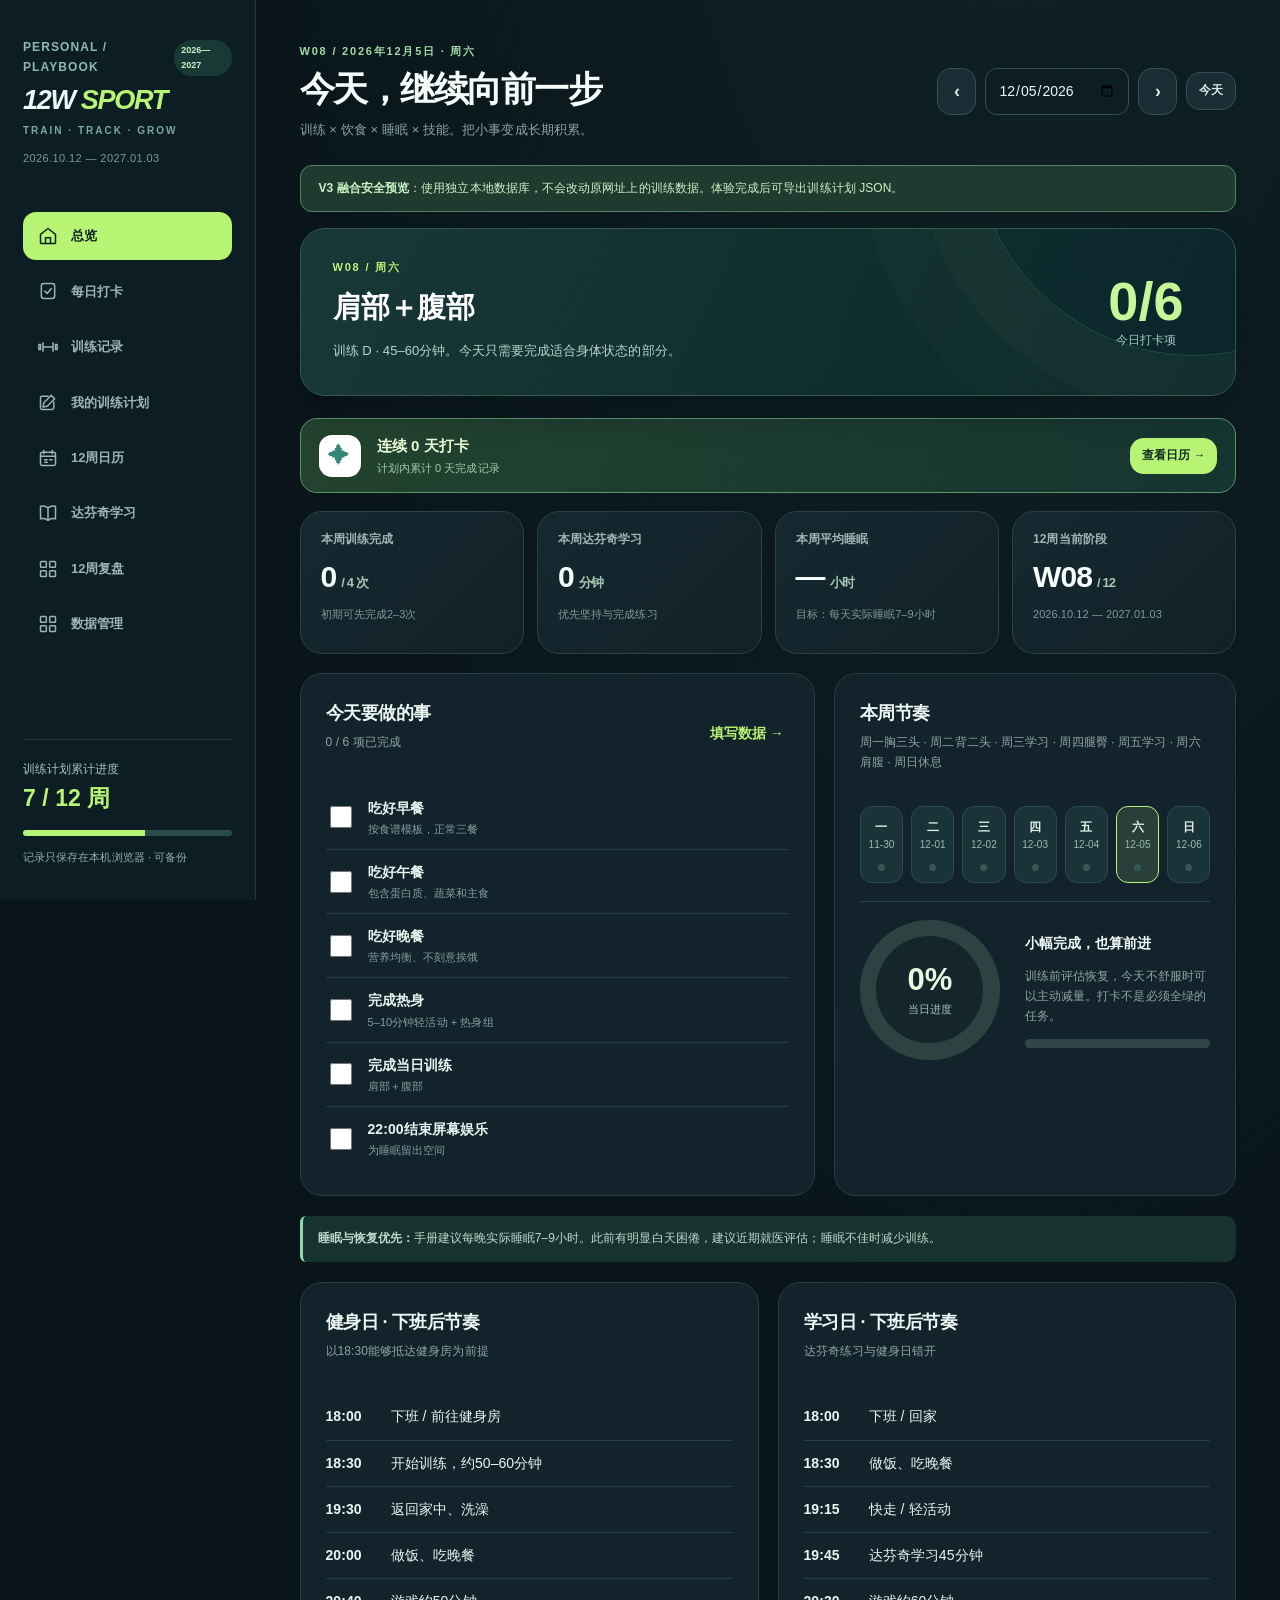
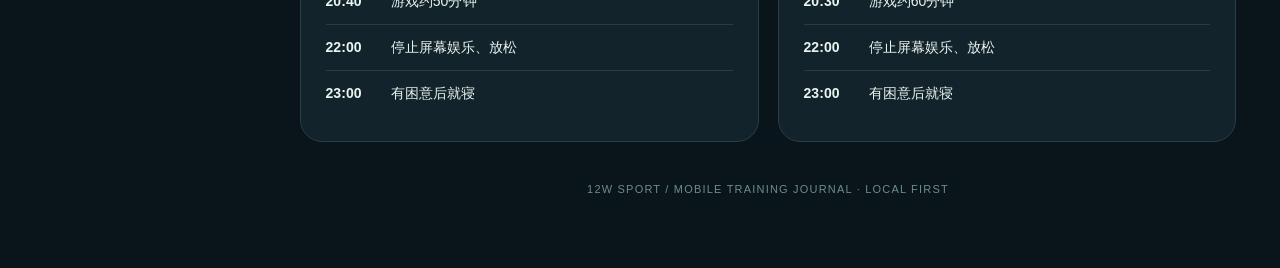
==== commit d9e33a60: "Add files via upload" ====
--- a/index.html
+++ b/index.html
@@ -30,6 +30,7 @@
 </style>
 <link rel="stylesheet" href="./styles.css">
 <link rel="stylesheet" href="./sport.css">
+<link rel="stylesheet" href="./v3-addon.css">
 </head>
 <body>
 <svg class="icon-sprite" xmlns="http://www.w3.org/2000/svg" aria-hidden="true"><defs>
@@ -56,6 +57,7 @@
     <button class="nav-btn active" data-view="overview"><span class="nav-icon"><svg class="ui-icon"><use href="#ico-home"/></svg></span> 总览</button>
     <button class="nav-btn" data-view="daily"><span class="nav-icon"><svg class="ui-icon"><use href="#ico-check"/></svg></span> 每日打卡</button>
     <button class="nav-btn" data-view="training"><span class="nav-icon"><svg class="ui-icon"><use href="#ico-gym"/></svg></span> 训练记录</button>
+    <button class="nav-btn" data-view="plans"><span class="nav-icon"><svg class="ui-icon"><use href="#ico-edit"/></svg></span> 我的训练计划</button>
     <button class="nav-btn" data-view="calendar"><span class="nav-icon"><svg class="ui-icon"><use href="#ico-calendar"/></svg></span> 12周日历</button>
     <button class="nav-btn" data-view="learning"><span class="nav-icon"><svg class="ui-icon"><use href="#ico-book"/></svg></span> 达芬奇学习</button>
     <button class="nav-btn" data-view="weekly"><span class="nav-icon"><svg class="ui-icon"><use href="#ico-grid"/></svg></span> 12周复盘</button>
@@ -65,7 +67,7 @@
 </aside>
 <main class="main">
   <header class="topline"><div><div class="eyebrow" id="eyebrow">PERSONAL DASHBOARD</div><h1 id="page-title">今天，继续向前一步</h1><p class="subhead" id="page-desc">不追求完美，保持稳定，保护睡眠。</p></div><div class="top-right no-print"><button class="arrow" id="prev-day" title="前一天">‹</button><input class="date-field" id="pick-day" type="date" aria-label="选择记录日期"><button class="arrow" id="next-day" title="后一天">›</button><button class="btn btn-sm" id="today-btn">今天</button></div></header>
-  <div id="content"></div><p class="footer">12W SPORT / MOBILE TRAINING JOURNAL · LOCAL FIRST</p>
+  <div class="v3-preview-note"><strong>V3 融合安全预览</strong>：使用独立本地数据库，不会改动原网址上的训练数据。体验完成后可导出训练计划 JSON。</div><div id="content"></div><p class="footer">12W SPORT / MOBILE TRAINING JOURNAL · LOCAL FIRST</p>
 </main></div>
 <nav class="bottom-nav" aria-label="手机底部导航">
 <button class="dock-btn active" data-view="overview"><span class="nav-icon"><svg class="ui-icon"><use href="#ico-home"/></svg></span><span>首页</span></button>
@@ -82,21 +84,22 @@
   <p class="video-dialog-hint">封面必须是你已确认有权使用的图片地址；不填写时显示本地设计的动作封面。部分 B 站图片可能阻止站外加载。</p>
   <div class="video-dialog-actions"><button class="btn btn-ghost" type="button" id="video-remove">清除绑定</button><button class="btn btn-primary" type="button" id="video-save">保存视频</button></div>
 </dialog>
+<script src="./v3-addon.js"></script>
 <script>
 (() => {'use strict';
-const STORE='rebuild12w-local-v1', START='2026-10-12', END='2027-01-03';
+const STORE='rebuild12w-v3merge-preview-local-v1', START='2026-10-12', END='2027-01-03';
 const DAYS=['周日','周一','周二','周三','周四','周五','周六'];
 const SCHEDULE={0:{title:'休息 · 备餐',type:'rest',hint:'每周复盘、采购和提前备料'},1:{title:'胸部＋肱三头肌',type:'A',hint:'训练 A · 50–60分钟'},2:{title:'背部＋肱二头肌',type:'B',hint:'训练 B · 50–60分钟'},3:{title:'恢复＋达芬奇',type:'study',hint:'轻活动 · 学习30–45分钟'},4:{title:'腿部＋臀部',type:'C',hint:'训练 C · 55–65分钟'},5:{title:'恢复＋达芬奇',type:'study',hint:'轻活动 · 学习30–45分钟'},6:{title:'肩部＋腹部',type:'D',hint:'训练 D · 45–60分钟'}};
 const EX={A:{name:'胸＋三头',time:'50–60分钟',tip:'胸部主动发力；缓慢控制重量下降，不靠弹震借力。',items:[['flat','平板哑铃卧推',3,'8–12'],['incline','上斜哑铃卧推',3,'8–12'],['fly','绳索夹胸',2,'12–15'],['push','绳索下压',3,'10–15'],['over','绳索过顶臂屈伸',2,'10–15']]},B:{name:'背＋二头',time:'50–60分钟',tip:'避免用躯干猛甩重量；先稳定身体，再进行拉的动作。',items:[['pulldown','高位下拉',3,'8–12'],['row','胸托划船',3,'8–12'],['cable','单臂绳索划船',2,'10–12'],['rear','反向蝴蝶机飞鸟',2,'12–15'],['curl','哑铃弯举',3,'10–12'],['hammer','锤式弯举',2,'10–15']]},C:{name:'腿＋臀',time:'55–65分钟',tip:'深蹲与髋铰链保持脊柱稳定；必要时减少分腿蹲或臀推组数。',items:[['squat','史密斯深蹲 / 腿举',3,'8–12'],['rdl','罗马尼亚硬拉',3,'8–10'],['split','保加利亚分腿蹲',2,'每侧8–10'],['legcurl','坐姿腿弯举',3,'10–15'],['hip','臀推',2,'10–12'],['calf','站姿提踵',3,'12–15']]},D:{name:'肩＋腹',time:'45–60分钟',tip:'侧平举避免大幅借力；核心训练以稳定控制为主。',items:[['press','坐姿哑铃肩推',3,'8–12'],['lateral','哑铃侧平举',3,'12–15'],['latcable','绳索侧平举',2,'12–15'],['rear2','反向蝴蝶机飞鸟',2,'12–15'],['abs','绳索卷腹',3,'12–15'],['plank','平板支撑',2,'30–45秒']]}};
 const LEARN=[['界面 / 导入 / 媒体整理','完成15秒剪辑'],['剪切 / 修剪 / 时间线','完成30秒镜头组合'],['剪辑节奏 / 动作衔接','制作30–60秒剧情片段'],['Fairlight对白与音效','完成带声音的片段'],['曝光 / 色温 / 对比度','制作基础调色前后对比'],['节点与镜头色彩匹配','统一一组镜头风格'],['人声清理 / 声音平衡','完成对话音效设计'],['Fusion遮罩 / 跟踪','完成一个简单合成镜头'],['多镜头场景剪辑','制作1分钟连贯场景'],['帧率 / 编码 / 横竖版导出','输出16:9与9:16双版本'],['综合项目初剪与调色','完成60–90秒短片初版'],['精修 / 审片 / 成片交付','交付成片与工作流文档']];
 const TODAY=ymd(new Date()); let selected=TODAY, view='overview', learningWeek=1;let data=load(); let toastTimer;
 let db=null, persistQueue=Promise.resolve(), saveRequested=false, storageInitialized=false;
-const DB_NAME='rebuild12w-pwa-db', DB_STORE='records';
+const DB_NAME='rebuild12w-v3merge-preview-db', DB_STORE='records';
 function openDatabase(){return new Promise((resolve,reject)=>{if(!('indexedDB' in window)){resolve(null);return}const req=indexedDB.open(DB_NAME,1);req.onupgradeneeded=()=>{const d=req.result;if(!d.objectStoreNames.contains(DB_STORE))d.createObjectStore(DB_STORE)};req.onsuccess=()=>resolve(req.result);req.onerror=()=>reject(req.error)});}
 function readIndexedDB(){return new Promise((resolve,reject)=>{const req=db.transaction(DB_STORE,'readonly').objectStore(DB_STORE).get('main');req.onsuccess=()=>resolve(req.result);req.onerror=()=>reject(req.error)});}
 function writeIndexedDB(obj){return new Promise((resolve,reject)=>{const tx=db.transaction(DB_STORE,'readwrite');tx.objectStore(DB_STORE).put(obj,'main');tx.oncomplete=()=>resolve();tx.onerror=()=>reject(tx.error);tx.onabort=()=>reject(tx.error)});}
-function dataCount(obj){if(!obj)return 0;return ['days','workouts','review','learn','videos'].reduce((v,k)=>v+Object.keys(obj[k]||{}).length,0)}
-function normalized(obj){return {version:1,days:obj.days||{},workouts:obj.workouts||{},review:obj.review||{},learn:obj.learn||{},videos:obj.videos||{},__savedAt:obj.__savedAt||0}}
+function dataCount(obj){if(!obj)return 0;return ['days','workouts','review','learn','videos'].reduce((v,k)=>v+Object.keys(obj[k]||{}).length,0)+Object.keys(obj.sportV3?.plans||{}).length+Object.keys(obj.sportV3?.sessionsByDate||{}).length}
+function normalized(obj){return {version:1,days:obj.days||{},workouts:obj.workouts||{},review:obj.review||{},learn:obj.learn||{},videos:obj.videos||{},sportV3:obj.sportV3||null,__savedAt:obj.__savedAt||0}}
 async function initStorage(){
  try{
   db=await openDatabase();
@@ -111,7 +114,7 @@
    try{localStorage.setItem(STORE,JSON.stringify(winner))}catch(e){}
   }
  }catch(e){db=null;console.warn('IndexedDB unavailable, localStorage fallback',e)}
- storageInitialized=true;render();
+ storageInitialized=true;v3.ensure();render();
 }
 function hasDayEntry(s){const d=day(s);return Object.entries(d).some(([k,v])=>!['note','nextAction'].includes(k)&&v!==''&&v!==false&&v!=null)||Boolean(d.note)||Boolean(d.nextAction)||Boolean(workout(s).completed)||Boolean(workout(s).exercises&&Object.keys(workout(s).exercises).length);}
 function dayFinished(s){return day(s).dailyMarked===true}
@@ -129,7 +132,7 @@
 function fmt(s){const d=parse(s);return `${d.getFullYear()}年${d.getMonth()+1}月${d.getDate()}日 · ${DAYS[d.getDay()]}`}
 function safe(v){return String(v??'').replace(/[&<>"']/g,c=>({'&':'&amp;','<':'&lt;','>':'&gt;','"':'&quot;',"'":'&#39;'}[c]))}
 function clamp(n,l,h){return Math.max(l,Math.min(h,n))}
-function load(){try{const v=JSON.parse(localStorage.getItem(STORE));if(v&&v.version===1&&typeof v.days==='object'&&typeof v.workouts==='object')return {...v,review:v.review||{},learn:v.learn||{},videos:v.videos||{}};}catch(e){}return {version:1,days:{},workouts:{},review:{},learn:{},videos:{}}}
+function load(){try{const v=JSON.parse(localStorage.getItem(STORE));if(v&&v.version===1&&typeof v.days==='object'&&typeof v.workouts==='object')return {...v,review:v.review||{},learn:v.learn||{},videos:v.videos||{},sportV3:v.sportV3||null};}catch(e){}return {version:1,days:{},workouts:{},review:{},learn:{},videos:{},sportV3:null}}
 let pendingDBSnapshot=null, dbSaveTimer=null, pendingDBToast=false;
 function scheduleDBSave(snapshot,showResult=false){pendingDBSnapshot=snapshot;pendingDBToast ||= showResult;clearTimeout(dbSaveTimer);dbSaveTimer=setTimeout(()=>{const latest=pendingDBSnapshot,notify=pendingDBToast;pendingDBSnapshot=null;pendingDBToast=false;persistQueue=persistQueue.catch(()=>{}).then(()=>writeIndexedDB(latest)).then(()=>{if(notify)toast('已保存到数据库')}).catch(e=>{console.warn('IndexedDB save failed',e);if(notify)toast('保存失败，请先备份记录')})},250)}
 function save(silent=false){data.__savedAt=Date.now();const snapshot=JSON.parse(JSON.stringify(data));let localOk=false;try{localStorage.setItem(STORE,JSON.stringify(snapshot));localOk=true}catch(e){}if(db)scheduleDBSave(snapshot,!localOk&&!silent);if(!localOk&&!db)toast('保存失败：请检查浏览器存储权限');else if(localOk&&!silent)toast('已保存')}
@@ -138,31 +141,31 @@
 function workout(s=selected){return data.workouts[s]||{}}
 function learn(w){return data.learn[w]||{}}
 function inRange(s){return s>=START&&s<=END}
-function todaySchedule(s=selected){return SCHEDULE[parse(s).getDay()]}
+function todaySchedule(s=selected){return v3.customSchedule(s,SCHEDULE[parse(s).getDay()])}
 function n(v){const a=Number(v);return v!==''&&v!=null&&Number.isFinite(a)?a:null}
 function average(xs){return xs.length?xs.reduce((a,b)=>a+b,0)/xs.length:null}
 function printVal(v,d=1){return v==null?'—':Number(v).toFixed(d)}
 function round(v,d=1){return Math.round(v*10**d)/10**d}
-function timesCompleted(w){return weekDays(w).filter(s=>workout(s).completed===true).length}
+function timesCompleted(w){return weekDays(w).filter(s=>workout(s).completed===true||v3.completed(s)).length}
 function studyMinutes(w){return weekDays(w).reduce((x,s)=>x+(n(day(s).studyMinutes)||0),0)}
 function weekVal(w,k){return average(weekDays(w).map(s=>n(day(s)[k])).filter(x=>x!==null))}
 function weekLastWaist(w){const a=weekDays(w).map(s=>n(day(s).waist)).filter(v=>v!==null);return a.length?a[a.length-1]:null}
-function dayTasks(s=selected){const sc=todaySchedule(s);const base=[['breakfast','吃好早餐','按食谱模板，正常三餐'],['lunch','吃好午餐','包含蛋白质、蔬菜和主食'],['dinner','吃好晚餐','营养均衡、不刻意挨饿'],['screenOff','22:00结束屏幕娱乐','为睡眠留出空间']];if('ABCD'.includes(sc.type))return [...base.slice(0,3),['warmup','完成热身','5–10分钟轻活动 + 热身组'],['training','完成当日训练',sc.title],...base.slice(3)];if(sc.type==='study')return [...base.slice(0,3),['walk','完成轻活动','快走或放松活动'],['fiveMin','完成5分钟启动','达芬奇学习先迈出第一步'],['study','完成当日学习','建议30–45分钟'],...base.slice(3)];return [...base.slice(0,3),['review','完成周复盘','观察一周趋势'],['prep','采购或准备食材','给下周留下余地'],...base.slice(3)];}
-function taskDone(s,key){if(key==='training')return workout(s).completed===true; if(key==='study')return !!day(s).study;return !!day(s)[key]}
+function dayTasks(s=selected){const sc=todaySchedule(s);const base=[['breakfast','吃好早餐','按食谱模板，正常三餐'],['lunch','吃好午餐','包含蛋白质、蔬菜和主食'],['dinner','吃好晚餐','营养均衡、不刻意挨饿'],['screenOff','22:00结束屏幕娱乐','为睡眠留出空间']];if('ABCD'.includes(sc.type)||sc.type==='custom')return [...base.slice(0,3),['warmup','完成热身','5–10分钟轻活动 + 热身组'],['training','完成当日训练',sc.title],...base.slice(3)];if(sc.type==='study')return [...base.slice(0,3),['walk','完成轻活动','快走或放松活动'],['fiveMin','完成5分钟启动','达芬奇学习先迈出第一步'],['study','完成当日学习','建议30–45分钟'],...base.slice(3)];return [...base.slice(0,3),['review','完成周复盘','观察一周趋势'],['prep','采购或准备食材','给下周留下余地'],...base.slice(3)];}
+function taskDone(s,key){if(key==='training')return workout(s).completed===true||v3.completed(s); if(key==='study')return !!day(s).study;return !!day(s)[key]}
 function weekDayCount(s){return dayTasks(s).filter(([k])=>taskDone(s,k)).length}
-function setTask(s,key,val){if(key==='training'){data.workouts[s]={...workout(s),type:workout(s).type||todaySchedule(s).type,completed:val};}else{data.days[s]={...day(s),[key]:val};}save();render()}
+function setTask(s,key,val){if(key==='training'){if(todaySchedule(s).type==='custom'){if(!v3.sessionFor(s)){toast('请在训练页先选择动作并开始训练');return}data.sportV3.sessionsByDate[s].completed=val;}else{data.workouts[s]={...workout(s),type:workout(s).type||todaySchedule(s).type,completed:val};}}else{data.days[s]={...day(s),[key]:val};}save();render()}
 function setDay(s,key,val){data.days[s]={...day(s),[key]:val};save(true)}
 function caption(t){return `<span class="pill">${safe(t)}</span>`}
 function panel(title,sub,body,extra=''){return `<section class="panel"><div class="panel-inner"><div class="panel-heading"><div><h2 class="card-title">${title}</h2>${sub?`<p class="card-sub">${sub}</p>`:''}</div>${extra}</div>${body}</div></section>`}
 function progress(p){return `<div class="progress-track"><div style="width:${clamp(p,0,100)}%"></div></div>`}
-function renderHead(){document.getElementById('pick-day').value=selected;const titles={overview:'今天，继续向前一步',daily:'每日打卡',training:'力量训练日志',calendar:'12周成长日历',learning:'DaVinci 学习路径',weekly:'12周数据与复盘',data:'本地数据管理',more:'个人成长中心'};const desc={overview:'训练 × 饮食 × 睡眠 × 技能。把小事变成长期积累。',daily:'记录真实状态，不用单日好坏评价自己。',training:'记录每组重量、次数和余力，持续渐进。',learning:'每周一个明确技能与交付物。',weekly:'看周均体重、腰围、力量和睡眠趋势。',data:'数据只保存在当前设备，可随时导出备份。',calendar:'点选任何一天，查看或修改当日记录。',more:'学习计划、成长复盘、数据安全与应用安装。'};document.getElementById('page-title').textContent=titles[view];document.getElementById('page-desc').textContent=desc[view];document.getElementById('eyebrow').textContent=(getWeek(selected)?weekNumLabel(getWeek(selected))+' / ':'')+fmt(selected);document.querySelectorAll('.nav-btn,.dock-btn').forEach(el=>{const active=el.dataset.view===view||(el.dataset.view==='more'&&['more','learning','weekly','data'].includes(view));el.classList.toggle('active',active);el.setAttribute('aria-current',active?'page':'false')});const elapsed=clamp(Math.floor(daysBetween(TODAY,START)/7),0,12);document.getElementById('side-progress').textContent=`${elapsed} / 12 周`;document.getElementById('side-bar').style.width=(elapsed/12*100)+'%';}
-function render(){renderHead();const content=document.getElementById('content');const h={overview:renderOverview,daily:renderDaily,training:renderTraining,calendar:renderCalendar,learning:renderLearning,weekly:renderWeekly,data:renderData,more:renderMore};content.innerHTML=h[view]();}
+function renderHead(){document.getElementById('pick-day').value=selected;const titles={overview:'今天，继续向前一步',daily:'每日打卡',training:'力量训练日志',calendar:'12周成长日历',plans:'我的训练计划',learning:'DaVinci 学习路径',weekly:'12周数据与复盘',data:'本地数据管理',more:'个人成长中心'};const desc={overview:'训练 × 饮食 × 睡眠 × 技能。把小事变成长期积累。',daily:'记录真实状态，不用单日好坏评价自己。',training:'记录每组重量、次数和余力，持续渐进。',learning:'每周一个明确技能与交付物。',weekly:'看周均体重、腰围、力量和睡眠趋势。',data:'数据只保存在当前设备，可随时导出备份。',calendar:'点选任何一天，查看或修改当日记录。',plans:'自定义2–6分化，保留全部原版训练视频卡片。',more:'学习计划、成长复盘、数据安全与应用安装。'};document.getElementById('page-title').textContent=titles[view];document.getElementById('page-desc').textContent=desc[view];document.getElementById('eyebrow').textContent=(getWeek(selected)?weekNumLabel(getWeek(selected))+' / ':'')+fmt(selected);document.querySelectorAll('.nav-btn,.dock-btn').forEach(el=>{const active=el.dataset.view===view||(el.dataset.view==='more'&&['more','learning','weekly','data','plans'].includes(view));el.classList.toggle('active',active);el.setAttribute('aria-current',active?'page':'false')});const elapsed=clamp(Math.floor(daysBetween(TODAY,START)/7),0,12);document.getElementById('side-progress').textContent=`${elapsed} / 12 周`;document.getElementById('side-bar').style.width=(elapsed/12*100)+'%';}
+function render(){renderHead();const content=document.getElementById('content');const h={overview:renderOverview,daily:renderDaily,training:()=>v3.isCustomActive()?v3.renderCustomTraining():v3.trainingBar()+renderTraining(),plans:()=>v3.renderPlans(),calendar:renderCalendar,learning:renderLearning,weekly:renderWeekly,data:renderData,more:renderMore};content.innerHTML=h[view]();}
 function renderOverview(){const w=getWeek(selected),showw=w||clamp(getWeek(TODAY),1,12),sc=todaySchedule();const done=weekDayCount(selected),total=dayTasks().length;const sleep=weekVal(showw,'sleep'),strength=timesCompleted(showw),mins=studyMinutes(showw);let hero=`<section class="hero"><div class="hero-inner"><div><div class="hero-tag">${weekNumLabel(w)} / ${safe(DAYS[parse(selected).getDay()])}</div><h2>${safe(sc.title)}</h2><p>${safe(sc.hint)}。${w===0?'当前日期不在12周计划范围内，但仍可以记录。':'今天只需要完成适合身体状态的部分。'}</p></div><div class="hero-num"><strong>${done}/${total}</strong><span>今日打卡项</span></div></div></section>`;
-const streakStat=streakInfo();const m=`<div class="metrics"><div class="panel metric"><div class="metric-label">本周训练完成</div><div class="metric-value">${strength}<span>/ 4 次</span></div><div class="metric-hint">初期可先完成2–3次</div></div><div class="panel metric"><div class="metric-label">本周达芬奇学习</div><div class="metric-value">${mins}<span>分钟</span></div><div class="metric-hint">优先坚持与完成练习</div></div><div class="panel metric"><div class="metric-label">本周平均睡眠</div><div class="metric-value">${printVal(sleep)}<span>小时</span></div><div class="metric-hint">目标：每天实际睡眠7–9小时</div></div><div class="panel metric"><div class="metric-label">12周当前阶段</div><div class="metric-value">${w?`W${String(w).padStart(2,'0')}`:'—'}<span>/ 12</span></div><div class="metric-hint">2026.10.12 — 2027.01.03</div></div></div>`;
+const streakStat=streakInfo();const m=`<div class="metrics"><div class="panel metric"><div class="metric-label">本周训练完成</div><div class="metric-value">${strength}<span>/ ${v3.weeklyTarget()} 次</span></div><div class="metric-hint">初期可先完成2–3次</div></div><div class="panel metric"><div class="metric-label">本周达芬奇学习</div><div class="metric-value">${mins}<span>分钟</span></div><div class="metric-hint">优先坚持与完成练习</div></div><div class="panel metric"><div class="metric-label">本周平均睡眠</div><div class="metric-value">${printVal(sleep)}<span>小时</span></div><div class="metric-hint">目标：每天实际睡眠7–9小时</div></div><div class="panel metric"><div class="metric-label">12周当前阶段</div><div class="metric-value">${w?`W${String(w).padStart(2,'0')}`:'—'}<span>/ 12</span></div><div class="metric-hint">2026.10.12 — 2027.01.03</div></div></div>`;
 const items=dayTasks().map(([k,title,hint])=>`<label class="list-row"><input class="check" type="checkbox" data-task="${k}" ${taskDone(selected,k)?'checked':''}><div class="grow"><div class="row-name">${safe(title)}</div><div class="row-hint">${safe(hint)}</div></div></label>`).join('');
 const quick=panel('今天要做的事',`${done} / ${total} 项已完成`,items,`<button class="inline-link" data-goto="daily">填写数据 →</button>`);
 const streak=weekDays(showw).map(s=>{const i=dayTasks(s).length,j=weekDayCount(s);return `<div class="weekday ${s===selected?'today':''}" title="${safe(s)}" data-go-date="${s}" style="cursor:pointer"><b>${DAYS[parse(s).getDay()].slice(1)}</b><small>${s.slice(5)}</small><span class="dot ${j>0?'on':''}"></span></div>`}).join('');
-const weekC=panel('本周节奏','周一胸三头 · 周二背二头 · 周三学习 · 周四腿臀 · 周五学习 · 周六肩腹 · 周日休息',`<div class="week-strip">${streak}</div><div class="divider"></div><div class="score-box"><div class="donut" style="--p:${done/total*100}%"><div><strong>${Math.round(done/total*100)}%</strong><small>当日进度</small></div></div><div class="score-details"><b>小幅完成，也算前进</b><p class="small-muted">训练前评估恢复，今天不舒服时可以主动减量。打卡不是必须全绿的任务。</p>${progress(done/total*100)}</div></div>`);
+const weekC=panel('本周节奏',v3.weeklyLabel(),`<div class="week-strip">${streak}</div><div class="divider"></div><div class="score-box"><div class="donut" style="--p:${done/total*100}%"><div><strong>${Math.round(done/total*100)}%</strong><small>当日进度</small></div></div><div class="score-details"><b>小幅完成，也算前进</b><p class="small-muted">训练前评估恢复，今天不舒服时可以主动减量。打卡不是必须全绿的任务。</p>${progress(done/total*100)}</div></div>`);
 let advice=`<div class="notice ${sleep!=null&&sleep<6.5?'warning':''}"><strong>睡眠与恢复优先：</strong>${sleep!=null&&sleep<6.5?'本周已记录的平均睡眠偏短；优先减少训练负荷，不建议练到力竭。':'手册建议每晚实际睡眠7–9小时。此前有明显白天困倦，建议近期就医评估；睡眠不佳时减少训练。'}</div>`;
 const timetable=`<div class="section-grid equal wide-space">${panel('健身日 · 下班后节奏','以18:30能够抵达健身房为前提',`<div class="list-row"><b style="width:52px">18:00</b><div class="grow">下班 / 前往健身房</div></div><div class="list-row"><b style="width:52px">18:30</b><div class="grow">开始训练，约50–60分钟</div></div><div class="list-row"><b style="width:52px">19:30</b><div class="grow">返回家中、洗澡</div></div><div class="list-row"><b style="width:52px">20:00</b><div class="grow">做饭、吃晚餐</div></div><div class="list-row"><b style="width:52px">20:40</b><div class="grow">游戏约50分钟</div></div><div class="list-row"><b style="width:52px">22:00</b><div class="grow">停止屏幕娱乐、放松</div></div><div class="list-row"><b style="width:52px">23:00</b><div class="grow">有困意后就寝</div></div>`) }${panel('学习日 · 下班后节奏','达芬奇练习与健身日错开',`<div class="list-row"><b style="width:52px">18:00</b><div class="grow">下班 / 回家</div></div><div class="list-row"><b style="width:52px">18:30</b><div class="grow">做饭、吃晚餐</div></div><div class="list-row"><b style="width:52px">19:15</b><div class="grow">快走 / 轻活动</div></div><div class="list-row"><b style="width:52px">19:45</b><div class="grow">达芬奇学习45分钟</div></div><div class="list-row"><b style="width:52px">20:30</b><div class="grow">游戏约60分钟</div></div><div class="list-row"><b style="width:52px">22:00</b><div class="grow">停止屏幕娱乐、放松</div></div><div class="list-row"><b style="width:52px">23:00</b><div class="grow">有困意后就寝</div></div>`)}</div>`;
 return hero+`<div class="streak-bar"><span class="streak-emoji">✦</span><div><b>连续 ${streakStat.streak} 天打卡</b><small>计划内累计 ${streakStat.completed} 天完成记录</small></div><button class="btn btn-sm streak-link" data-goto="calendar">查看日历 →</button></div>`+m+`<div class="section-grid">${quick}${weekC}</div><div class="wide-space">${advice}</div>`+timetable; }
@@ -196,13 +199,14 @@
  abs:{en:'CABLE CRUNCH',muscle:'腹直肌',kind:'腹部',tips:['骨盆与膝盖位置保持稳定','通过躯干卷曲完成动作','动作过程中自然呼气'],avoid:'避免只靠手臂往下拉'},
  plank:{en:'FOREARM PLANK',muscle:'腹部核心',kind:'核心',tips:['肘部处于肩部下方附近','头部到骨盆保持自然直线','维持平稳呼吸，质量优先'],avoid:'避免塌腰或屏气过久'}
 };
+const v3=window.SportV3Factory({getData:()=>data,save,rerender:()=>render(),getSelected:()=>selected,setView:(v)=>{view=v;render();window.scrollTo(0,0)},EX,EXTRAS,videoInfo,videoUrl,coverUrl,biliSearch,weekNumLabel,fmt,getWeek,parse,day,workout,safe,plannedSets});
 const VALID_VIDEO_HOSTS=new Set(['www.bilibili.com','bilibili.com','m.bilibili.com','b23.tv']);
 function videoUrl(raw){try{const u=new URL(String(raw||'').trim());const host=u.hostname.toLowerCase();if(u.protocol!=='https:'||!VALID_VIDEO_HOSTS.has(host))return null;if(host==='b23.tv')return /^\/[a-zA-Z0-9_-]{2,}\/?$/.test(u.pathname)?u.href:null;return /^\/video\/(?:BV[a-zA-Z0-9]+|av\d+)(?:\/|$)/i.test(u.pathname)?u.href:null;}catch(e){return null}}
 function coverUrl(raw){try{const u=new URL(String(raw||'').trim());const h=u.hostname.toLowerCase();return u.protocol==='https:'&&(h==='hdslb.com'||h.endsWith('.hdslb.com'))?u.href:null}catch(e){return null}}
 function biliSearch(id,name){return 'https://search.bilibili.com/all?keyword='+encodeURIComponent(name+' '+(EXTRAS[id]?.kind||'')+' 标准动作 教学')}
 function videoInfo(id,name){const saved=(data.videos||{})[id]||{};const verified=videoUrl(saved.url),photo=coverUrl(saved.cover);return {video:verified,cover:photo||'./covers/'+id+'.svg',search:biliSearch(id,name),linked:!!verified}}
 let videoDialogExercise='';
-function openVideoDialog(id){const entry=Object.values(EX).flatMap(x=>x.items).find(x=>x[0]===id);if(!entry)return;videoDialogExercise=id;document.getElementById('video-dialog-title').textContent=entry[1]+' · 绑定B站视频';const saved=(data.videos||{})[id]||{};document.getElementById('video-url').value=saved.url||'';document.getElementById('video-cover').value=saved.cover||'';const dialog=document.getElementById('video-dialog');if(typeof dialog.showModal==='function')dialog.showModal();else dialog.setAttribute('open','');}
+function openVideoDialog(id){const entry=Object.values(EX).flatMap(x=>x.items).find(x=>x[0]===id)||v3.getVideoEntry(id);if(!entry)return;videoDialogExercise=id;document.getElementById('video-dialog-title').textContent=entry[1]+' · 绑定B站视频';const saved=(data.videos||{})[id]||{};document.getElementById('video-url').value=saved.url||'';document.getElementById('video-cover').value=saved.cover||'';const dialog=document.getElementById('video-dialog');if(typeof dialog.showModal==='function')dialog.showModal();else dialog.setAttribute('open','');}
 function renderTraining(){
  const w=getWeek(selected),sch=todaySchedule(),wo=workout(),isWorkoutDay=/^[ABCD]$/.test(sch.type);
  const type=/^[ABCD]$/.test(wo.type)?wo.type:(isWorkoutDay?sch.type:null);
@@ -235,9 +239,9 @@
 ${panel('12周成长记录总表','训练次数、周均体重、腰围、平均睡眠和学习完成情况全部从每日记录自动计算。',`<div class="table-wrap"><table><thead><tr><th>周数</th><th>训练完成</th><th>周均体重</th><th>腰围</th><th>平均睡眠</th><th>学习分钟</th><th>成果完成</th></tr></thead><tbody>${rows}</tbody></table></div><p class="small-muted">每周体重建议在相似早晨条件下记录约3次取平均，腰围每周记录1次。</p>`)}
 <div class="section-grid equal wide-space">${panel('周均体重变化','不追求短期掉秤速度；结合腰围与力量一起看。',plot(Array.from({length:12},(_,i)=>weekVal(i+1,'weight')),{suffix:'kg'}))}${panel('平均睡眠变化','目标7–9小时实际睡眠；明显嗜睡需专业评估。',plot(Array.from({length:12},(_,i)=>weekVal(i+1,'sleep')),{suffix:'h'}))}</div>
 <div class="wide-space">${panel('每四周复盘一次','填写内容自动保存在本地。',`<div class="section-grid equal" style="grid-template-columns:repeat(3,1fr)">${reviewPrompts.map(([w,p])=>`<div class="backup-card"><h3>W${String(w).padStart(2,'0')} · 阶段复盘</h3><p>${safe(p)}</p><div class="form-group"><textarea data-review="${w}" placeholder="记录进步、困难和下一阶段重点……">${safe(data.review[w]||'')}</textarea></div></div>`).join('')}</div>`)}</div>`;}
-function renderCalendar(){const overall=streakInfo();const weeks=Array.from({length:12},(_,i)=>{const w=i+1;const ds=weekDays(w);const complete=ds.filter(dayFinished).length;return `<section class="cal-week"><div class="cal-week-head"><div><b>W${String(w).padStart(2,'0')}</b><span>${ds[0].slice(5).replace('-','/')} — ${ds[6].slice(5).replace('-','/')}</span></div><small>${complete}/7 天完成</small></div><div class="cal-days">${ds.map((s,i)=>{const done=dayFinished(s),partial=hasDayEntry(s);const sc=todaySchedule(s);return `<button class="cal-day ${done?'is-complete':partial?'is-partial':''} ${s===TODAY?'is-today':''} ${s===selected?'is-selected':''}" data-go-date="${s}" aria-label="${safe(s)} ${done?'已完成':partial?'有记录':'未记录'}"><span class="cal-day-name">${['一','二','三','四','五','六','日'][i]}</span><strong>${parse(s).getDate()}</strong><i>${done?'✓':partial?'·':''}</i></button>`}).join('')}</div></section>`}).join('');return `<section class="hero"><div class="hero-inner"><div><div class="hero-tag">12 WEEK CALENDAR / 84 DAYS</div><h2>每一格，都是你走过的一天</h2><p>点任意日期编辑历史记录；绿色代表已点击「完成今日打卡」，淡色代表有记录但尚未确认完成。</p></div><div class="hero-num"><strong>${overall.completed}</strong><span>/ 84 天</span></div></div></section><div class="cal-key"><span><i class="key-done"></i>完成打卡</span><span><i class="key-partial"></i>有记录</span><span><i class="key-blank"></i>未记录</span></div><div class="cal-grid">${weeks}</div><div class="notice wide-space">连续打卡 ${overall.streak} 天。允许休息日打卡：只需记录当天饮食、睡眠或复盘，再点「完成今日打卡」。</div>`;}
-function renderMore(){return `<div class="hero"><div class="hero-inner"><div><div class="hero-tag">MY GROWTH / PERSONAL HUB</div><h2>让成长有迹可循</h2><p>你的训练、恢复、剪辑能力和每周记录，都可以在这里整理。</p></div></div></div><div class="more-grid"><button class="more-tile" data-goto="learning"><span class="more-symbol">◈</span><b>达芬奇学习</b><small>12周课程 · 每周作品 · 学习时长</small><span class="more-arrow">↗</span></button><button class="more-tile" data-goto="weekly"><span class="more-symbol">▤</span><b>成长复盘</b><small>体重与睡眠趋势 · W04/08/12 复盘</small><span class="more-arrow">↗</span></button><button class="more-tile" data-goto="data"><span class="more-symbol">⇩</span><b>数据与备份</b><small>导出、恢复、迁移和设备数据保护</small><span class="more-arrow">↗</span></button><button class="more-tile" data-goto="calendar"><span class="more-symbol">▦</span><b>12周日历</b><small>84天总览 · 修改任何历史记录</small><span class="more-arrow">↗</span></button></div><div class="install-card"><b>📱 添加到手机桌面</b><p>首次访问需要 HTTPS。iPhone 在 Safari 中点击分享 → 添加到主屏幕；Android 在 Chrome 菜单中选择安装应用。安装后会缓存网页和动作示意封面，可离线打卡；B站外链仍需联网。</p><button class="btn btn-primary" id="install-app" hidden>安装到桌面</button><p class="small-muted">数据不会自动同步手机和电脑。请定期通过「数据与备份」导出 JSON 文件。</p></div>`;}
-function renderData(){const days=Object.keys(data.days).length,train=Object.values(data.workouts).filter(w=>w.completed).length;let stored='—';try{stored=(new Blob([JSON.stringify(data)]).size/1024).toFixed(1)+' KB'}catch(e){}return `<section class="hero"><div class="hero-inner"><div><div class="hero-tag">PRIVACY / LOCAL FIRST</div><h2>你的记录，你自己保管</h2><p>安装后可离线使用。记录保存在当前设备的本地数据库中，并在可用时保存浏览器本地副本。</p></div><div class="hero-num"><strong>${days}</strong><span>天已填写记录</span></div></div></section>
+function renderCalendar(){const overall=streakInfo();const weeks=Array.from({length:12},(_,i)=>{const w=i+1;const ds=weekDays(w);const complete=ds.filter(dayFinished).length;return `<section class="cal-week"><div class="cal-week-head"><div><b>W${String(w).padStart(2,'0')}</b><span>${ds[0].slice(5).replace('-','/')} — ${ds[6].slice(5).replace('-','/')}</span></div><small>${complete}/7 天完成</small></div><div class="cal-days">${ds.map((s,i)=>{const done=dayFinished(s),partial=hasDayEntry(s)||!!v3.sessionFor(s);const sc=todaySchedule(s);return `<button class="cal-day ${done?'is-complete':partial?'is-partial':''} ${s===TODAY?'is-today':''} ${s===selected?'is-selected':''}" data-go-date="${s}" aria-label="${safe(s)} ${done?'已完成':partial?'有记录':'未记录'}"><span class="cal-day-name">${['一','二','三','四','五','六','日'][i]}</span><strong>${parse(s).getDate()}</strong><i>${done?'✓':partial?'·':''}</i></button>`}).join('')}</div></section>`}).join('');return `<section class="hero"><div class="hero-inner"><div><div class="hero-tag">12 WEEK CALENDAR / 84 DAYS</div><h2>每一格，都是你走过的一天</h2><p>点任意日期编辑历史记录；绿色代表已点击「完成今日打卡」，淡色代表有记录但尚未确认完成。</p></div><div class="hero-num"><strong>${overall.completed}</strong><span>/ 84 天</span></div></div></section><div class="cal-key"><span><i class="key-done"></i>完成打卡</span><span><i class="key-partial"></i>有记录</span><span><i class="key-blank"></i>未记录</span></div><div class="cal-grid">${weeks}</div><div class="notice wide-space">连续打卡 ${overall.streak} 天。允许休息日打卡：只需记录当天饮食、睡眠或复盘，再点「完成今日打卡」。</div>`;}
+function renderMore(){return `<div class="hero"><div class="hero-inner"><div><div class="hero-tag">MY GROWTH / PERSONAL HUB</div><h2>让成长有迹可循</h2><p>你的训练、恢复、剪辑能力和每周记录，都可以在这里整理。</p></div></div></div><div class="more-grid"><button class="more-tile" data-goto="plans"><span class="more-symbol">⚙</span><b>我的训练计划</b><small>2–6分化 · 动作编辑 · B站教学</small><span class="more-arrow">↗</span></button><button class="more-tile" data-goto="learning"><span class="more-symbol">◈</span><b>达芬奇学习</b><small>12周课程 · 每周作品 · 学习时长</small><span class="more-arrow">↗</span></button><button class="more-tile" data-goto="weekly"><span class="more-symbol">▤</span><b>成长复盘</b><small>体重与睡眠趋势 · W04/08/12 复盘</small><span class="more-arrow">↗</span></button><button class="more-tile" data-goto="data"><span class="more-symbol">⇩</span><b>数据与备份</b><small>导出、恢复、迁移和设备数据保护</small><span class="more-arrow">↗</span></button><button class="more-tile" data-goto="calendar"><span class="more-symbol">▦</span><b>12周日历</b><small>84天总览 · 修改任何历史记录</small><span class="more-arrow">↗</span></button></div><div class="install-card"><b>📱 添加到手机桌面</b><p>首次访问需要 HTTPS。iPhone 在 Safari 中点击分享 → 添加到主屏幕；Android 在 Chrome 菜单中选择安装应用。安装后会缓存网页和动作示意封面，可离线打卡；B站外链仍需联网。</p><button class="btn btn-primary" id="install-app" hidden>安装到桌面</button><p class="small-muted">数据不会自动同步手机和电脑。请定期通过「数据与备份」导出 JSON 文件。</p></div>`;}
+function renderData(){const days=Object.keys(data.days).length,train=new Set([...Object.entries(data.workouts).filter(([,w])=>w.completed).map(([s])=>s),...Object.entries(data.sportV3?.sessionsByDate||{}).filter(([,w])=>w.completed).map(([s])=>s)]).size;let stored='—';try{stored=(new Blob([JSON.stringify(data)]).size/1024).toFixed(1)+' KB'}catch(e){}return `<section class="hero"><div class="hero-inner"><div><div class="hero-tag">PRIVACY / LOCAL FIRST</div><h2>你的记录，你自己保管</h2><p>安装后可离线使用。记录保存在当前设备的本地数据库中，并在可用时保存浏览器本地副本。</p></div><div class="hero-num"><strong>${days}</strong><span>天已填写记录</span></div></div></section>
 <div class="metrics"><div class="panel metric"><div class="metric-label">已写每日记录</div><div class="metric-value">${days}<span>天</span></div></div><div class="panel metric"><div class="metric-label">已完成训练</div><div class="metric-value">${train}<span>次</span></div></div><div class="panel metric"><div class="metric-label">已完成学习周</div><div class="metric-value">${Object.values(data.learn).filter(x=>x.done).length}<span>周</span></div></div><div class="panel metric"><div class="metric-label">本地数据大小</div><div class="metric-value">${stored.split(' ')[0]}<span>KB</span></div></div></div>
 <div class="section-grid equal"><section class="panel panel-inner"><div class="panel-heading"><div><h2 class="card-title">导出备份</h2><p class="card-sub">每周导出一次 JSON 文件，换电脑或清除浏览器数据时可恢复。</p></div></div><div class="backup-actions"><button class="btn btn-primary" id="export-json">↓ 下载 JSON 备份</button><button class="btn" id="export-csv">↓ 导出每日 CSV</button></div><p class="small-muted">JSON 可完整恢复；CSV 适合 Excel 分析，包含每日数值与打卡状况。</p></section><section class="panel panel-inner"><div class="panel-heading"><div><h2 class="card-title">导入恢复</h2><p class="card-sub">从之前导出的本网站 JSON 文件恢复全部记录。</p></div></div><div class="backup-actions"><button class="btn" id="import-json">↑ 选择 JSON 文件</button></div><p class="small-muted">导入会替换当前本地记录，操作前建议先导出备份。</p></section></div>
 <div class="wide-space">${panel('使用说明与数据安全','首次需通过 HTTPS 加载/安装；缓存成功后可离线打卡。B站教学链接需要联网。',`<div class="hintline">本地存储与网站来源、浏览器绑定。切换域名、浏览器、设备，或清理网站数据，均可能使记录无法访问。迁移时请导出并导入 JSON 备份。</div><div class="divider"></div><div class="hintline">不提供跨设备同步、账号登录、云备份或自动提醒；打卡数据不会主动上传到服务器。首次安装或更新静态文件需联网。</div><div class="divider"></div><div class="hintline">以原始12周手册为内容依据，日期固定2026年10月12日至2027年1月3日。睡眠安全提醒和训练阶段安排沿用手册。</div><div class="divider"></div><button class="btn btn-danger" id="clear-data">清空全部本地记录</button>`)}</div>`;}
@@ -245,15 +249,15 @@
 function setSet(id,j,field,val){const wo={...workout()},type='ABCD'.includes(wo.type)?wo.type:('ABCD'.includes(todaySchedule().type)?todaySchedule().type:'A');wo.type=type;wo.exercises={...(wo.exercises||{})};const ex={...(wo.exercises[id]||{})};const sets=[...(ex.sets||[])];sets[j]={...(sets[j]||{}),[field]:val};ex.sets=sets;wo.exercises[id]=ex;data.workouts[selected]=wo;save(true)}
 function setRir(id,val){const wo={...workout()};wo.type=wo.type||todaySchedule().type;wo.exercises={...(wo.exercises||{})};wo.exercises[id]={...(wo.exercises[id]||{}),rir:val};data.workouts[selected]=wo;save(true)}
 function download(name,text,mime){const blob=new Blob([text],{type:mime});const url=URL.createObjectURL(blob);const a=document.createElement('a');a.href=url;a.download=name;a.style.display='none';document.body.appendChild(a);a.click();a.remove();setTimeout(()=>URL.revokeObjectURL(url),2500)}
-function exportCSV(){const headers=['日期','周数','当天安排','体重kg','腰围cm','睡眠h','蛋白质g','精神1-5','学习分钟','学习完成','训练类型','训练完成','训练时长分钟','备注'];const dates=[...new Set([...Object.keys(data.days),...Object.keys(data.workouts)])].sort();const quote=x=>'"'+String(x??'').replace(/"/g,'""')+'"';const lines=dates.map(s=>{const d=day(s),wo=workout(s);return [s,getWeek(s)||'',todaySchedule(s).title,d.weight,d.waist,d.sleep,d.protein,d.energy,d.studyMinutes,d.study?'是':'否',wo.type||'',wo.completed?'是':'否',wo.duration||'',d.note||''].map(quote).join(',')});download('12周打卡_每日记录_'+TODAY+'.csv','\ufeff'+headers.map(quote).join(',')+'\r\n'+lines.join('\r\n'),'text/csv;charset=utf-8')}
+function exportCSV(){const headers=['日期','周数','当天安排','体重kg','腰围cm','睡眠h','蛋白质g','精神1-5','学习分钟','学习完成','训练类型','训练完成','训练时长分钟','备注'];const dates=[...new Set([...Object.keys(data.days),...Object.keys(data.workouts),...Object.keys(data.sportV3?.sessionsByDate||{})])].sort();const quote=x=>'"'+String(x??'').replace(/"/g,'""')+'"';const lines=dates.map(s=>{const d=day(s),wo=workout(s);return [s,getWeek(s)||'',todaySchedule(s).title,d.weight,d.waist,d.sleep,d.protein,d.energy,d.studyMinutes,d.study?'是':'否',wo.type||data.sportV3?.sessionsByDate?.[s]?.dayName||'',(wo.completed||v3.completed(s))?'是':'否',wo.duration||data.sportV3?.sessionsByDate?.[s]?.duration||'',d.note||''].map(quote).join(',')});download('12周打卡_每日记录_'+TODAY+'.csv','\ufeff'+headers.map(quote).join(',')+'\r\n'+lines.join('\r\n'),'text/csv;charset=utf-8')}
 function handleAction(e){const nav=e.target.closest('[data-view]');if(nav){view=nav.dataset.view;if(view==='learning')learningWeek=getWeek(selected)||1;render();window.scrollTo(0,0);return}const go=e.target.closest('[data-goto]');if(go){view=go.dataset.goto;if(view==='learning')learningWeek=getWeek(selected)||1;render();window.scrollTo(0,0);return}const dt=e.target.closest('[data-go-date]');if(dt){selected=dt.dataset.goDate;view='daily';render();window.scrollTo(0,0);return}const cfg=e.target.closest('[data-video-config]');if(cfg){openVideoDialog(cfg.dataset.videoConfig);return}
 const pick=e.target.closest('[data-pick-workout]');if(pick){const t=pick.dataset.pickWorkout;const old=workout();data.workouts[selected]={...old,type:t,completed:old.type===t?old.completed:false};save();render();return}
 if(e.target.closest('[data-reset-training]')){const old=workout();data.workouts[selected]={...old,type:null,completed:false};save();render();return}
-const wk=e.target.closest('[data-learn-week]');if(wk){learningWeek=Number(wk.dataset.learnWeek);render();return}if(e.target.matches('[data-mark-day]')){setCompletedDay(e.target.dataset.markDay,!dayFinished(e.target.dataset.markDay));return}if(e.target.id==='complete-workout'){setTask(selected,'training',!workout().completed);return}if(e.target.id==='export-json'){download('12周成长打卡_完整备份_'+TODAY+'.json',JSON.stringify({...data,exportedAt:new Date().toISOString()},null,2),'application/json');toast('备份已下载');return}if(e.target.id==='export-csv'){exportCSV();toast('CSV 已下载');return}if(e.target.id==='import-json'){document.getElementById('import-file').click();return}if(e.target.id==='clear-data'){if(window.confirm('确定清空全部本地打卡、训练、学习和复盘数据吗？此操作不可撤销，建议先导出备份。')){localStorage.removeItem(STORE);data={version:1,days:{},workouts:{},review:{},learn:{},videos:{}};save();render();toast('记录已清空')}return}}
+const wk=e.target.closest('[data-learn-week]');if(wk){learningWeek=Number(wk.dataset.learnWeek);render();return}if(e.target.matches('[data-mark-day]')){setCompletedDay(e.target.dataset.markDay,!dayFinished(e.target.dataset.markDay));return}if(e.target.id==='complete-workout'){setTask(selected,'training',!workout().completed);return}if(e.target.id==='export-json'){download('12周成长打卡_完整备份_'+TODAY+'.json',JSON.stringify({...data,exportedAt:new Date().toISOString()},null,2),'application/json');toast('备份已下载');return}if(e.target.id==='export-csv'){exportCSV();toast('CSV 已下载');return}if(e.target.id==='import-json'){document.getElementById('import-file').click();return}if(e.target.id==='clear-data'){if(window.confirm('确定清空全部本地打卡、训练、学习和复盘数据吗？此操作不可撤销，建议先导出备份。')){localStorage.removeItem(STORE);data={version:1,days:{},workouts:{},review:{},learn:{},videos:{},sportV3:null};v3.ensure();save();render();toast('记录已清空')}return}}
 function handleChange(e){let t=e.target;if(t.matches('[data-task]')){setTask(selected,t.dataset.task,t.checked);return}if(t.matches('[data-day-field]')){setDay(selected,t.dataset.dayField,t.value);return}if(t.matches('[data-workout-field]')){setWorkoutField(t.dataset.workoutField,t.value);return}if(t.matches('[data-set-done]')){const [id,j]=t.dataset.setDone.split(':');setSet(id,Number(j),'done',t.checked);t.closest('.set')?.classList.toggle('completed',t.checked);return}if(t.matches('[data-set]')){const [id,j,field]=t.dataset.set.split(':');setSet(id,Number(j),field,t.value);return}if(t.matches('[data-rir]')){setRir(t.dataset.rir,t.value);return}if(t.matches('[data-learn-done]')){let w=+t.dataset.learnDone;data.learn[w]={...learn(w),done:t.checked};save();render();return}if(t.matches('[data-learn-note]')){let w=+t.dataset.learnNote;data.learn[w]={...learn(w),note:t.value};save(true);return}if(t.matches('[data-review]')){data.review[t.dataset.review]=t.value;save(true);return}if(t.id==='training-type'){const prev=workout();data.workouts[selected]=t.value?{...prev,type:t.value,completed:prev.type===t.value?prev.completed:false}:{...prev,type:null,completed:false};save();render();return}}
 document.addEventListener('click',handleAction);document.getElementById('content').addEventListener('change',handleChange);
 document.getElementById('content').addEventListener('input',e=>{if(e.target.matches('[data-day-field],[data-workout-field],[data-set],[data-rir],[data-learn-note],[data-review]'))handleChange(e)});document.getElementById('prev-day').onclick=()=>{selected=add(selected,-1);render()};document.getElementById('next-day').onclick=()=>{selected=add(selected,1);render()};document.getElementById('today-btn').onclick=()=>{selected=TODAY;render()};document.getElementById('pick-day').onchange=e=>{if(e.target.value){selected=e.target.value;render()}};
-document.getElementById('import-file').addEventListener('change',async e=>{const file=e.target.files?.[0];e.target.value='';if(!file)return;try{if(file.size>5000000)throw Error('文件过大');const imported=JSON.parse(await file.text());if(imported.version!==1||!imported.days||!imported.workouts||!imported.learn||!imported.review||Array.isArray(imported.days))throw Error('不是有效的本站备份');if(!confirm('导入备份会覆盖目前的全部记录，确定继续吗？'))return;data={version:1,days:imported.days,workouts:imported.workouts,review:imported.review,learn:imported.learn,videos:imported.videos||{}};save();render();toast('备份导入成功')}catch(err){alert('导入失败：'+err.message)}});
+document.getElementById('import-file').addEventListener('change',async e=>{const file=e.target.files?.[0];e.target.value='';if(!file)return;try{if(file.size>5000000)throw Error('文件过大');const imported=JSON.parse(await file.text());if(imported.version!==1||!imported.days||!imported.workouts||!imported.learn||!imported.review||Array.isArray(imported.days))throw Error('不是有效的本站备份');if(!confirm('导入备份会覆盖目前的全部记录，确定继续吗？'))return;data={version:1,days:imported.days,workouts:imported.workouts,review:imported.review,learn:imported.learn,videos:imported.videos||{},sportV3:imported.sportV3||null};v3.ensure();save();render();toast('备份导入成功')}catch(err){alert('导入失败：'+err.message)}});
 const videoDialog=document.getElementById('video-dialog');
 function closeVideoDialog(){if(typeof videoDialog.close==='function')videoDialog.close();else videoDialog.removeAttribute('open')}
 document.getElementById('video-close').onclick=closeVideoDialog;
@@ -261,7 +265,7 @@
 document.getElementById('video-save').onclick=()=>{const id=videoDialogExercise,url=document.getElementById('video-url').value.trim(),cover=document.getElementById('video-cover').value.trim();if(url&&!videoUrl(url)){toast('仅支持 HTTPS 的 B站视频地址或 b23.tv 短链');return}if(cover&&!coverUrl(cover)){toast('封面只支持 hdslb.com 的 HTTPS 图片');return}data.videos={...(data.videos||{}),[id]:{url,cover}};save();closeVideoDialog();render();toast('视频入口已保存')};
 document.getElementById('video-remove').onclick=()=>{if(!videoDialogExercise)return;data.videos={...(data.videos||{})};delete data.videos[videoDialogExercise];save();closeVideoDialog();render();toast('已清除视频绑定')};
 // Start on today, preserving the existing localStorage dataset and migrating to IndexedDB where supported.
-learningWeek=getWeek(TODAY)||1;render();initStorage();
+learningWeek=getWeek(TODAY)||1;v3.ensure();v3.bind();render();initStorage();
 if('serviceWorker' in navigator && (location.protocol==='https:' || location.hostname==='localhost' || location.hostname==='127.0.0.1')){
 window.addEventListener('load',()=>navigator.serviceWorker.register('./sw.js').catch(err=>console.warn('Offline worker unavailable',err)));
 }
--- a/v3-addon.css
+++ b/v3-addon.css
@@ -0,0 +1,18 @@
+/* V3 additions only. V2 sport.css remains the design system and all V2 Bilibili panels are reused. */
+.v3-switchbar{display:flex;justify-content:space-between;align-items:center;gap:18px;border:1px solid #426653;border-radius:20px;background:linear-gradient(110deg,#17332e,#1b3839 65%,#17262c);padding:19px 23px;margin:0 0 20px;box-shadow:0 16px 36px #0002}
+.v3-switch-name{display:grid;gap:3px;min-width:0}.v3-switch-name span,.v3-overline{font-size:10px;color:#b8f474;letter-spacing:1.6px;font-weight:800}.v3-switch-name strong{font-size:20px;color:#f4fff5;line-height:1.35}.v3-switch-name small{font-size:11px;color:#a9c4b9}.v3-switch-actions{display:flex;gap:9px;flex-wrap:wrap;justify-content:end}.v3-switch-actions .btn{white-space:nowrap}
+.v3-return-row{display:flex;gap:9px;flex-wrap:wrap;align-items:center;margin:4px 0 20px}.v3-plans-layout{display:grid;grid-template-columns:minmax(235px,.34fr) minmax(0,1fr);gap:17px;align-items:start}.v3-plans-layout>div{min-width:0;display:grid;gap:16px}.v3-panel{background:#10242b!important;border:1px solid #2b4846!important;color:#e4f6e9}.v3-panel .card-title{color:#f3faf4}.v3-panel .card-sub{color:#9bb9b1}.v3-panel .panel-heading{margin-bottom:16px}
+.v3-create-form{display:grid;gap:11px}.v3-create-form label,.v3-rename-row label,.v3-day-settings label,.v3-edit-fields label,.v3-custom-action label{display:grid;gap:5px;color:#b3ccbd;font-size:11px;font-weight:700}.v3-create-form input,.v3-create-form select,.v3-rename-row input,.v3-rename-row select,.v3-day-settings input,.v3-day-settings select,.v3-edit-fields input,.v3-custom-action input,.v3-custom-action select,.v3-catalog input{min-width:0;width:100%;border:1px solid #365650;color:#effaf3;background:#0c2025;border-radius:11px;padding:10px 11px;font-size:14px;outline:none}.v3-create-form input:focus,.v3-rename-row input:focus,.v3-day-settings input:focus,.v3-edit-fields input:focus{border-color:#a4de75}.v3-plan-list{display:grid;gap:8px;margin-top:15px}.v3-plan-choice{display:grid;text-align:left;gap:5px;min-width:0;color:#e4f7e8;background:#142d32;border:1px solid #355651;padding:12px 14px;border-radius:13px;cursor:pointer}.v3-plan-choice strong{overflow-wrap:anywhere;font-size:13px}.v3-plan-choice small{font-size:11px;color:#98b1a7}.v3-plan-choice.is-selected{border-color:#b8f474;background:#1c3936}.v3-plan-choice:hover{border-color:#6eab81}
+.v3-titlebar{display:flex;justify-content:space-between;align-items:start;gap:14px}.v3-titlebar h2{font-size:23px;line-height:1.35;color:#f4fff4;margin:5px 0 7px}.v3-titlebar p{font-size:11px;color:#9db7ad;margin:0}.v3-title-actions{display:flex;gap:7px;flex-wrap:wrap;justify-content:flex-end}.v3-title-actions .btn{font-size:11px;white-space:nowrap}.v3-rename-row{display:grid;grid-template-columns:minmax(0,1.5fr) minmax(100px,.5fr);gap:13px;margin:22px 0}.v3-day-tabs{display:flex;gap:8px;overflow-x:auto;padding:5px 0 13px}.v3-day-tab{flex:1;min-width:98px;display:grid;gap:4px;text-align:left;border:1px solid #385552;background:#152e32;color:#b8d6c2;border-radius:13px;font-size:11px;font-weight:800;padding:13px;cursor:pointer}.v3-day-tab small{color:#d7ead9;font-size:12px;font-weight:600}.v3-day-tab.on{background:#b8f474;border-color:#b8f474;color:#133027}.v3-day-tab.on small{color:#1d3328}.v3-day-settings{display:grid;grid-template-columns:1fr 1.1fr .8fr;gap:11px;margin:8px 0 20px}
+.v3-two-column{display:grid;grid-template-columns:1fr minmax(210px,.8fr);gap:17px}.v3-subtitle{color:#e9f7ea;font-size:16px;margin:0 0 14px}.v3-subtitle small{font-size:11px;color:#97baa7}.v3-editor-exercises{display:grid;gap:10px}.v3-edit-exercise{border:1px solid #33504d;background:#172d32;border-radius:13px;padding:13px}.v3-exercise-head{display:flex;justify-content:space-between;gap:10px;align-items:center}.v3-exercise-head>div:first-child{display:flex;align-items:center;flex-wrap:wrap;gap:7px}.v3-exercise-head strong{color:#f5fff5;font-size:13px}.v3-exercise-head small{color:#a1baad;font-size:10px}.v3-num{font-size:11px;color:#b8f474;font-weight:900}.v3-row-buttons{display:flex;gap:3px}.v3-icon-btn{width:29px;height:29px;background:#213e40;color:#d3ecd7;border:1px solid #40615b;border-radius:8px;cursor:pointer}.v3-icon-btn.danger{color:#f2a8a6}.v3-icon-btn:disabled{opacity:.3;cursor:default}.v3-edit-fields{display:grid;grid-template-columns:repeat(5,minmax(0,1fr));gap:8px;margin-top:13px}.v3-edit-fields input{padding:7px;text-align:center;font-size:13px}.v3-edit-fields label{font-size:10px}.v3-catalog{border:1px solid #36534d;border-radius:13px;background:#11262b;padding:13px}.v3-catalog-items{max-height:450px;overflow-y:auto;margin-top:11px;display:grid;gap:3px}.v3-catalog-item{display:flex;align-items:center;justify-content:space-between;gap:9px;border-bottom:1px solid #304845;padding:8px 2px}.v3-catalog-item:last-child{border-bottom:0}.v3-catalog-item>div{min-width:0}.v3-catalog-item strong{font-size:12px;display:block;color:#edf8ef}.v3-catalog-item small{font-size:10px;color:#9db5a9}.v3-add-btn{width:33px;height:33px;border:1px solid #63895f;color:#b8f474;background:#254539;border-radius:9px;cursor:pointer;font-size:21px;flex:none}.v3-add-btn:hover{background:#b8f474;color:#183027}.v3-custom-action{margin-top:16px;padding:15px;border:1px solid #37534c;border-radius:13px;display:grid;gap:10px}.v3-custom-action h4{color:#d9f2df;margin:0}.v3-import-label{display:inline-flex;align-items:center;cursor:pointer}.v3-workout-controls{display:flex;gap:10px;flex-wrap:wrap;margin-top:13px}
+@media(max-width:1080px){.v3-plans-layout{grid-template-columns:1fr}.v3-plans-layout>div:first-child{grid-template-columns:1fr 1fr;align-items:start}.v3-two-column{grid-template-columns:1fr 1fr}}
+@media(max-width:720px){.v3-switchbar{padding:15px 14px;gap:12px;flex-direction:column;align-items:stretch}.v3-switch-actions{justify-content:start}.v3-switch-name strong{font-size:18px}.v3-plans-layout>div:first-child{grid-template-columns:1fr}.v3-panel{padding:17px!important}.v3-titlebar{display:block}.v3-title-actions{justify-content:start;margin-top:13px}.v3-rename-row,.v3-day-settings{grid-template-columns:1fr 1fr}.v3-day-settings label:nth-child(2){grid-column:1/-1}.v3-two-column{grid-template-columns:1fr}.v3-edit-fields{grid-template-columns:repeat(3,minmax(0,1fr))}.v3-day-tab{min-width:114px}.v3-create-form{grid-template-columns:1fr 1fr}.v3-create-form label:first-child{grid-column:1/-1}.v3-create-form>button{grid-column:1/-1}.v3-catalog-items{max-height:300px}.v3-return-row .btn{font-size:11px}}
+@media(max-width:365px){.v3-day-settings{grid-template-columns:1fr}.v3-day-settings label:nth-child(2){grid-column:auto}.v3-edit-fields{grid-template-columns:repeat(2,minmax(0,1fr))}.v3-rename-row{grid-template-columns:1fr}.v3-return-row{gap:6px}.v3-plan-choice{padding:10px}}
+/* Prevent the horizontally scrollable day-tab strip from expanding mobile grid intrinsic width. */
+.v3-plans-layout>div{grid-template-columns:minmax(0,1fr);min-width:0;max-width:100%}
+.v3-panel,.v3-two-column,.v3-two-column>div,.v3-day-settings,.v3-day-tabs{min-width:0;max-width:100%}
+.v3-day-tabs{width:100%;overflow-x:auto;scrollbar-width:thin}
+
+.v3-catalog-ops{display:flex;gap:5px;align-items:center;flex:none}.v3-catalog-ops .v3-icon-btn{width:27px;height:27px}
+
+.v3-preview-note{margin-bottom:16px;padding:13px 18px;border-radius:12px;border:1px solid #518264;background:#213a30;color:#c9f4c5;font-size:12px;line-height:1.6}
